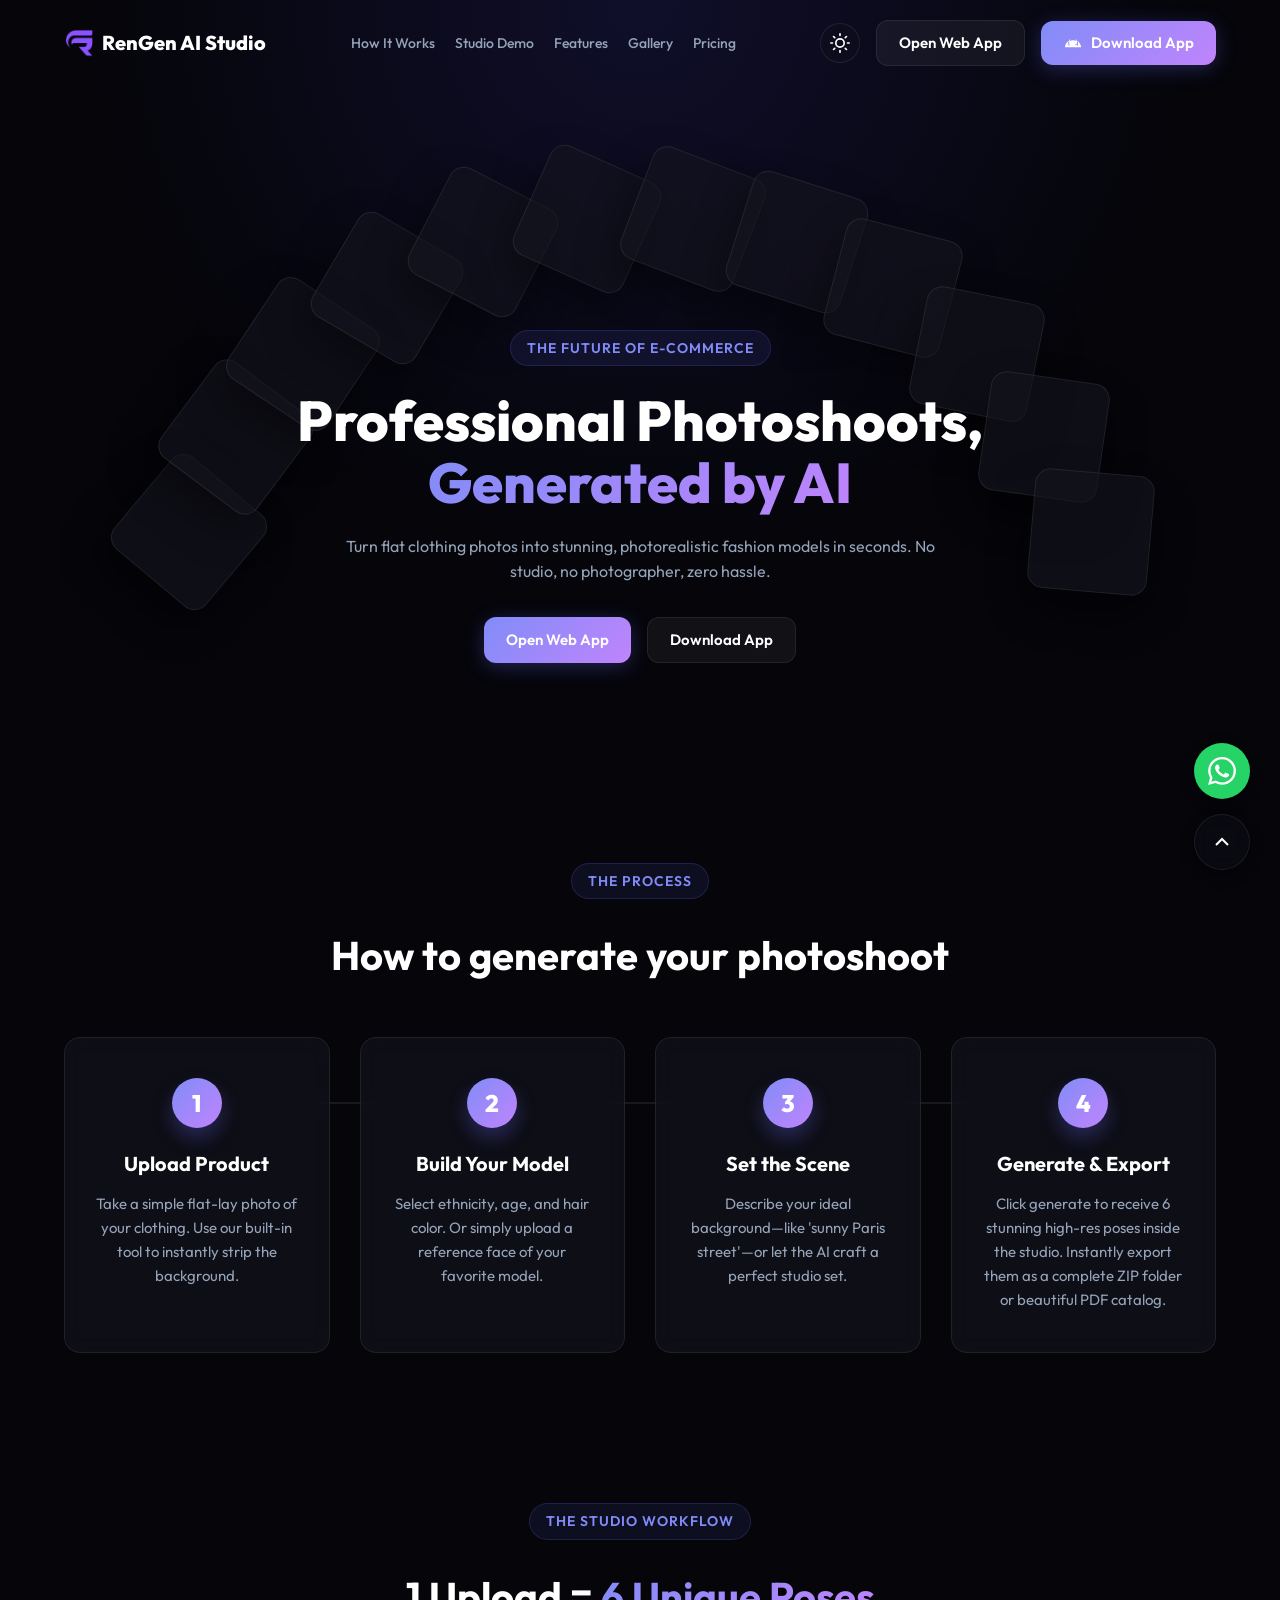
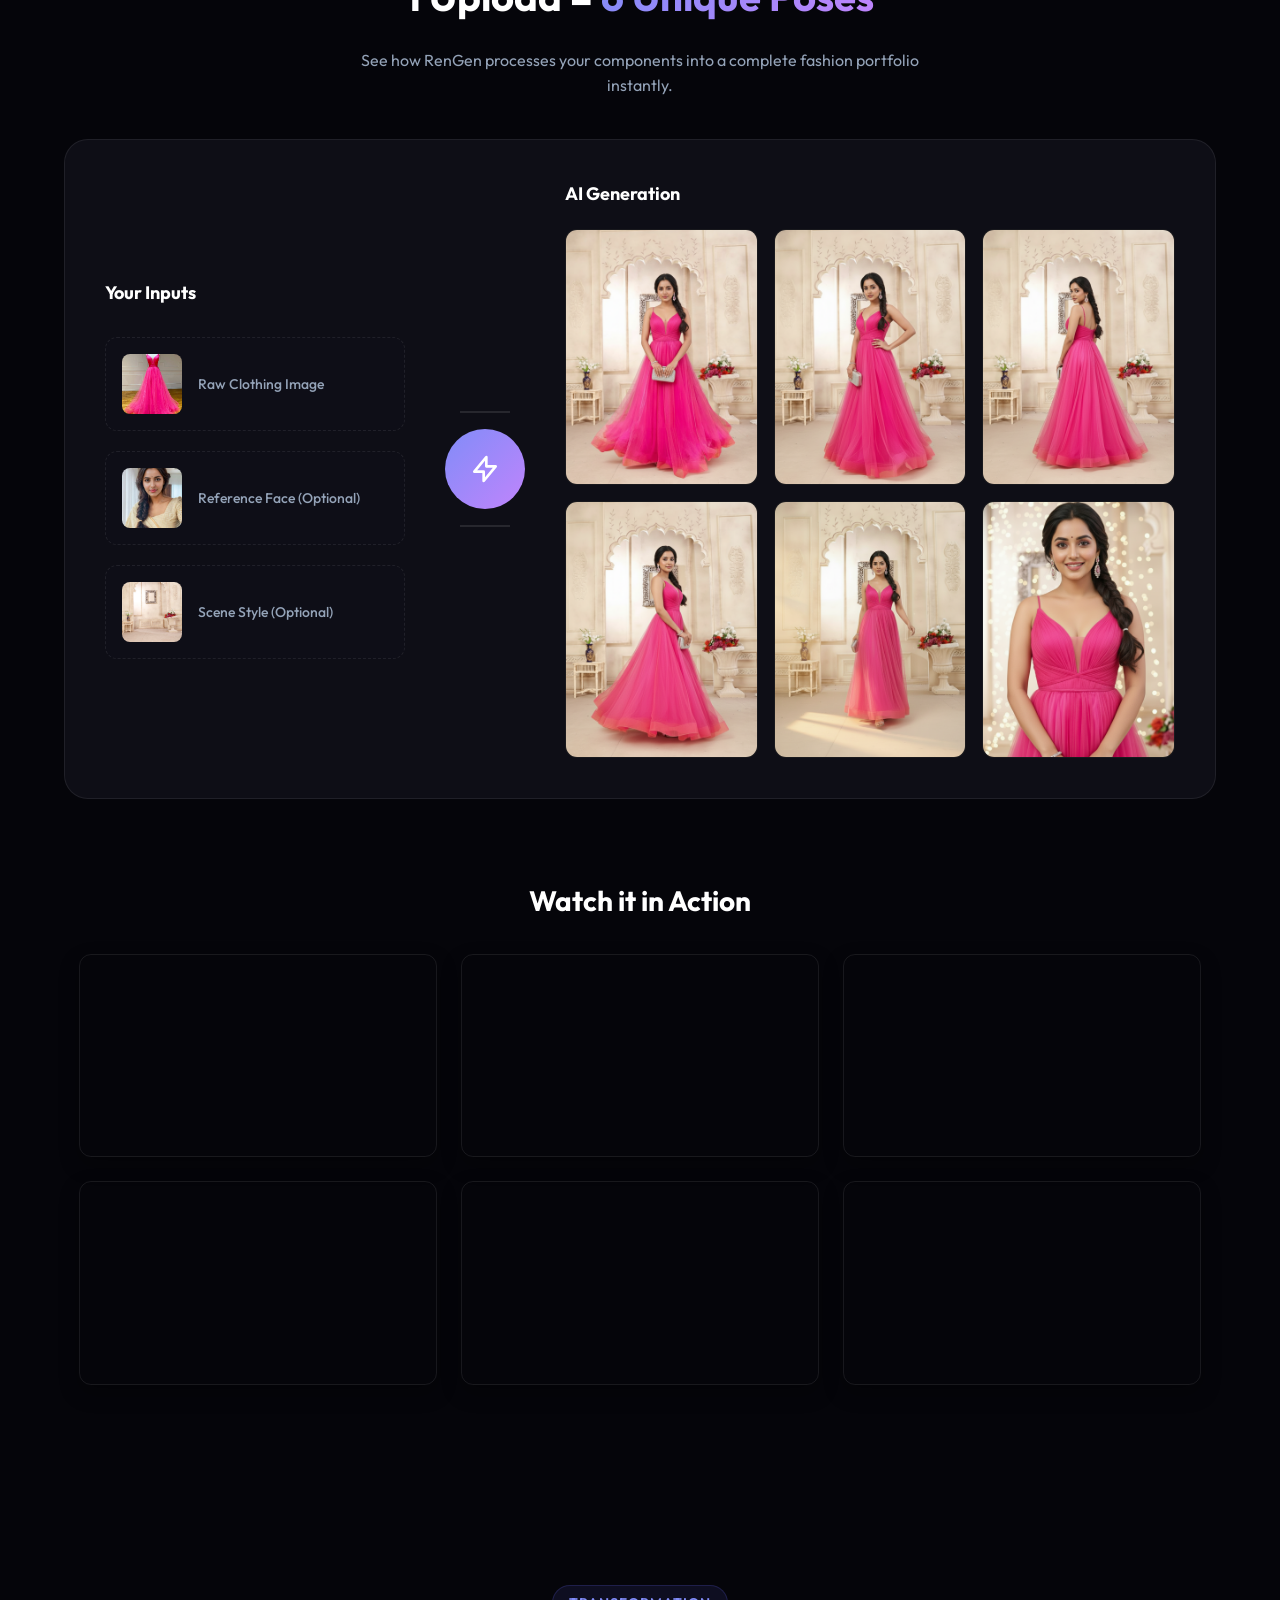
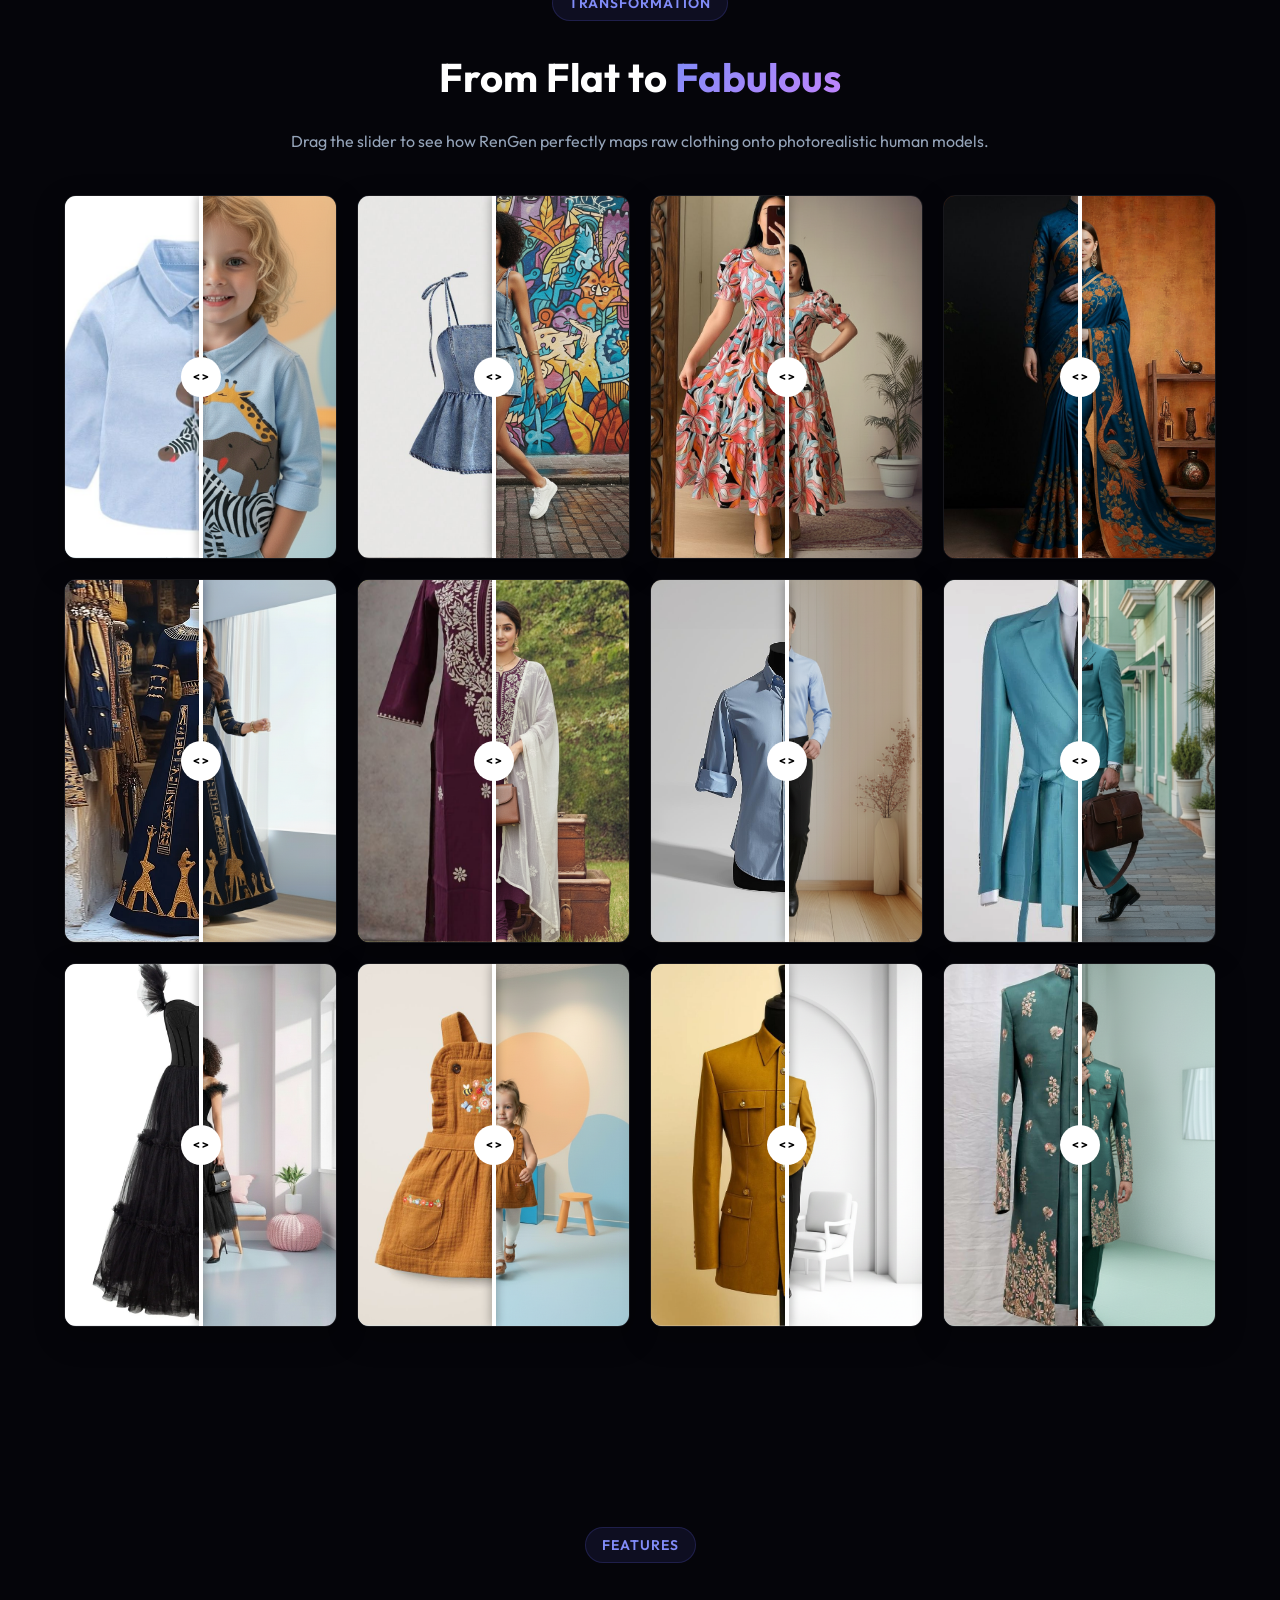
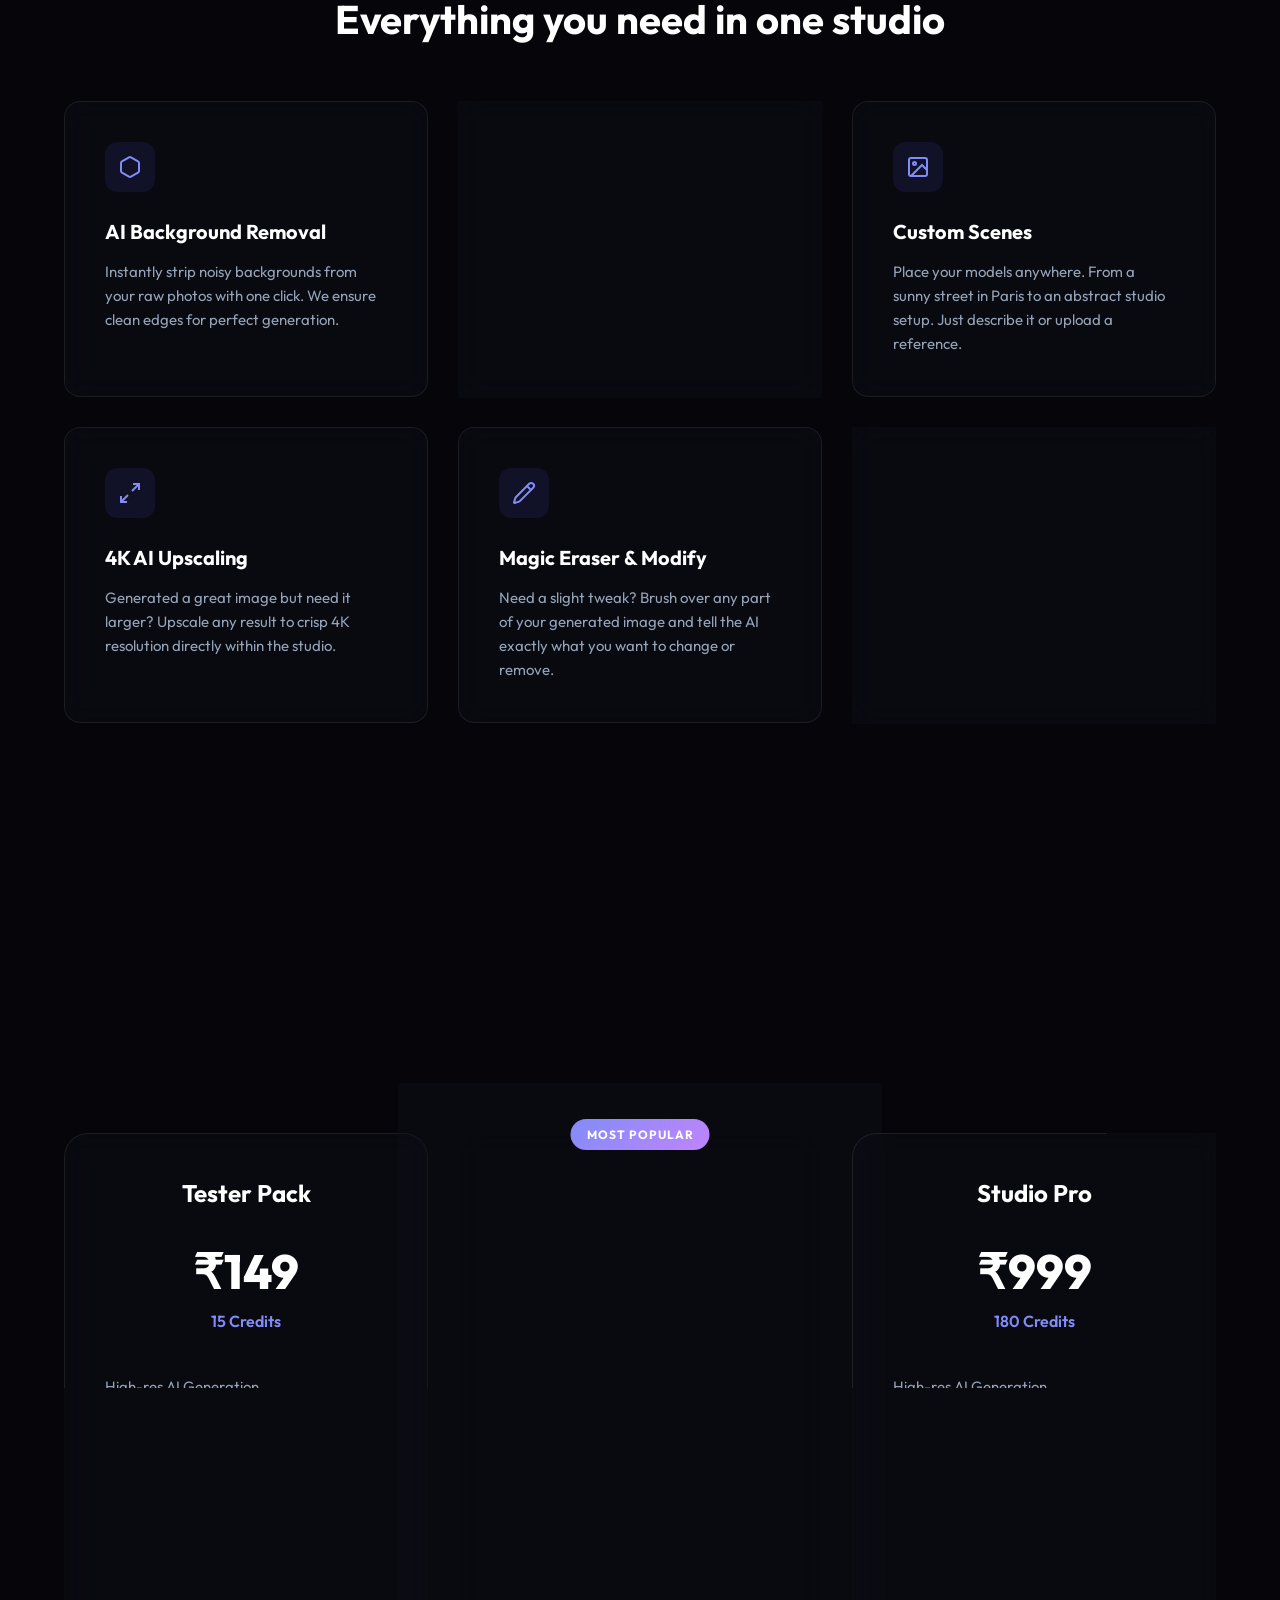
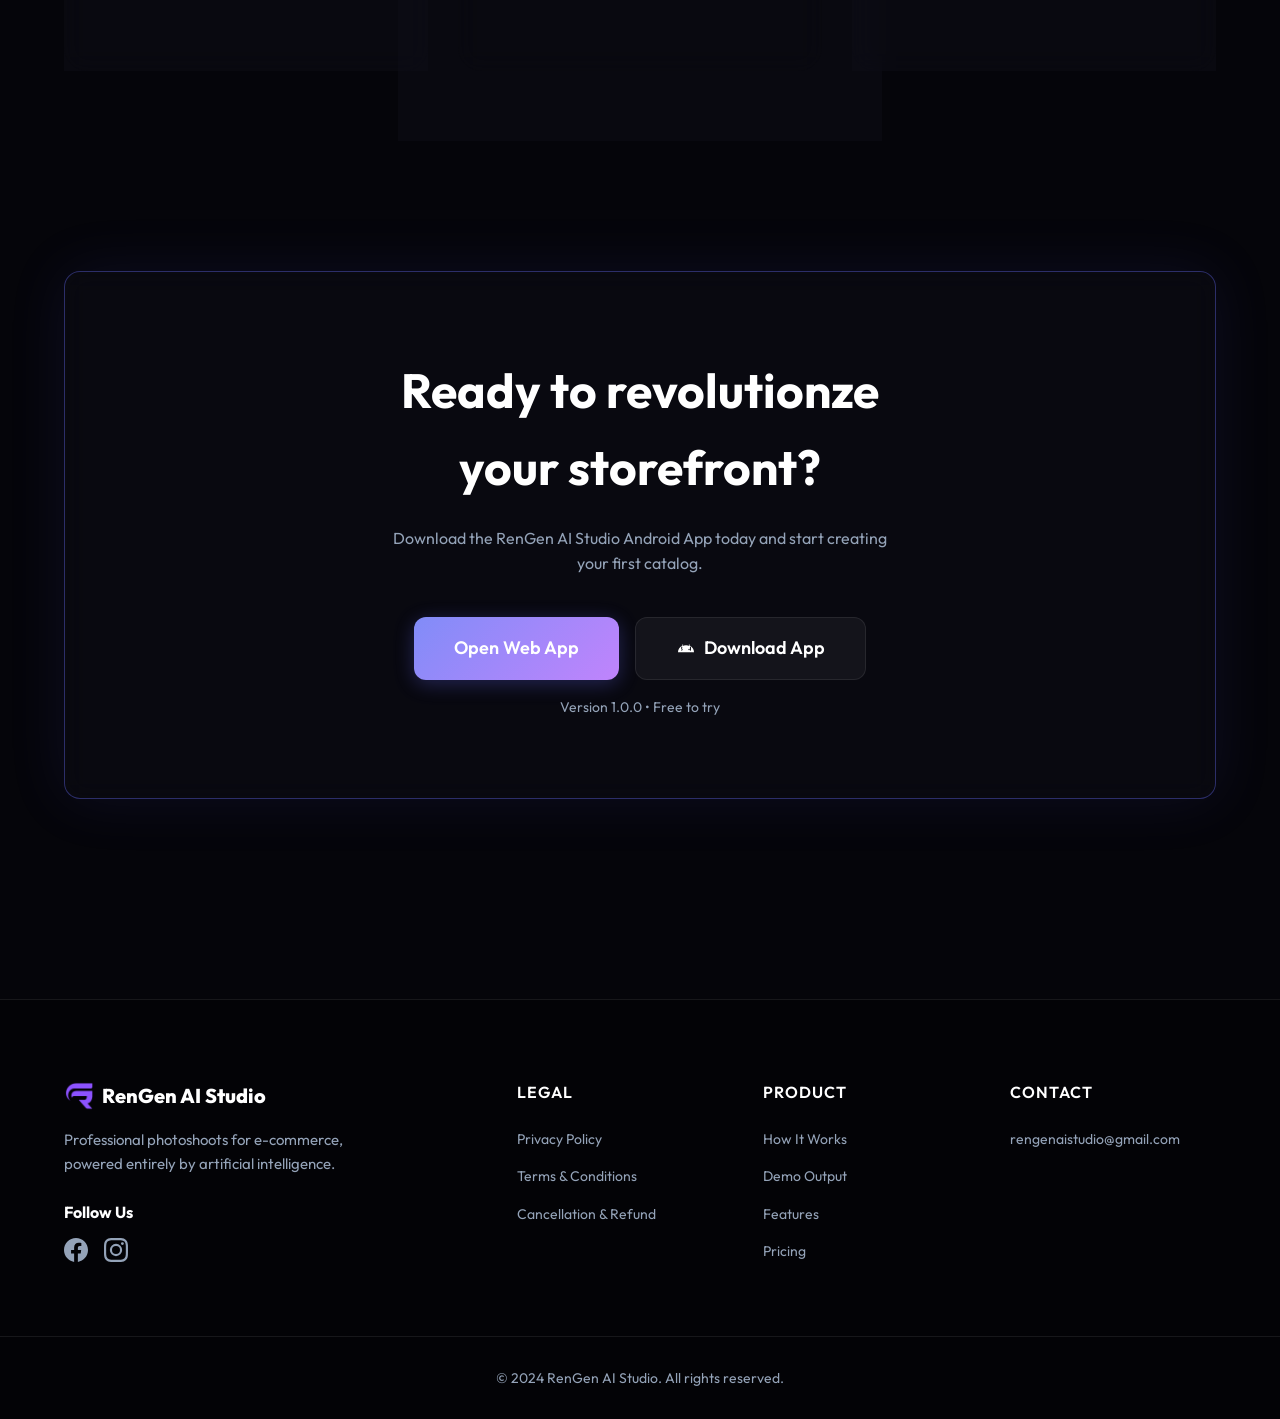
==== index.html @ d653c2cf "commit" ====
<!DOCTYPE html>
<html lang="en">
<head>
    <meta charset="UTF-8">
    <meta name="viewport" content="width=device-width, initial-scale=1.0">
    <title>RenGen AI Studio — AI-Powered Product Photoshoots</title>
    <meta name="description" content="Generate stunning, professional AI photoshoots for your products in seconds. No studio, no model, no photographer needed.">
    <link rel="icon" href="icon.png" type="image/png">
    <!-- Link to our new external stylesheet -->
    <link rel="stylesheet" href="style.css">
</head>
<body>
    
    <!-- ===== MOBILE MENU OVERLAY ===== -->
    <div id="mobile-menu" class="mobile-menu-overlay">
        <button id="mobile-close-btn" style="position: absolute; top: 24px; right: 24px; background: none; border: none; color: var(--text-main); font-size: 32px; cursor: pointer;">✕</button>
        <div class="mobile-menu-nav">
            <a href="#how-it-works" class="mobile-menu-item">How It Works</a>
            <a href="#demo" class="mobile-menu-item">Studio Demo</a>
            <a href="#features" class="mobile-menu-item">Features</a>
            <a href="#slider" class="mobile-menu-item">Gallery</a>
            <a href="#pricing" class="mobile-menu-item">Pricing</a>
        </div>
        <a href="https://app.rengenaistudio.xyz" class="btn-secondary mobile-menu-item">Open Web App</a>
        <a href="#download" class="btn-primary mobile-menu-item">
            <svg viewBox="0 0 24 24" fill="currentColor" width="20" height="20" style="margin-right:8px;"><path d="M17.523 15.3414c-.0682.0227-.1364.0227-.1818.0227-.341 0-.6137-.2727-.6137-.6136v-3.7955c0-.3409.2727-.6136.6137-.6136.3409 0 .6136.2727.6136.6136v3.7955c0 .2954-.25.5681-.4318.5909Zm-10.4546 0c-.0682.0227-.1364.0227-.1818.0227-.3409 0-.6136-.2727-.6136-.6136v-3.7955c0-.3409.2727-.6136.6136-.6136.3409 0 .6136.2727.6136.6136v3.7955c0 .2954-.25.5681-.4318.5909Zm9.7728-6.1363-.7955-1.5455c-.0909-.159-.2954-.2273-.4545-.1364-.1591.0909-.2273.2955-.1364.4546l.7728 1.5454C15.1136 9.0682 13.6364 8.8182 12 8.8182s-3.1136.25-4.2272.7045l.7727-1.5454c.0909-.1591.0227-.3637-.1364-.4546-.1591-.0909-.3636-.0227-.4545.1364L7.159 9.205C4.3182 10.7732 2.3864 13.7277 2.3864 17.1368h19.2272c.0454-3.4091-1.8864-6.3636-4.7272-7.9318v-.0004Zm-9.3636 5.4318c-.4545 0-.8182-.3636-.8182-.8181 0-.4546.3637-.8182.8182-.8182.4545 0 .8181.3636.8181.8182s-.3636.8181-.8181.8181Zm8.1818 0c-.4546 0-.8182-.3636-.8182-.8181 0-.4546.3636-.8182.8182-.8182.4545 0 .8182.3636.8182.8182s-.3637.8181-.8182.8181Z"/></svg>
            Download App
        </a>
    </div>

    <!-- ===== NAVBAR ===== -->
    <nav class="navbar" id="navbar">
        <div class="container nav-container">
            <a href="#" class="logo">
                <img src="assets/logo/logo.png" alt="RenGen AI Studio Logo">
                RenGen AI Studio
            </a>
            <div class="nav-links">
                <a href="#how-it-works">How It Works</a>
                <a href="#demo">Studio Demo</a>
                <a href="#features">Features</a>
                <a href="#slider">Gallery</a>
                <a href="#pricing">Pricing</a>
            </div>
            <div class="nav-actions" style="display: flex; align-items: center; gap: 16px;">
                 <button id="theme-toggle" class="theme-toggle-btn" aria-label="Toggle Theme"></button>
                 <button class="mobile-menu-btn hide-on-mobile-inverse" id="mobile-menu-btn">&#9776;</button>
                 <a href="https://app.rengenaistudio.xyz" class="btn-secondary hide-on-mobile" id="web-btn" style="border-color: var(--border-glass);">Open Web App</a>
                 <a href="#download" class="btn-primary hide-on-mobile" id="desk-btn-main"><svg viewBox="0 0 24 24" fill="currentColor" width="20" height="20"><path d="M17.523 15.3414c-.0682.0227-.1364.0227-.1818.0227-.341 0-.6137-.2727-.6137-.6136v-3.7955c0-.3409.2727-.6136.6137-.6136.3409 0 .6136.2727.6136.6136v3.7955c0 .2954-.25.5681-.4318.5909Zm-10.4546 0c-.0682.0227-.1364.0227-.1818.0227-.3409 0-.6136-.2727-.6136-.6136v-3.7955c0-.3409.2727-.6136.6136-.6136.3409 0 .6136.2727.6136.6136v3.7955c0 .2954-.25.5681-.4318.5909Zm9.7728-6.1363-.7955-1.5455c-.0909-.159-.2954-.2273-.4545-.1364-.1591.0909-.2273.2955-.1364.4546l.7728 1.5454C15.1136 9.0682 13.6364 8.8182 12 8.8182s-3.1136.25-4.2272.7045l.7727-1.5454c.0909-.1591.0227-.3637-.1364-.4546-.1591-.0909-.3636-.0227-.4545.1364L7.159 9.205C4.3182 10.7732 2.3864 13.7277 2.3864 17.1368h19.2272c.0454-3.4091-1.8864-6.3636-4.7272-7.9318v-.0004Zm-9.3636 5.4318c-.4545 0-.8182-.3636-.8182-.8181 0-.4546.3637-.8182.8182-.8182.4545 0 .8181.3636.8181.8182s-.3636.8181-.8181.8181Zm8.1818 0c-.4546 0-.8182-.3636-.8182-.8181 0-.4546.3636-.8182.8182-.8182.4545 0 .8182.3636.8182.8182s-.3637.8181-.8182.8181Z"/></svg> Download App</a>
            </div>
        </div>
    </nav>

    <!-- ===== HERO SECTION (ARC GALLERY) ===== -->
    <section class="hero" id="hero-section" style="position: relative; overflow: hidden; padding-top: 80px; padding-bottom: 20px;">
        
        <!-- Arc Gallery Background -->
        <div class="arc-gallery-wrapper" id="arc-wrapper">
            <div class="arc-pivot" id="arc-pivot">
                <!-- JS will inject arc images here -->
            </div>
        </div>

        <div class="container relative z-10 hero-content-arc">
            <span class="section-tag animate-fade-in" style="animation-delay: 800ms;">The Future of E-Commerce</span>
            <h1 class="animate-fade-in" style="animation-delay: 900ms;">Professional Photoshoots,<br><span class="text-gradient">Generated by AI</span></h1>
            <p class="animate-fade-in" style="animation-delay: 1000ms;">Turn flat clothing photos into stunning, photorealistic fashion models in seconds. No studio, no photographer, zero hassle.</p>
            
            <div class="hero-cta animate-fade-in" style="animation-delay: 1100ms;">
                <a href="https://app.rengenaistudio.xyz" class="btn-primary">
                    Open Web App
                </a>
                <a href="#download" class="btn-secondary">Download App</a>
            </div>
        </div>
    </section>

    <!-- ===== HOW IT WORKS (4 STEPS) ===== -->
    <section class="steps-section" id="how-it-works">
        <div class="container">
            <div style="text-align: center;">
                <span class="section-tag fade-in">The Process</span>
                <h2 class="fade-in" style="font-size: 40px;">How to generate your photoshoot</h2>
            </div>
            
            <div class="steps-grid fade-in">
                <div class="step-card glass-panel">
                    <div class="step-number">1</div>
                    <h3>Upload Product</h3>
                    <p>Take a simple flat-lay photo of your clothing. Use our built-in tool to instantly strip the background.</p>
                </div>
                <div class="step-card glass-panel">
                    <div class="step-number">2</div>
                    <h3>Build Your Model</h3>
                    <p>Select ethnicity, age, and hair color. Or simply upload a reference face of your favorite model.</p>
                </div>
                <div class="step-card glass-panel">
                    <div class="step-number">3</div>
                    <h3>Set the Scene</h3>
                    <p>Describe your ideal background—like 'sunny Paris street'—or let the AI craft a perfect studio set.</p>
                </div>
                <div class="step-card glass-panel">
                    <div class="step-number">4</div>
                    <h3>Generate & Export</h3>
                    <p>Click generate to receive 6 stunning high-res poses inside the studio. Instantly export them as a complete ZIP folder or beautiful PDF catalog.</p>
                </div>
            </div>
        </div>
    </section>

    <!-- ===== 1 CLICK = 6 POSES (INTERACTIVE DEMO) ===== -->
    <section class="demo-section" id="demo">
        <div class="container">
            <div style="text-align: center;">
                <span class="section-tag fade-in">The Studio Workflow</span>
                <h2 class="fade-in" style="font-size: 40px; margin-bottom: 20px;">1 Upload = <span class="text-gradient">6 Unique Poses</span></h2>
                <p class="fade-in" style="color: var(--text-muted); max-width: 600px; margin: 0 auto;">See how RenGen processes your components into a complete fashion portfolio instantly.</p>
            </div>

            <!-- The Grid activates animation on scroll via JS -->
            <div class="demo-container">
                <!-- Left: Inputs -->
                <div class="demo-inputs">
                    <h3 style="margin-bottom: 10px; font-size: 18px;">Your Inputs</h3>
                    <div class="input-card">
                        <img src="assets/demo-6/raw-cloth.webp" alt="Raw Product">
                        <span>Raw Clothing Image</span>
                    </div>
                    <div class="input-card">
                        <img src="assets/demo-6/face.jpeg" alt="Model Face">
                        <span>Reference Face (Optional)</span>
                    </div>
                    <div class="input-card">
                        <img src="assets/demo-6/scene.jpeg" alt="Background">
                        <span>Scene Style (Optional)</span>
                    </div>
                </div>

                <!-- Center: Action -->
                <div class="demo-action">
                    <div style="height: 2px; width: 50px; background: rgba(255,255,255,0.1);"></div>
                    <button class="pulse-button" title="Generates Automatically on Scroll">
                        <svg viewBox="0 0 24 24" fill="none" stroke="currentColor" stroke-width="2">
                            <path stroke-linecap="round" stroke-linejoin="round" d="M13 10V3L4 14h7v7l9-11h-7z" />
                        </svg>
                    </button>
                    <div style="height: 2px; width: 50px; background: rgba(255,255,255,0.1);"></div>
                </div>

                <!-- Right: Outputs -->
                <div>
                    <h3 style="margin-bottom: 20px; font-size: 18px;">AI Generation</h3>
                    <div class="demo-outputs">
                        <div class="output-card"><img src="assets/demo-6/pose-1.jpeg" alt="Output 1"></div>
                        <div class="output-card"><img src="assets/demo-6/pose-2.jpeg" alt="Output 2"></div>
                        <div class="output-card"><img src="assets/demo-6/pose-3.jpeg" alt="Output 3"></div>
                        <div class="output-card"><img src="assets/demo-6/pose-4.jpeg" alt="Output 4"></div>
                        <div class="output-card"><img src="assets/demo-6/pose-5.jpeg" alt="Output 5"></div>
                        <div class="output-card"><img src="assets/demo-6/pose-6.jpeg" alt="Output 6"></div>
                    </div>
                </div>
            </div>

            <!-- ===== WATCH IT IN ACTION (VIDEO GALLERY) ===== -->
            <div class="video-gallery-container fade-in" style="margin-top: 80px; max-width: 1200px; margin-left: auto; margin-right: auto;">
                <h3 style="text-align: center; margin-bottom: 30px; font-size: 28px;">Watch it in Action</h3>
                
                <div class="video-grid" style="display: grid; grid-template-columns: repeat(auto-fit, minmax(300px, 1fr)); gap: 24px; padding: 0 15px;">
                    <!-- Video 1 -->
                    <div class="video-wrapper" style="position: relative; padding-bottom: 56.25%; height: 0; overflow: hidden; border-radius: 12px; border: 1px solid var(--border-glass); box-shadow: 0 8px 20px rgba(0,0,0,0.3);">
                        <iframe src="https://www.youtube.com/embed/Zno3l4arcpY?rel=0" frameborder="0" allow="accelerometer; autoplay; clipboard-write; encrypted-media; gyroscope; picture-in-picture" referrerpolicy="strict-origin-when-cross-origin" allowfullscreen style="position: absolute; top: 0; left: 0; width: 100%; height: 100%;"></iframe>
                    </div>
                    <!-- Video 2 -->
                    <div class="video-wrapper" style="position: relative; padding-bottom: 56.25%; height: 0; overflow: hidden; border-radius: 12px; border: 1px solid var(--border-glass); box-shadow: 0 8px 20px rgba(0,0,0,0.3);">
                        <iframe src="https://www.youtube.com/embed/oQwHZWAYf4s?rel=0" frameborder="0" allow="accelerometer; autoplay; clipboard-write; encrypted-media; gyroscope; picture-in-picture" referrerpolicy="strict-origin-when-cross-origin" allowfullscreen style="position: absolute; top: 0; left: 0; width: 100%; height: 100%;"></iframe>
                    </div>
                    <!-- Video 3 -->
                    <div class="video-wrapper" style="position: relative; padding-bottom: 56.25%; height: 0; overflow: hidden; border-radius: 12px; border: 1px solid var(--border-glass); box-shadow: 0 8px 20px rgba(0,0,0,0.3);">
                        <iframe src="https://www.youtube.com/embed/RF9pEm-G1Vs?rel=0" frameborder="0" allow="accelerometer; autoplay; clipboard-write; encrypted-media; gyroscope; picture-in-picture" referrerpolicy="strict-origin-when-cross-origin" allowfullscreen style="position: absolute; top: 0; left: 0; width: 100%; height: 100%;"></iframe>
                    </div>
                    <!-- Video 4 -->
                    <div class="video-wrapper" style="position: relative; padding-bottom: 56.25%; height: 0; overflow: hidden; border-radius: 12px; border: 1px solid var(--border-glass); box-shadow: 0 8px 20px rgba(0,0,0,0.3);">
                        <iframe src="https://www.youtube.com/embed/eeZzrTI03FM?rel=0" frameborder="0" allow="accelerometer; autoplay; clipboard-write; encrypted-media; gyroscope; picture-in-picture" referrerpolicy="strict-origin-when-cross-origin" allowfullscreen style="position: absolute; top: 0; left: 0; width: 100%; height: 100%;"></iframe>
                    </div>
                    <!-- Video 5 -->
                    <div class="video-wrapper" style="position: relative; padding-bottom: 56.25%; height: 0; overflow: hidden; border-radius: 12px; border: 1px solid var(--border-glass); box-shadow: 0 8px 20px rgba(0,0,0,0.3);">
                        <iframe src="https://www.youtube.com/embed/k8vIuB_cfsk?rel=0" frameborder="0" allow="accelerometer; autoplay; clipboard-write; encrypted-media; gyroscope; picture-in-picture" referrerpolicy="strict-origin-when-cross-origin" allowfullscreen style="position: absolute; top: 0; left: 0; width: 100%; height: 100%;"></iframe>
                    </div>
                    <!-- Video 6 -->
                    <div class="video-wrapper" style="position: relative; padding-bottom: 56.25%; height: 0; overflow: hidden; border-radius: 12px; border: 1px solid var(--border-glass); box-shadow: 0 8px 20px rgba(0,0,0,0.3);">
                        <iframe src="https://www.youtube.com/embed/1i0V-IEdSxY?rel=0" frameborder="0" allow="accelerometer; autoplay; clipboard-write; encrypted-media; gyroscope; picture-in-picture" referrerpolicy="strict-origin-when-cross-origin" allowfullscreen style="position: absolute; top: 0; left: 0; width: 100%; height: 100%;"></iframe>
                    </div>
                </div>
            </div>
        </div>
    </section>

    <!-- ===== BEFORE / AFTER SLIDER ===== -->
    <section class="slider-section" id="slider">
        <div class="container" style="text-align: center;">
            <span class="section-tag fade-in">Transformation</span>
            <h2 class="fade-in" style="font-size: 40px; margin-bottom: 20px;">From Flat to <span class="text-gradient">Fabulous</span></h2>
            <p class="fade-in" style="color: var(--text-muted);">Drag the slider to see how RenGen perfectly maps raw clothing onto photorealistic human models.</p>

            <div class="slider-grid fade-in">
                <!-- Slider 1 -->
                <div class="slider-container">
                    <img src="assets/after-1.jpeg" alt="After AI Generation" class="slider-img">
                    <img src="assets/before-1.jpeg" alt="Before Flat Lay" class="slider-img slider-before">
                    <div class="slider-handle"></div>
                </div>
                
                <!-- Slider 2 -->
                <div class="slider-container">
                    <img src="assets/after-2.jpeg" alt="After 2" class="slider-img">
                    <img src="assets/before-2.jpeg" alt="Before 2" class="slider-img slider-before">
                    <div class="slider-handle"></div>
                </div>

                <!-- Slider 3 -->
                <div class="slider-container">
                    <img src="assets/after-3.jpeg" alt="After 3" class="slider-img">
                    <img src="assets/before-3.jpg" alt="Before 3" class="slider-img slider-before">
                    <div class="slider-handle"></div>
                </div>

                <!-- Slider 4 -->
                <div class="slider-container">
                    <img src="assets/after-4.jpeg" alt="After 4" class="slider-img">
                    <img src="assets/before-4.jpeg" alt="Before 4" class="slider-img slider-before">
                    <div class="slider-handle"></div>
                </div>

                <!-- Slider 5 -->
                <div class="slider-container">
                    <img src="assets/after-5.jpeg" alt="After 5" class="slider-img">
                    <img src="assets/before-5.webp" alt="Before 5" class="slider-img slider-before">
                    <div class="slider-handle"></div>
                </div>

                <!-- Slider 6 -->
                <div class="slider-container">
                    <img src="assets/after-6.jpeg" alt="After 6" class="slider-img">
                    <img src="assets/before-6.jpeg" alt="Before 6" class="slider-img slider-before">
                    <div class="slider-handle"></div>
                </div>

                <!-- Slider 7 -->
                <div class="slider-container">
                    <img src="assets/after-7.jpeg" alt="After 7" class="slider-img">
                    <img src="assets/before-7.jpg" alt="Before 7" class="slider-img slider-before">
                    <div class="slider-handle"></div>
                </div>

                <!-- Slider 8 -->
                <div class="slider-container">
                    <img src="assets/after-8.jpeg" alt="After 8" class="slider-img">
                    <img src="assets/before-8.webp" alt="Before 8" class="slider-img slider-before">
                    <div class="slider-handle"></div>
                </div>

                <!-- Slider 9 -->
                <div class="slider-container">
                    <img src="assets/after-9.jpeg" alt="After 9" class="slider-img">
                    <img src="assets/before-9.webp" alt="Before 9" class="slider-img slider-before">
                    <div class="slider-handle"></div>
                </div>

                <!-- Slider 10 -->
                <div class="slider-container">
                    <img src="assets/after-10.jpeg" alt="After 10" class="slider-img">
                    <img src="assets/before-10.jpeg" alt="Before 10" class="slider-img slider-before">
                    <div class="slider-handle"></div>
                </div>

                <!-- Slider 11 -->
                <div class="slider-container">
                    <img src="assets/after-11.jpeg" alt="After 11" class="slider-img">
                    <img src="assets/before-11.jpeg" alt="Before 11" class="slider-img slider-before">
                    <div class="slider-handle"></div>
                </div>

                <!-- Slider 12 -->
                <div class="slider-container">
                    <img src="assets/after-12.jpeg" alt="After 12" class="slider-img">
                    <img src="assets/before-12.jpeg" alt="Before 12" class="slider-img slider-before">
                    <div class="slider-handle"></div>
                </div>
            </div>
        </div>
    </section>

    <!-- ===== FEATURES ===== -->
    <section class="features" id="features">
        <div class="container">
            <div style="text-align: center;">
                <span class="section-tag fade-in">Features</span>
                <h2 class="fade-in" style="font-size: 40px;">Everything you need in one studio</h2>
            </div>
            
            <div class="features-grid">
                <div class="feature-card glass-panel fade-in">
                    <div class="feature-icon">
                        <svg viewBox="0 0 24 24" fill="none" stroke="currentColor" stroke-width="2"><path d="M21 16V8a2 2 0 0 0-1-1.73l-7-4a2 2 0 0 0-2 0l-7 4A2 2 0 0 0 3 8v8a2 2 0 0 0 1 1.73l7 4a2 2 0 0 0 2 0l7-4A2 2 0 0 0 21 16z"></path></svg>
                    </div>
                    <h3>AI Background Removal</h3>
                    <p>Instantly strip noisy backgrounds from your raw photos with one click. We ensure clean edges for perfect generation.</p>
                </div>
                
                <div class="feature-card glass-panel fade-in">
                    <div class="feature-icon">
                        <svg viewBox="0 0 24 24" fill="none" stroke="currentColor" stroke-width="2"><path d="M17 21v-2a4 4 0 0 0-4-4H5a4 4 0 0 0-4 4v2"></path><circle cx="9" cy="7" r="4"></circle><path d="M23 21v-2a4 4 0 0 0-3-3.87"></path><path d="M16 3.13a4 4 0 0 1 0 7.75"></path></svg>
                    </div>
                    <h3>Face & Model Matching</h3>
                    <p>Want a specific look? Upload a reference face, select age, ethnicity, and hair color to craft the perfect ambassador for your brand.</p>
                </div>
                
                <div class="feature-card glass-panel fade-in">
                    <div class="feature-icon">
                        <svg viewBox="0 0 24 24" fill="none" stroke="currentColor" stroke-width="2"><rect x="3" y="3" width="18" height="18" rx="2" ry="2"></rect><circle cx="8.5" cy="8.5" r="1.5"></circle><polyline points="21 15 16 10 5 21"></polyline></svg>
                    </div>
                    <h3>Custom Scenes</h3>
                    <p>Place your models anywhere. From a sunny street in Paris to an abstract studio setup. Just describe it or upload a reference.</p>
                </div>
                
                <div class="feature-card glass-panel fade-in">
                    <div class="feature-icon">
                        <!-- Upscaler Icon -->
                        <svg viewBox="0 0 24 24" fill="none" stroke="currentColor" stroke-width="2"><path d="M15 3h6v6M9 21H3v-6M21 3l-7 7M3 21l7-7"></path></svg>
                    </div>
                    <h3>4K AI Upscaling</h3>
                    <p>Generated a great image but need it larger? Upscale any result to crisp 4K resolution directly within the studio.</p>
                </div>

                <div class="feature-card glass-panel fade-in">
                    <div class="feature-icon">
                        <!-- Eraser/Modify Icon -->
                        <svg viewBox="0 0 24 24" fill="none" stroke="currentColor" stroke-width="2"><path d="M21.174 6.812a1 1 0 0 0-3.986-3.987L3.842 16.174a2 2 0 0 0-.5.83l-1.321 4.352a.5.5 0 0 0 .623.622l4.353-1.32a2 2 0 0 0 .83-.497z"></path><path d="m15 5 4 4"></path></svg>
                    </div>
                    <h3>Magic Eraser & Modify</h3>
                    <p>Need a slight tweak? Brush over any part of your generated image and tell the AI exactly what you want to change or remove.</p>
                </div>

                <div class="feature-card glass-panel fade-in">
                    <div class="feature-icon">
                        <!-- Aspect Ratio Icon -->
                        <svg viewBox="0 0 24 24" fill="none" stroke="currentColor" stroke-width="2"><rect x="3" y="3" width="18" height="18" rx="2" ry="2"></rect><line x1="3" y1="9" x2="21" y2="9"></line><line x1="9" y1="21" x2="9" y2="9"></line></svg>
                    </div>
                    <h3>Custom Aspect Ratios</h3>
                    <p>Whether you need a Square post for Instagram, a Story, or a classic Portrait format, generate images perfectly sized for your feed.</p>
                </div>
            </div>
        </div>
    </section>

    <!-- ===== PRICING ===== -->
    <section class="pricing" id="pricing">
        <div class="container">
            <div style="text-align: center;">
                <span class="section-tag fade-in">Pricing</span>
                <h2 class="fade-in" style="font-size: 40px;">Simple, transparent credits</h2>
                <p class="fade-in" style="color: var(--text-muted); margin-top: 10px;">Pay only for what you generate. 1 Image = 1 Credit.</p>
            </div>
            
            <div class="pricing-grid fade-in">
                <!-- Tester Pack -->
                <div class="price-card glass-panel">
                    <h3>Tester Pack</h3>
                    <div class="price-amount">₹149</div>
                    <div class="price-credits">15 Credits</div>
                    <ul class="price-features">
                        <li>High-res AI Generation</li>
                        <li>All poses & models</li>
                        <li>Web & Android sync</li>
                    </ul>
                    <a href="https://app.rengenaistudio.xyz" class="btn-secondary" style="width:100%; display:block; text-align:center;">Get Started</a>
                </div>

                <!-- Creator Pack (Popular) -->
                <div class="price-card glass-panel popular">
                    <div class="popular-badge">Most Popular</div>
                    <h3>Creator Pack</h3>
                    <div class="price-amount">₹499</div>
                    <div class="price-credits">75 Credits</div>
                    <ul class="price-features">
                        <li>High-res AI Generation</li>
                        <li>All poses & models</li>
                        <li>Web & Android sync</li>
                        <li>Magic Modify access</li>
                    </ul>
                    <a href="https://app.rengenaistudio.xyz" class="btn-primary" style="width:100%; justify-content:center;">Get Started</a>
                </div>

                <!-- Studio Pro -->
                <div class="price-card glass-panel">
                    <h3>Studio Pro</h3>
                    <div class="price-amount">₹999</div>
                    <div class="price-credits">180 Credits</div>
                    <ul class="price-features">
                        <li>High-res AI Generation</li>
                        <li>All poses & models</li>
                        <li>Web & Android sync</li>
                        <li>Priority processing</li>
                    </ul>
                    <a href="https://app.rengenaistudio.xyz" class="btn-secondary" style="width:100%; justify-content:center; display:flex;">Get Started</a>
                </div>
            </div>
        </div>
    </section>

    <!-- ===== DOWNLOAD / CTA ===== -->
    <section class="demo-section" id="download" style="text-align: center;">
        <div class="container fade-in">
            <div class="glass-panel" style="padding: 80px 40px; border-color: rgba(99, 102, 241, 0.4); box-shadow: 0 0 60px rgba(99,102,241,0.1);">
                <h2 style="font-size: 48px; margin-bottom: 20px;">Ready to revolutionze<br>your storefront?</h2>
                <p style="color: var(--text-muted); max-width: 500px; margin: 0 auto 40px;">Download the RenGen AI Studio Android App today and start creating your first catalog.</p>
                
                <div style="display: flex; gap: 16px; justify-content: center; flex-wrap: wrap;">
                    <a href="https://app.rengenaistudio.xyz" class="btn-primary" style="padding: 16px 40px; font-size: 18px;">
                        Open Web App
                    </a>
                    <a href="#" class="btn-secondary" style="padding: 16px 40px; font-size: 18px;">
                        <svg viewBox="0 0 24 24" fill="currentColor" width="20" height="20" style="margin-right: 8px;"><path d="M17.523 15.3414c-.0682.0227-.1364.0227-.1818.0227-.341 0-.6137-.2727-.6137-.6136v-3.7955c0-.3409.2727-.6136.6137-.6136.3409 0 .6136.2727.6136.6136v3.7955c0 .2954-.25.5681-.4318.5909Zm-10.4546 0c-.0682.0227-.1364.0227-.1818.0227-.3409 0-.6136-.2727-.6136-.6136v-3.7955c0-.3409.2727-.6136.6136-.6136.3409 0 .6136.2727.6136.6136v3.7955c0 .2954-.25.5681-.4318.5909Zm9.7728-6.1363-.7955-1.5455c-.0909-.159-.2954-.2273-.4545-.1364-.1591.0909-.2273.2955-.1364.4546l.7728 1.5454C15.1136 9.0682 13.6364 8.8182 12 8.8182s-3.1136.25-4.2272.7045l.7727-1.5454c.0909-.1591.0227-.3637-.1364-.4546-.1591-.0909-.3636-.0227-.4545.1364L7.159 9.205C4.3182 10.7732 2.3864 13.7277 2.3864 17.1368h19.2272c.0454-3.4091-1.8864-6.3636-4.7272-7.9318v-.0004Zm-9.3636 5.4318c-.4545 0-.8182-.3636-.8182-.8181 0-.4546.3637-.8182.8182-.8182.4545 0 .8181.3636.8181.8182s-.3636.8181-.8181.8181Zm8.1818 0c-.4546 0-.8182-.3636-.8182-.8181 0-.4546.3636-.8182.8182-.8182.4545 0 .8182.3636.8182.8182s-.3637.8181-.8182.8181Z"/></svg>
                        Download App
                    </a>
                </div>
                <p style="margin-top: 16px; font-size: 14px; color: var(--text-muted);">Version 1.0.0 • Free to try</p>
            </div>
        </div>
    </section>

    <!-- ===== FOOTER ===== -->
    <footer class="footer fade-in">
        <div class="container footer-grid">
            <div class="footer-brand">
                <a href="#" class="logo">
                    <img src="assets/logo/logo.png" alt="RenGen AI Studio Logo">
                    RenGen AI Studio
                </a>
                <p>Professional photoshoots for e-commerce, powered entirely by artificial intelligence.</p>
                
                <div class="social-links" style="margin-top: 24px;">
                    <h4 style="margin-bottom: 12px; font-size: 16px; color: var(--text-main);">Follow Us</h4>
                    <div style="display: flex; gap: 16px;">
                        <a href="https://www.facebook.com/rengenaistudio" target="_blank" aria-label="Facebook" style="color: var(--text-muted); transition: color 0.3s ease;" onmouseover="this.style.color='#1877F2'" onmouseout="this.style.color='var(--text-muted)'">
                            <svg viewBox="0 0 24 24" width="24" height="24" fill="currentColor"><path d="M24 12.073c0-6.627-5.373-12-12-12s-12 5.373-12 12c0 5.99 4.388 10.954 10.125 11.854v-8.385H7.078v-3.469h3.047V9.43c0-3.007 1.792-4.669 4.533-4.669 1.312 0 2.686.235 2.686.235v2.953H15.83c-1.491 0-1.956.925-1.956 1.874v2.25h3.328l-.532 3.469h-2.796v8.385C19.612 23.027 24 18.062 24 12.073z"/></svg>
                        </a>
                        <a href="https://www.instagram.com/rengenaistudio" target="_blank" aria-label="Instagram" style="color: var(--text-muted); transition: color 0.3s ease;" onmouseover="this.style.color='#E1306C'" onmouseout="this.style.color='var(--text-muted)'">
                            <svg viewBox="0 0 24 24" width="24" height="24" fill="currentColor"><path d="M12 2.163c3.204 0 3.584.012 4.85.07 3.252.148 4.771 1.691 4.919 4.919.058 1.265.069 1.645.069 4.849 0 3.205-.012 3.584-.069 4.849-.149 3.225-1.664 4.771-4.919 4.919-1.266.058-1.644.07-4.85.07-3.204 0-3.584-.012-4.849-.07-3.26-.149-4.771-1.699-4.919-4.92-.058-1.265-.07-1.644-.07-4.849 0-3.204.013-3.583.07-4.849.149-3.227 1.664-4.771 4.919-4.919 1.266-.057 1.645-.069 4.849-.069zM12 0C8.741 0 8.333.014 7.053.072 2.695.272.273 2.69.073 7.052.014 8.333 0 8.741 0 12c0 3.259.014 3.668.072 4.948.2 4.358 2.618 6.78 6.98 6.98C8.333 23.986 8.741 24 12 24c3.259 0 3.668-.014 4.948-.072 4.354-.2 6.782-2.618 6.979-6.98.059-1.28.073-1.689.073-4.948 0-3.259-.014-3.667-.072-4.947-.196-4.354-2.617-6.78-6.979-6.98C15.668.014 15.259 0 12 0zm0 5.838a6.162 6.162 0 100 12.324 6.162 6.162 0 000-12.324zM12 16a4 4 0 110-8 4 4 0 010 8zm6.406-11.845a1.44 1.44 0 100 2.881 1.44 1.44 0 000-2.881z"/></svg>
                        </a>
                    </div>
                </div>
            </div>
            
            <div class="footer-links">
                <h4>Legal</h4>
                <ul>
                    <li><a href="privacy.html">Privacy Policy</a></li>
                    <li><a href="terms.html">Terms & Conditions</a></li>
                    <li><a href="refund.html">Cancellation & Refund</a></li>
                </ul>
            </div>
            
            <div class="footer-links">
                <h4>Product</h4>
                <ul>
                    <li><a href="#how-it-works">How It Works</a></li>
                    <li><a href="#demo">Demo Output</a></li>
                    <li><a href="#features">Features</a></li>
                    <li><a href="#pricing">Pricing</a></li>
                </ul>
            </div>
            
            <div class="footer-links">
                <h4>Contact</h4>
                <ul>
                    <li><a href="mailto:rengenaistudio@gmail.com">rengenaistudio@gmail.com</a></li>
                </ul>
            </div>
        </div>
        <div class="footer-bottom">
            <div class="container" style="text-align: center;">
                <p>&copy; 2024 RenGen AI Studio. All rights reserved.</p>
            </div>
        </div>
    </footer>

    <!-- ===== FLOATING ACTION BUTTONS ===== -->
    <div class="fab-container">
        <!-- WhatsApp -->
        <a href="https://wa.me/917793830518" target="_blank" class="fab-btn wa-fab pulse-glow" aria-label="Chat on WhatsApp">
            <svg viewBox="0 0 24 24" width="28" height="28" fill="currentColor">
                <path d="M17.472 14.382c-.297-.149-1.758-.867-2.03-.967-.273-.099-.471-.148-.67.15-.197.297-.767.966-.94 1.164-.173.199-.347.223-.644.075-.297-.15-1.255-.463-2.39-1.475-.88-.788-1.48-1.761-1.653-2.059-.173-.297-.018-.458.13-.606.134-.133.298-.347.446-.52.149-.174.198-.298.298-.497.099-.198.05-.371-.025-.52-.075-.149-.669-1.612-.916-2.207-.242-.579-.487-.5-.669-.51-.173-.008-.371-.01-.57-.01-.198 0-.52.074-.792.372-.272.297-1.04 1.016-1.04 2.479 0 1.462 1.065 2.875 1.213 3.074.149.198 2.096 3.2 5.077 4.487.709.306 1.262.489 1.694.625.712.227 1.36.195 1.871.118.571-.085 1.758-.719 2.006-1.413.248-.694.248-1.289.173-1.413-.074-.124-.272-.198-.57-.347m-5.421 7.403h-.004a9.87 9.87 0 01-5.031-1.378l-.361-.214-3.741.982.998-3.648-.235-.374a9.86 9.86 0 01-1.51-5.26c.001-5.45 4.436-9.884 9.888-9.884 2.64 0 5.122 1.03 6.988 2.898a9.825 9.825 0 012.893 6.994c-.003 5.45-4.437 9.884-9.885 9.884m8.413-18.297A11.815 11.815 0 0012.05 0C5.495 0 .16 5.335.157 11.892c0 2.096.547 4.142 1.588 5.945L.057 24l6.305-1.654a11.882 11.882 0 005.683 1.448h.005c6.554 0 11.89-5.335 11.893-11.893a11.821 11.821 0 00-3.48-8.413Z"/>
            </svg>
        </a>
        <!-- Scroll to Top -->
        <button id="scrollToTopBtn" class="fab-btn top-fab" aria-label="Scroll to top">
            <svg viewBox="0 0 24 24" width="24" height="24" fill="none" stroke="currentColor" stroke-width="2">
                <path d="M18 15l-6-6-6 6" />
            </svg>
        </button>
    </div>

    <!-- Link to our external script -->
    <script src="script.js"></script>
    <style>
        /* Small hack to hide the desk button on mobile */
        @media (max-width: 768px) {
            #desk-btn { display: none; }
        }
    </style>
</body>
</html>
---- style.css ----
@import url('https://fonts.googleapis.com/css2?family=Outfit:wght@300;400;500;600;700;800;900&display=swap');

:root {
    --bg-main: #05050A;
    --bg-card: rgba(20, 20, 30, 0.6);
    --bg-glass: rgba(15, 15, 25, 0.4);
    
    --border-glass: rgba(255, 255, 255, 0.08);
    --border-glow: rgba(99, 102, 241, 0.3);
    
    --text-main: #FFFFFF;
    --text-muted: #94A3B8;
    
    --primary-gradient: linear-gradient(135deg, #818CF8 0%, #C084FC 100%);
    --bg-gradient: radial-gradient(circle at top center, rgba(79, 70, 229, 0.15) 0%, rgba(0,0,0,0) 50%);

    --btn-sec-bg: rgba(255, 255, 255, 0.05);
    --btn-sec-bg-hover: rgba(255, 255, 255, 0.1);
    --btn-sec-text: #FFFFFF;
    
    --footer-bg: rgba(0, 0, 0, 0.4);
    --footer-title: #FFFFFF;
}

body.light-mode {
    --bg-main: #F8FAFC;
    --bg-card: rgba(255, 255, 255, 0.8);
    --bg-glass: rgba(255, 255, 255, 0.6);
    
    --border-glass: rgba(0, 0, 0, 0.1);
    --border-glow: rgba(99, 102, 241, 0.5);
    
    --text-main: #0F172A;
    --text-muted: #475569;
    
    --primary-gradient: linear-gradient(135deg, #6366F1 0%, #8B5CF6 100%);
    --bg-gradient: radial-gradient(circle at top center, rgba(99, 102, 241, 0.1) 0%, rgba(255,255,255,0) 50%);

    --btn-sec-bg: rgba(99, 102, 241, 0.1);
    --btn-sec-bg-hover: rgba(99, 102, 241, 0.2);
    --btn-sec-text: #4F46E5;
    
    --footer-bg: #E2E8F0;
    --footer-title: #0F172A;
}

* {
    margin: 0;
    padding: 0;
    box-sizing: border-box;
    font-family: 'Outfit', sans-serif;
}

body {
    background-color: var(--bg-main);
    background-image: var(--bg-gradient);
    background-attachment: fixed;
    color: var(--text-main);
    line-height: 1.6;
    overflow-x: hidden;
}

/* ================= UTILITIES ================= */
.container {
    max-width: 1200px;
    margin: 0 auto;
    padding: 0 24px;
}

.text-gradient {
    background: var(--primary-gradient);
    -webkit-background-clip: text;
    -webkit-text-fill-color: transparent;
    background-clip: text;
}

.glass-panel {
    background: var(--bg-glass);
    backdrop-filter: blur(12px);
    -webkit-backdrop-filter: blur(12px);
    border: 1px solid var(--border-glass);
    border-radius: 16px;
}

.btn-primary {
    background: var(--primary-gradient);
    color: white;
    padding: 10px 22px;
    border-radius: 12px;
    font-weight: 600;
    font-size: 15px;
    text-decoration: none;
    transition: all 0.3s ease;
    display: inline-flex;
    align-items: center;
    justify-content: center;
    gap: 8px;
    border: none;
    cursor: pointer;
    box-shadow: 0 4px 20px rgba(99, 102, 241, 0.3);
}

.btn-primary:hover {
    transform: translateY(-2px);
    box-shadow: 0 6px 25px rgba(99, 102, 241, 0.5);
}

.btn-secondary {
    background: var(--btn-sec-bg);
    color: var(--btn-sec-text);
    padding: 10px 22px;
    border-radius: 12px;
    font-weight: 600;
    font-size: 15px;
    border: 1px solid var(--border-glass);
    text-decoration: none;
    display: inline-flex;
    align-items: center;
    justify-content: center;
    transition: all 0.3s ease;
}

.btn-secondary:hover {
    background: var(--btn-sec-bg-hover);
}

.section-tag {
    display: inline-block;
    padding: 6px 16px;
    background: rgba(99, 102, 241, 0.1);
    border: 1px solid rgba(99, 102, 241, 0.2);
    color: #818CF8;
    border-radius: 20px;
    font-size: 14px;
    font-weight: 600;
    text-transform: uppercase;
    letter-spacing: 1px;
    margin-bottom: 24px;
}

.fade-in {
    opacity: 0;
    transform: translateY(30px);
    transition: opacity 0.8s ease-out, transform 0.8s ease-out;
}

.fade-in.visible {
    opacity: 1;
    transform: translateY(0);
}

/* ================= NAVBAR ================= */
.navbar {
    position: fixed;
    top: 0;
    width: 100%;
    z-index: 1000;
    padding: 20px 0;
    transition: all 0.3s ease;
}

.navbar.scrolled {
    padding: 15px 0;
    background: var(--bg-main); /* Using main background for solid visibility or a new var */
    backdrop-filter: blur(10px);
    border-bottom: 1px solid var(--border-glass);
}

.nav-container {
    display: flex;
    justify-content: space-between;
    align-items: center;
}

.logo {
    display: flex;
    align-items: center;
    gap: 8px;
    font-size: 20px;
    font-weight: 800;
    color: var(--text-main);
    text-decoration: none;
}

.logo img {
    height: 30px;
    width: auto;
    border-radius: 4px;
    object-fit: contain;
}

.nav-links {
    /* Hidden by default on mobile — shown only on wide screens via min-width below */
    display: none;
    gap: 20px;
    align-items: center;
}

/* === Show nav-links only on desktop (> 1150px) === */
@media (min-width: 1151px) {
    .nav-links {
        display: flex;
    }
    /* Hide hamburger on desktop */
    .hide-on-mobile-inverse {
        display: none !important;
    }
}

.nav-links a {
    color: var(--text-muted);
    text-decoration: none;
    font-size: 14px;
    font-weight: 500;
    transition: color 0.3s ease;
}

.nav-links a:hover {
    color: var(--text-main);
}

.mobile-menu-btn {
    /* Visible by default on mobile */
    display: block;
    background: none;
    border: none;
    color: var(--text-main);
    font-size: 24px;
    cursor: pointer;
}

.theme-toggle-btn {
    background: var(--bg-glass);
    border: 1px solid var(--border-glass);
    border-radius: 50%;
    width: 40px;
    height: 40px;
    display: flex;
    align-items: center;
    justify-content: center;
    font-size: 20px;
    cursor: pointer;
    color: var(--text-main);
    transition: all 0.3s ease;
}

.theme-toggle-btn:hover {
    background: var(--bg-card);
    transform: rotate(15deg);
}

/* ================= HERO ================= */
.hero {
    padding: 180px 0 100px;
    text-align: center;
    position: relative;
}

.hero h1 {
    font-size: clamp(40px, 6vw, 72px);
    line-height: 1.1;
    font-weight: 800;
    margin-bottom: 24px;
    max-width: 900px;
    margin-left: auto;
    margin-right: auto;
}

.hero p {
    font-size: 18px;
    color: var(--text-muted);
    max-width: 600px;
    margin: 0 auto 40px;
}

.hero-cta {
    display: flex;
    gap: 16px;
    justify-content: center;
    margin-bottom: 80px;
}

/* ================= ARC GALLERY HERO ================= */
.arc-gallery-wrapper {
    position: absolute;
    top: 120px; /* Pushed significantly down to clear navbar */
    width: 100%;
    /* height is set dynamically by JS via radius * 1.2 */
    margin: 0 auto;
    pointer-events: none; /* Let clicks pass through background */
}

.arc-pivot {
    position: absolute;
    left: 50%;
    bottom: 0; /* Pivot exactly at bottom of wrapper */
    transform: translateX(-50%);
    width: 0;
    height: 0;
}

.arc-item {
    position: absolute;
    pointer-events: auto; /* Re-enable clicks/hovers for cards */
    opacity: 0;
    transform-origin: center bottom;
}

.arc-card {
    border-radius: 16px;
    box-shadow: 0 20px 40px rgba(0,0,0,0.4);
    overflow: hidden;
    background: var(--bg-card);
    border: 1px solid var(--border-glass);
    transition: transform 0.3s ease, box-shadow 0.3s ease;
}

.light-mode .arc-card {
    box-shadow: 0 20px 40px rgba(0,0,0,0.1);
}

.arc-card:hover {
    transform: scale(1.05);
    box-shadow: 0 25px 50px rgba(0,0,0,0.5), 0 0 40px var(--border-glow);
    z-index: 50 !important;
}

.arc-card img {
    width: 100%;
    height: 100%;
    object-fit: cover;
}

/* Animations */
@keyframes arc-fade-in-up {
    0% { opacity: 0; transform: translate(-50%, 60%); }
    100% { opacity: 1; transform: translate(-50%, 50%); }
}

.animate-arc-up {
    animation: arc-fade-in-up 0.8s ease-out forwards;
}

@keyframes content-fade-in {
    0% { opacity: 0; transform: translateY(20px); }
    100% { opacity: 1; transform: translateY(0); }
}

.animate-fade-in {
    opacity: 0;
    animation: content-fade-in 0.8s ease-out forwards;
}

.hero-content-arc {
    margin-top: 250px; /* Push text down strictly in sync with the absolute arch wrapper */
    text-align: center;
    position: relative;
    z-index: 10;
}

.hero-content-arc h1 {
    font-size: clamp(32px, 5vw, 56px); /* Scaled down hero font size */
    margin-bottom: 20px;
}

.hero-content-arc p {
    font-size: 16px;
    margin-bottom: 32px;
}

@media (max-width: 1024px) {
    .hero-content-arc {
        margin-top: 200px;
    }
}

@media (max-width: 640px) {
    .hero {
        padding-bottom: 20px;
    }
    .hero-cta {
        margin-bottom: 20px;
    }
    .steps-section {
        padding-top: 30px;
    }
    .arc-gallery-wrapper {
        top: 80px; 
    }
    .hero-content-arc {
        margin-top: 190px;
    }
    .hero-content-arc h1 {
        font-size: clamp(28px, 6vw, 36px);
    }
    .hero-content-arc p {
        font-size: 14px;
        max-width: 90%;
        margin-bottom: 20px;
    }
}

/* ================= STEPS ================= */
.steps-section {
    padding: 100px 0 50px;
    position: relative;
    z-index: 1;
}

.steps-grid {
    display: grid;
    grid-template-columns: repeat(auto-fit, minmax(240px, 1fr));
    gap: 30px;
    margin-top: 50px;
    position: relative;
}

.step-card {
    padding: 40px 30px;
    text-align: center;
    position: relative;
    transition: transform 0.3s ease;
    background: var(--bg-card); /* overriding generic glass slightly */
    border: 1px solid var(--border-glass);
    border-radius: 16px;
}

.step-card:hover {
    transform: translateY(-5px);
}

.step-number {
    width: 50px;
    height: 50px;
    background: var(--primary-gradient);
    color: white;
    font-size: 24px;
    font-weight: 800;
    display: flex;
    align-items: center;
    justify-content: center;
    border-radius: 50%;
    margin: 0 auto 20px;
    box-shadow: 0 10px 20px rgba(99, 102, 241, 0.3);
}

.step-card h3 {
    font-size: 20px;
    margin-bottom: 12px;
    color: var(--text-main);
}

.step-card p {
    color: var(--text-muted);
    font-size: 15px;
}

@media (min-width: 993px) {
    .steps-grid::before {
        content: '';
        position: absolute;
        top: 65px;
        left: 10%;
        right: 10%;
        height: 2px;
        background: var(--border-glass);
        z-index: -1;
    }
}

/* ================= 6 POSES DEMO ================= */
.demo-section {
    padding: 100px 0;
    position: relative;
}

.demo-container {
    display: grid;
    grid-template-columns: 300px auto 1fr;
    gap: 40px;
    align-items: center;
    background: var(--bg-card);
    border: 1px solid var(--border-glass);
    border-radius: 24px;
    padding: 40px;
    margin-top: 40px;
}

.demo-inputs {
    display: flex;
    flex-direction: column;
    gap: 20px;
}

.input-card {
    background: var(--bg-glass);
    border: 1px dashed var(--border-glass);
    border-radius: 12px;
    padding: 16px;
    display: flex;
    align-items: center;
    gap: 16px;
}

.input-card img {
    width: 60px;
    height: 60px;
    border-radius: 8px;
    object-fit: cover;
    background: var(--bg-main);
}

.input-card span {
    font-size: 14px;
    font-weight: 500;
    color: var(--text-muted);
}

.demo-action {
    display: flex;
    flex-direction: column;
    align-items: center;
    gap: 16px;
}

.pulse-button {
    width: 80px;
    height: 80px;
    border-radius: 50%;
    background: var(--primary-gradient);
    display: flex;
    align-items: center;
    justify-content: center;
    cursor: pointer;
    box-shadow: 0 0 0 0 rgba(99, 102, 241, 0.7);
    animation: pulse 2s infinite;
    border: none;
}

.pulse-button svg {
    width: 32px;
    height: 32px;
    color: white;
}

@keyframes pulse {
    0% { transform: scale(0.95); box-shadow: 0 0 0 0 rgba(99, 102, 241, 0.7); }
    70% { transform: scale(1); box-shadow: 0 0 0 20px rgba(99, 102, 241, 0); }
    100% { transform: scale(0.95); box-shadow: 0 0 0 0 rgba(99, 102, 241, 0); }
}

.demo-outputs {
    display: grid;
    grid-template-columns: repeat(3, 1fr);
    gap: 16px;
}

.output-card {
    aspect-ratio: 3/4;
    border-radius: 12px;
    background: var(--bg-main);
    overflow: hidden;
    position: relative;
    border: 1px solid var(--border-glass);
}

.output-card img {
    width: 100%;
    height: 100%;
    object-fit: cover;
    opacity: 0;
    transition: opacity 0.5s ease;
}

.demo-container.active .output-card img {
    opacity: 1;
}

.demo-container.active .output-card:nth-child(1) img { transition-delay: 0.1s; }
.demo-container.active .output-card:nth-child(2) img { transition-delay: 0.3s; }
.demo-container.active .output-card:nth-child(3) img { transition-delay: 0.5s; }
.demo-container.active .output-card:nth-child(4) img { transition-delay: 0.7s; }
.demo-container.active .output-card:nth-child(5) img { transition-delay: 0.9s; }
.demo-container.active .output-card:nth-child(6) img { transition-delay: 1.1s; }


.placeholder-text {
    position: absolute;
    top: 50%;
    left: 50%;
    transform: translate(-50%, -50%);
    color: #444;
    font-size: 12px;
    font-weight: 600;
}

/* ================= BEFORE / AFTER SLIDER ================= */
.slider-section {
    padding: 100px 0;
}

.slider-grid {
    display: grid;
    grid-template-columns: repeat(4, 1fr);
    gap: 20px;
    margin-top: 40px;
}

.slider-container {
    width: 100%;
    position: relative;
    border-radius: 12px;
    overflow: hidden;
    aspect-ratio: 3/4; /* Vertical orientation */
    border: 1px solid var(--border-glass);
    box-shadow: 0 10px 30px rgba(0,0,0,0.3);
}

@media (max-width: 992px) {
    .slider-grid {
        grid-template-columns: repeat(2, 1fr);
    }
}

@media (max-width: 576px) {
    .slider-grid {
        grid-template-columns: 1fr;
    }
}

.slider-img {
    position: absolute;
    top: 0;
    left: 0;
    width: 100%;
    height: 100%;
    object-fit: cover;
}

.slider-before {
    clip-path: inset(0 50% 0 0);
}

.slider-handle {
    position: absolute;
    top: 0;
    bottom: 0;
    left: 50%;
    width: 4px;
    background: white;
    cursor: ew-resize;
    transform: translateX(-50%);
    box-shadow: 0 0 10px rgba(0,0,0,0.5);
}

.slider-handle::after {
    content: '< >';
    position: absolute;
    top: 50%;
    left: 50%;
    transform: translate(-50%, -50%);
    width: 40px;
    height: 40px;
    background: white;
    color: black;
    border-radius: 50%;
    display: flex;
    align-items: center;
    justify-content: center;
    font-weight: bold;
    font-size: 12px;
}

/* ================= FEATURES ================= */
.features {
    padding: 100px 0;
}

.features-grid {
    display: grid;
    grid-template-columns: repeat(auto-fit, minmax(300px, 1fr));
    gap: 30px;
    margin-top: 50px;
}

.feature-card {
    padding: 40px;
    transition: transform 0.3s ease, border-color 0.3s ease;
}

.feature-card:hover {
    transform: translateY(-5px);
    border-color: var(--border-glow);
}

.feature-icon {
    width: 50px;
    height: 50px;
    border-radius: 12px;
    background: rgba(99, 102, 241, 0.1);
    display: flex;
    align-items: center;
    justify-content: center;
    margin-bottom: 24px;
}

.feature-icon svg {
    width: 24px;
    height: 24px;
    color: #818CF8;
}

.feature-card h3 {
    font-size: 20px;
    margin-bottom: 12px;
}

.feature-card p {
    color: var(--text-muted);
    font-size: 15px;
}

/* ================= PRICING ================= */
.pricing {
    padding: 100px 0;
}

.pricing-grid {
    display: grid;
    grid-template-columns: repeat(auto-fit, minmax(300px, 1fr));
    gap: 30px;
    margin-top: 50px;
}

.price-card {
    padding: 40px;
    border-radius: 24px;
    text-align: center;
    transition: transform 0.3s ease;
    position: relative;
}

.price-card:hover {
    transform: translateY(-5px);
}

.price-card.popular {
    border-color: rgba(99, 102, 241, 0.6);
    box-shadow: 0 10px 40px rgba(99, 102, 241, 0.15);
}

.popular-badge {
    position: absolute;
    top: -15px;
    left: 50%;
    transform: translateX(-50%);
    background: var(--primary-gradient);
    color: white;
    font-size: 12px;
    font-weight: 700;
    padding: 6px 16px;
    border-radius: 20px;
    text-transform: uppercase;
    letter-spacing: 1px;
}

.price-card h3 {
    font-size: 24px;
    margin-bottom: 20px;
    color: var(--text-main);
}

.price-amount {
    font-size: 48px;
    font-weight: 800;
    color: var(--text-main);
}

.price-credits {
    color: #818CF8;
    font-weight: 600;
    margin-bottom: 30px;
}

.price-features {
    list-style: none;
    text-align: left;
    margin-bottom: 40px;
}

.price-features li {
    padding: 10px 0;
    color: var(--text-muted);
    font-size: 15px;
    border-bottom: 1px solid var(--border-glass);
}

.price-features li:last-child {
    border-bottom: none;
}


/* ================= FOOTER ================= */
.footer {
    padding: 80px 0 30px;
    background: var(--footer-bg);
    border-top: 1px solid var(--border-glass);
    margin-top: 100px;
}

.footer-grid {
    display: grid;
    grid-template-columns: 2fr 1fr 1fr 1fr;
    gap: 40px;
}

.footer-brand p {
    color: var(--text-muted);
    margin-top: 16px;
    font-size: 15px;
    max-width: 300px;
}

.footer-links h4 {
    color: var(--footer-title);
    font-size: 16px;
    font-weight: 600;
    margin-bottom: 20px;
    text-transform: uppercase;
    letter-spacing: 1px;
}

.footer-links ul {
    list-style: none;
}

.footer-links ul li {
    margin-bottom: 12px;
}

.footer-links ul li a {
    color: var(--text-muted);
    text-decoration: none;
    font-size: 14px;
    transition: color 0.3s ease;
}

.footer-links ul li a:hover {
    color: #818CF8;
}

.footer-bottom {
    margin-top: 60px;
    padding-top: 30px;
    border-top: 1px solid var(--border-glass);
    color: var(--text-muted);
    font-size: 14px;
}

/* ================= RESPONSIVE ================= */
@media (max-width: 992px) {
    .demo-container {
        grid-template-columns: 1fr;
    }
    .demo-action {
        flex-direction: row;
        justify-content: center;
    }
    .footer-grid {
        grid-template-columns: 1fr 1fr;
    }
}

@media (max-width: 1150px) {
    .hero h1 {
        font-size: 36px;
    }
    .demo-outputs {
        grid-template-columns: repeat(2, 1fr);
    }
    .slider-container {
        aspect-ratio: 4/5;
    }
    .footer-grid {
        grid-template-columns: 1fr;
        gap: 40px;
    }
}

/* ================= FAB (Floating Action Buttons) ================= */
.fab-container {
    position: fixed;
    bottom: 30px;
    right: 30px;
    display: flex;
    flex-direction: column;
    gap: 15px;
    z-index: 100;
}

.fab-btn {
    width: 56px;
    height: 56px;
    border-radius: 50%;
    display: flex;
    align-items: center;
    justify-content: center;
    color: white;
    text-decoration: none;
    border: none;
    cursor: pointer;
    transition: transform 0.3s ease, opacity 0.3s ease;
    box-shadow: 0 5px 15px rgba(0,0,0,0.3);
}

.fab-btn:hover {
    transform: translateY(-5px);
}

.wa-fab {
    background-color: #25D366;
}

.top-fab {
    background-color: var(--bg-glass);
    backdrop-filter: blur(10px);
    border: 1px solid var(--border-glass);
    color: var(--text-main);
    opacity: 0;
    visibility: hidden;
    transform: translateY(20px);
}

.top-fab.visible {
    opacity: 1;
    visibility: visible;
    transform: translateY(0);
}

.pulse-glow {
    animation: wa-pulse 2s infinite;
}

@keyframes wa-pulse {
    0% { box-shadow: 0 0 0 0 rgba(37, 211, 102, 0.7); }
    70% { box-shadow: 0 0 0 15px rgba(37, 211, 102, 0); }
    100% { box-shadow: 0 0 0 0 rgba(37, 211, 102, 0); }
}

@media (max-width: 768px) {
    .fab-container {
        bottom: 20px;
        right: 20px;
        transform: scale(0.9);
        transform-origin: bottom right;
    }
}

/* ================= MOBILE MENU OVERLAY ================= */
.mobile-menu-overlay {
    position: fixed;
    top: 0;
    left: 0;
    width: 100%;
    height: 100vh;
    background: rgba(5, 5, 10, 0.97);
    backdrop-filter: blur(15px);
    -webkit-backdrop-filter: blur(15px);
    z-index: 2000;
    display: flex;
    flex-direction: column;
    align-items: center;
    justify-content: center;
    gap: 24px;
    /* Use opacity + visibility fade instead of slide */
    opacity: 0;
    visibility: hidden;
    pointer-events: none;
    transition: opacity 0.3s ease, visibility 0.3s ease;
}

body.light-mode .mobile-menu-overlay {
    background: rgba(248, 250, 252, 0.97);
}

.mobile-menu-overlay.active {
    opacity: 1;
    visibility: visible;
    pointer-events: auto;
}

.mobile-menu-nav {
    display: flex;
    flex-direction: column;
    gap: 20px;
    align-items: center;
    margin-bottom: 20px;
}

.mobile-menu-nav a {
    font-size: 20px;
    font-weight: 600;
    color: var(--text-main);
    text-decoration: none;
}

.mobile-menu-overlay .btn-primary, 
.mobile-menu-overlay .btn-secondary {
    width: 200px;
    text-align: center;
    margin-top: 10px;
}

@media (max-width: 1150px) {
    .hide-on-mobile {
        display: none !important;
    }
}

@media (max-width: 768px) {
    .logo {
        font-size: 16px !important;
        gap: 6px !important;
    }
    .logo img {
        height: 24px !important;
    }
    
    /* Center Footer on Mobile */
    .footer-grid, .footer-bottom {
        text-align: center;
    }
    .footer-brand .logo {
        justify-content: center;
    }
    .footer-brand p {
        margin-left: auto;
        margin-right: auto;
    }
    .social-links > div {
        justify-content: center;
    }
}

/* ===== VIDEO GALLERY ===== */
.video-playlist-row::-webkit-scrollbar {
    height: 6px;
}
.video-playlist-row::-webkit-scrollbar-track {
    background: rgba(255, 255, 255, 0.05);
    border-radius: 4px;
}
.video-playlist-row::-webkit-scrollbar-thumb {
    background: var(--border-glass);
    border-radius: 4px;
}
.video-playlist-row::-webkit-scrollbar-thumb:hover {
    background: var(--primary);
}
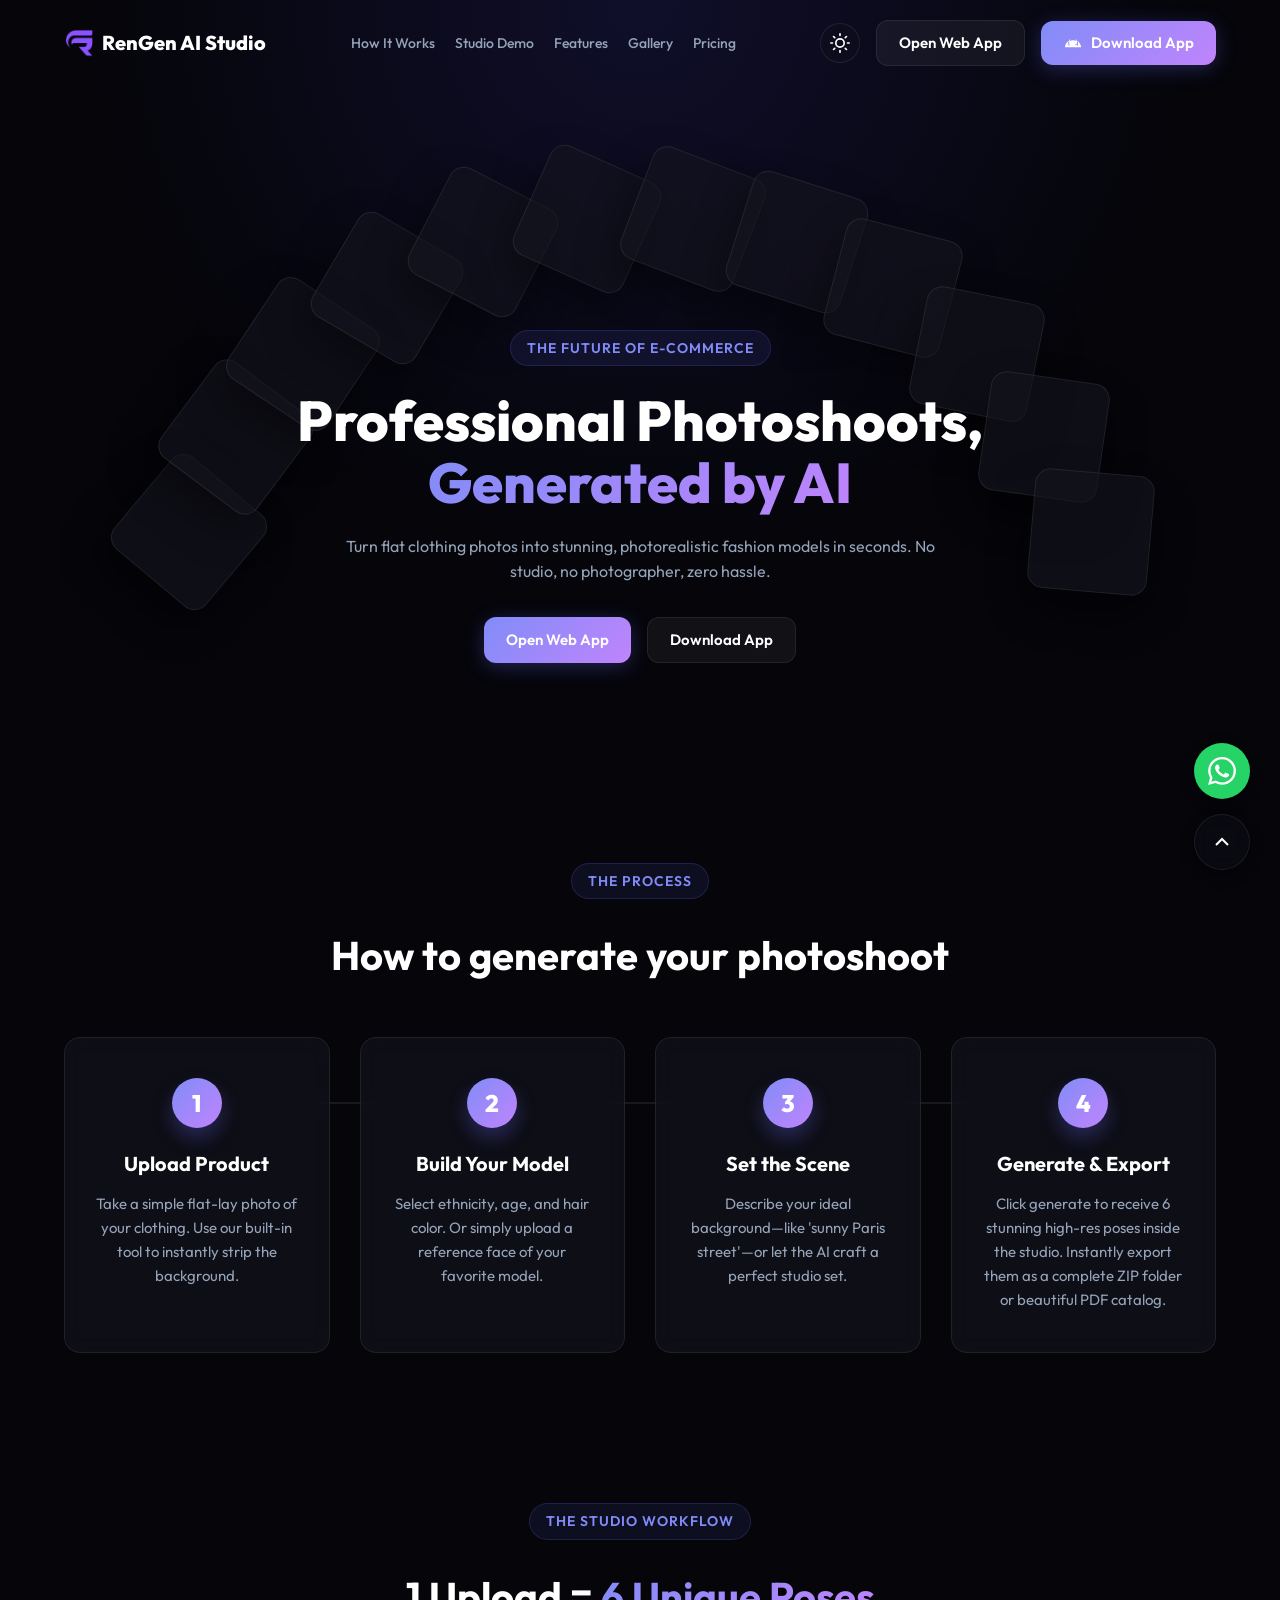
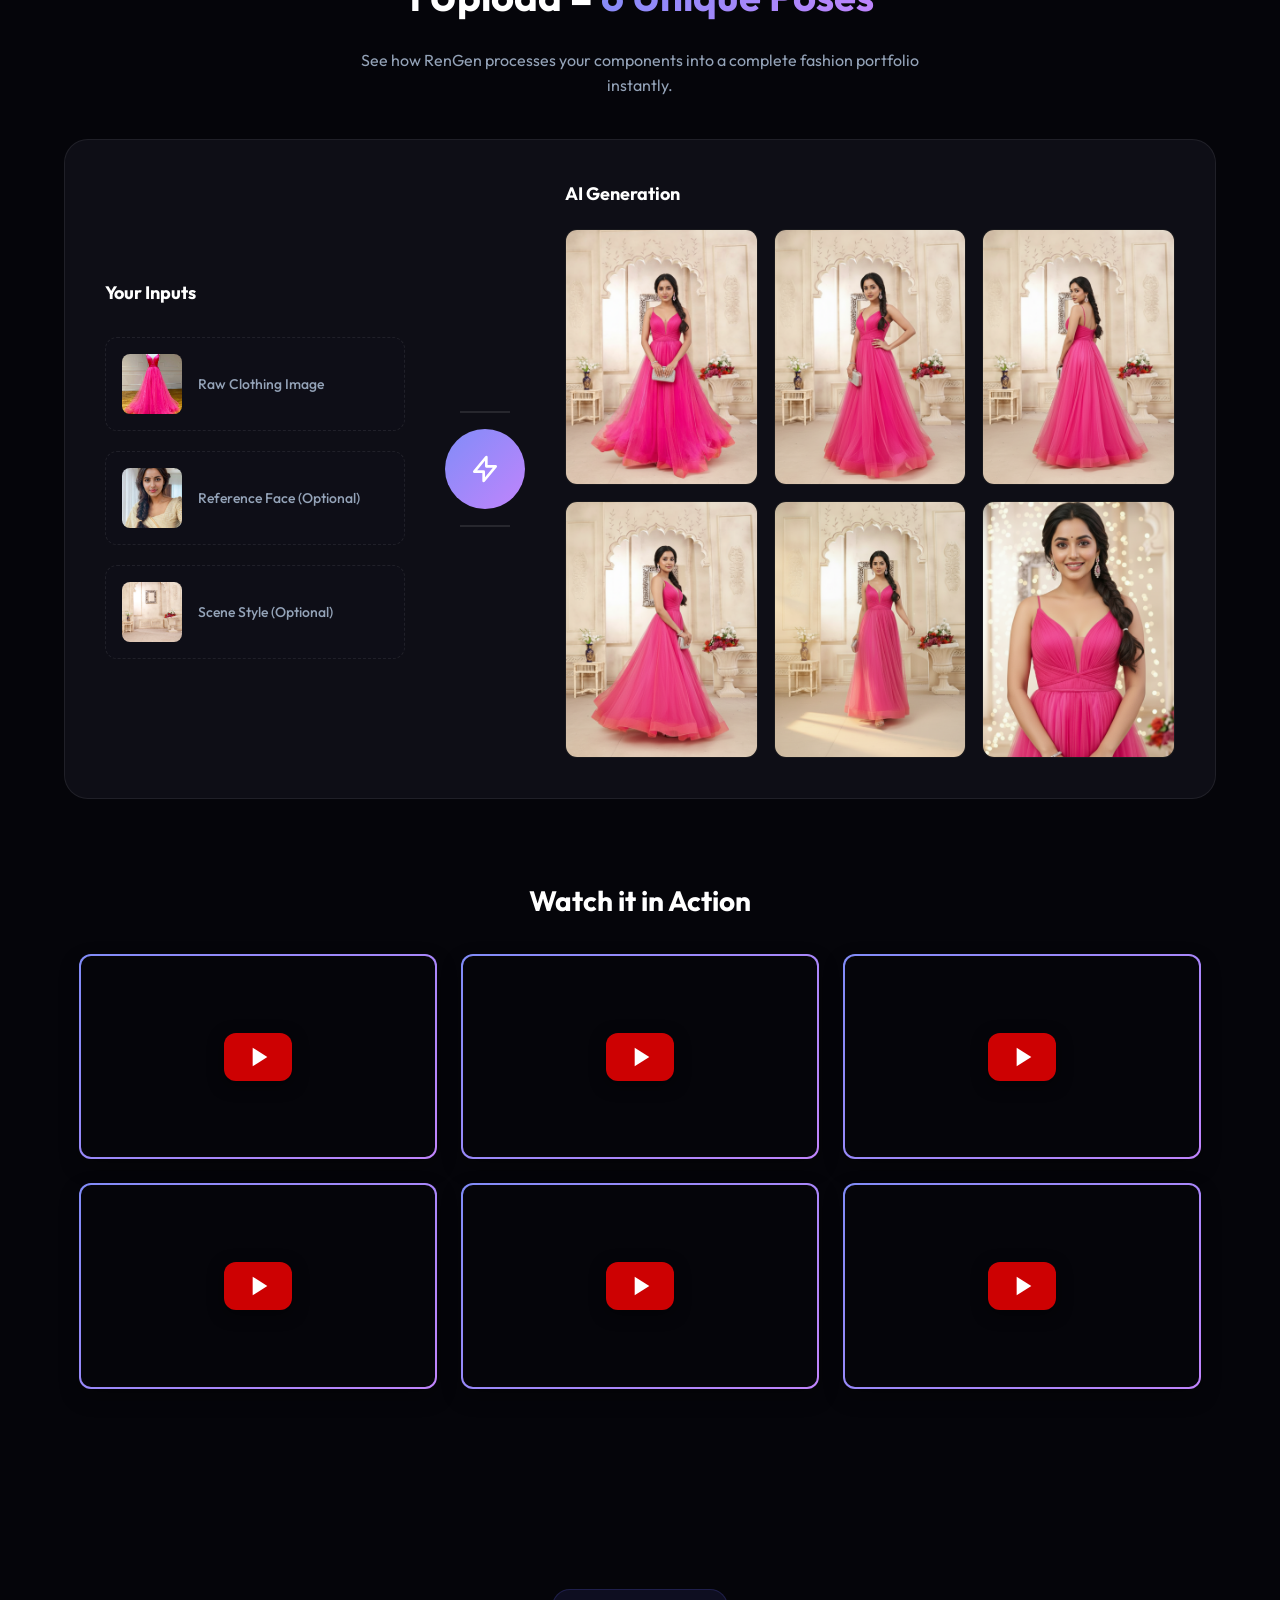
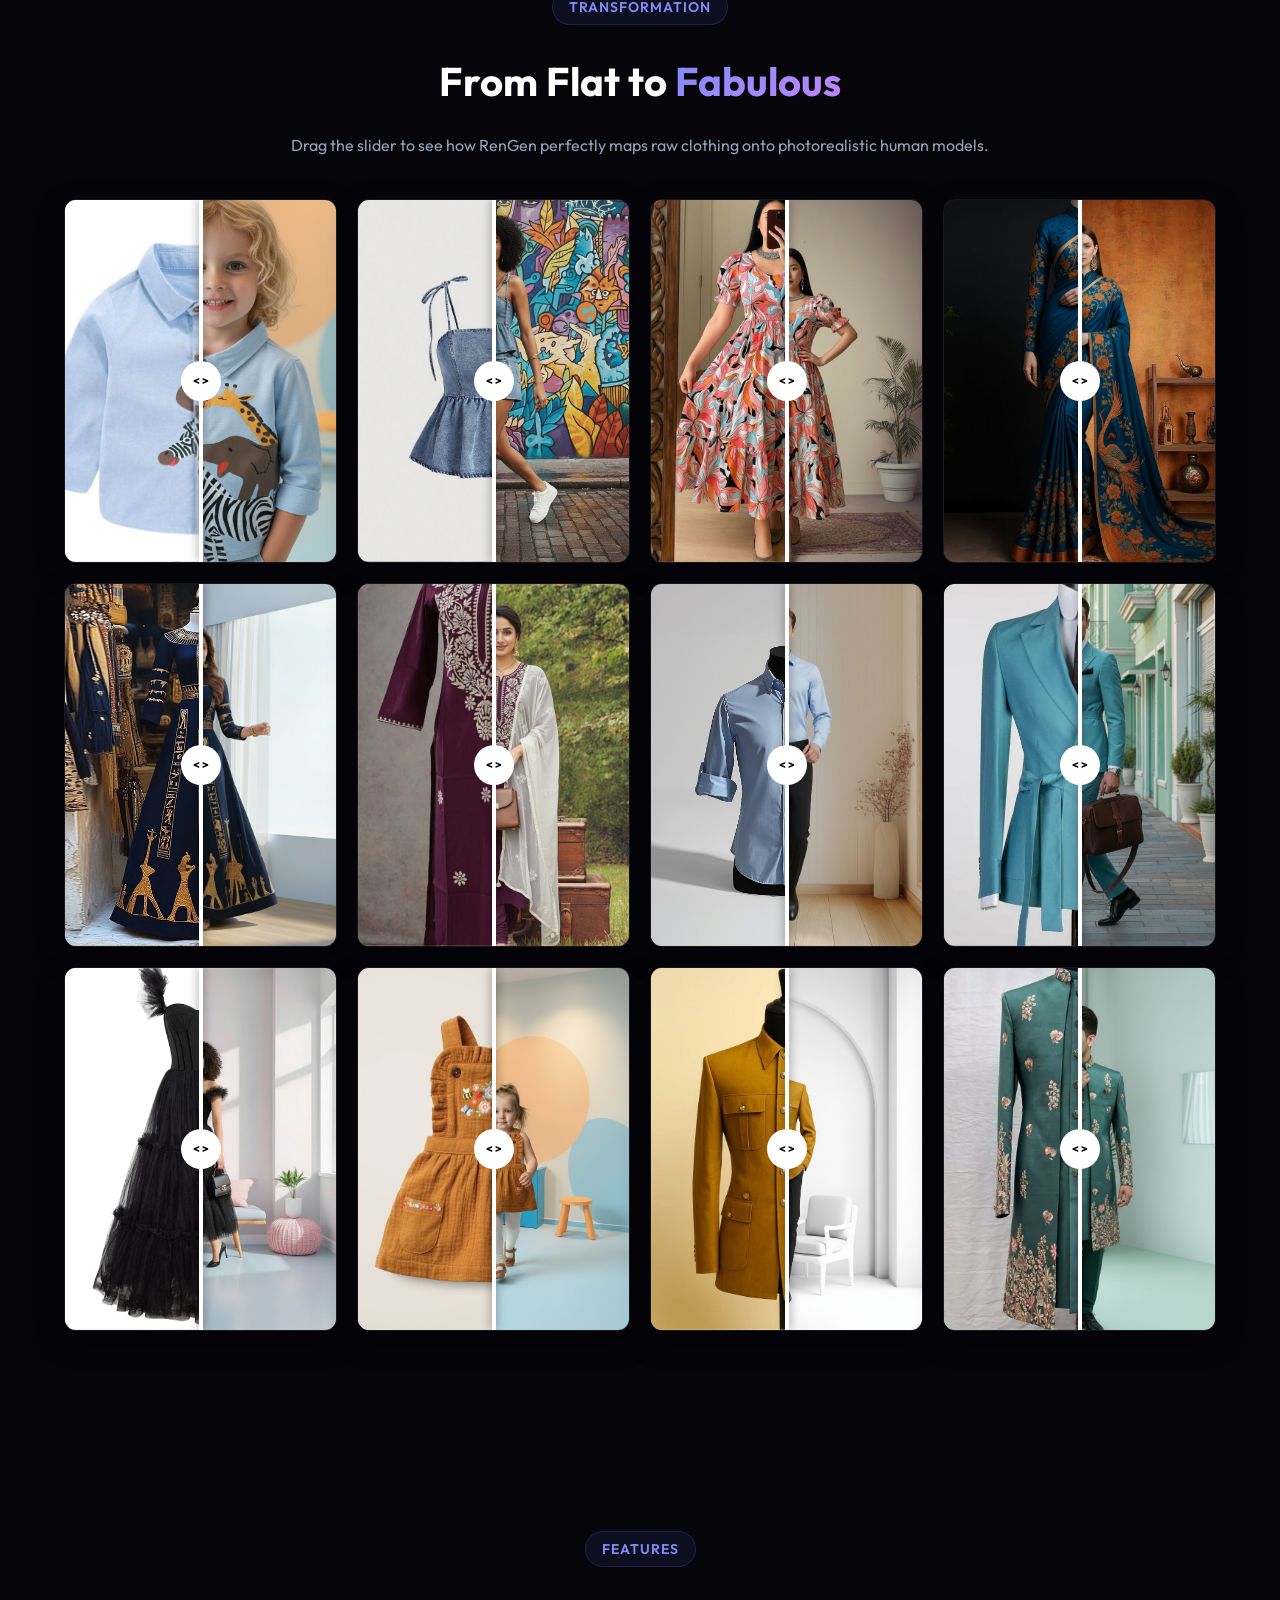
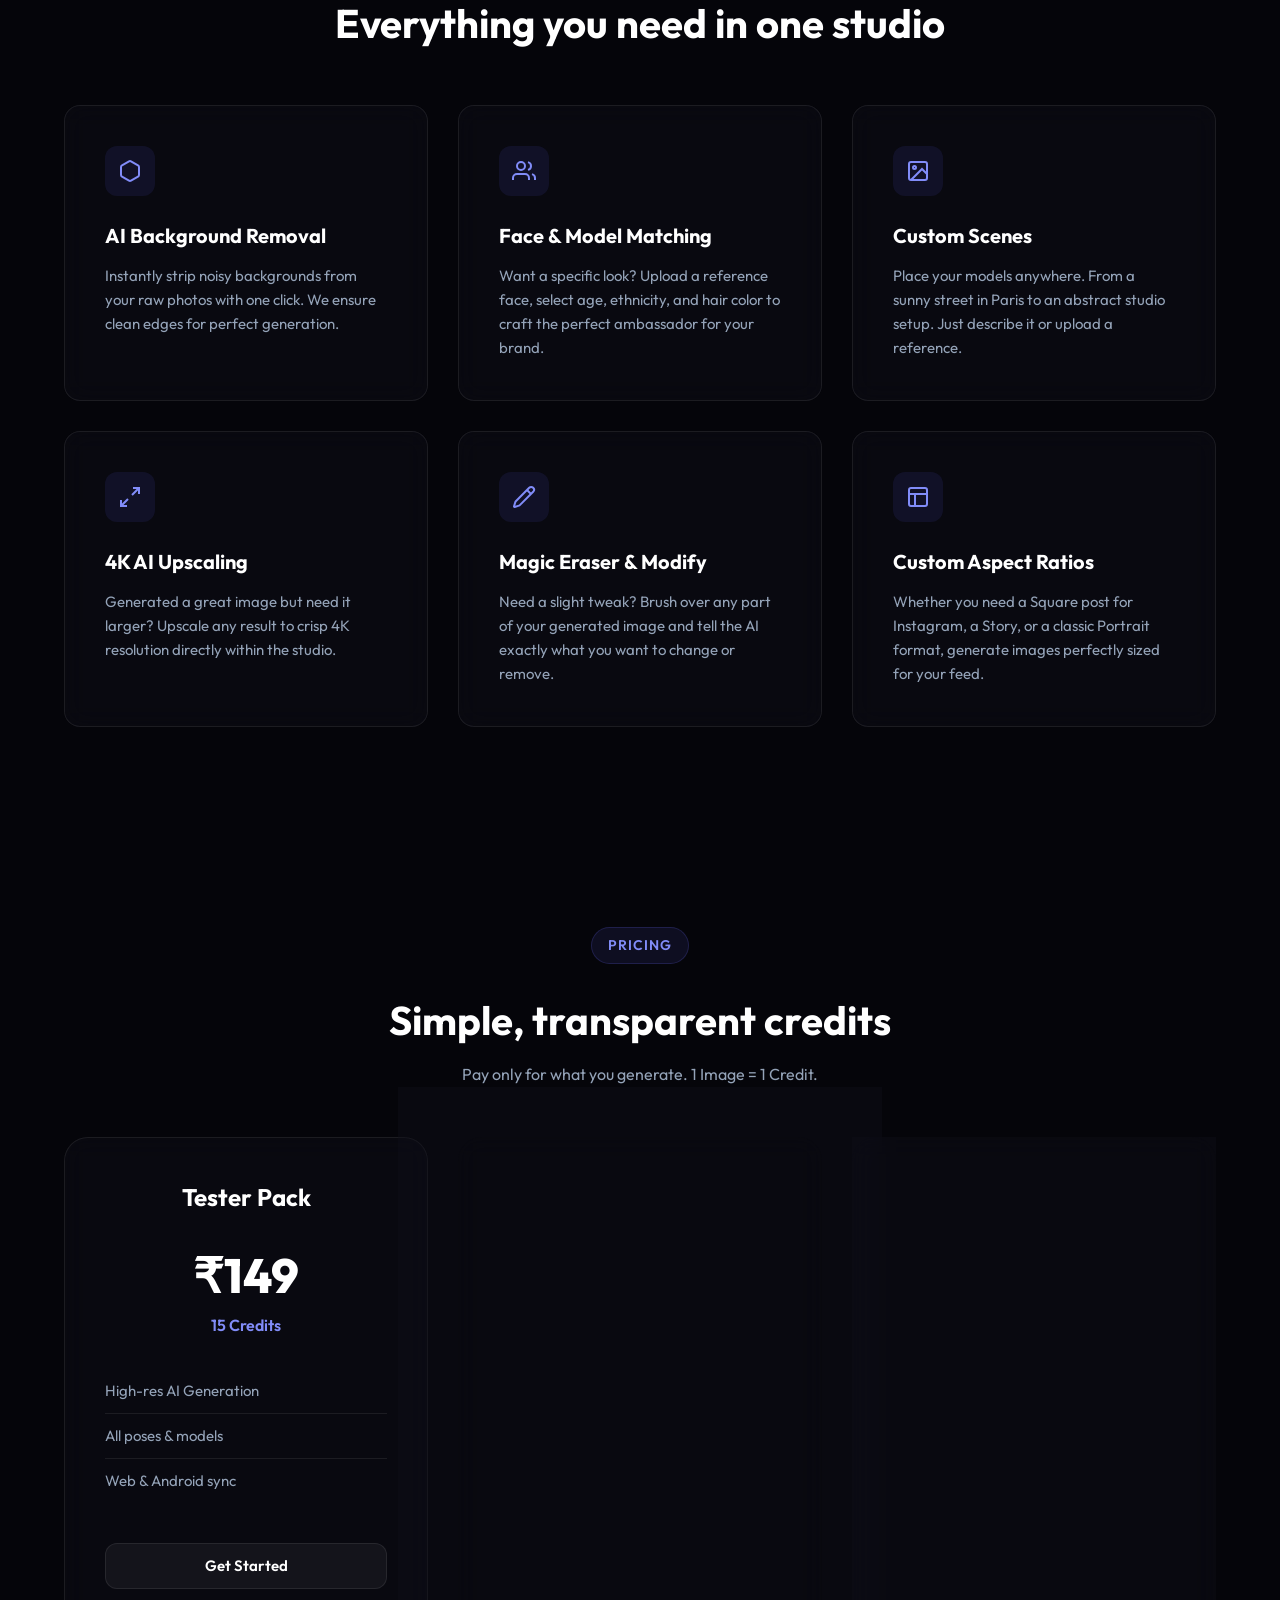
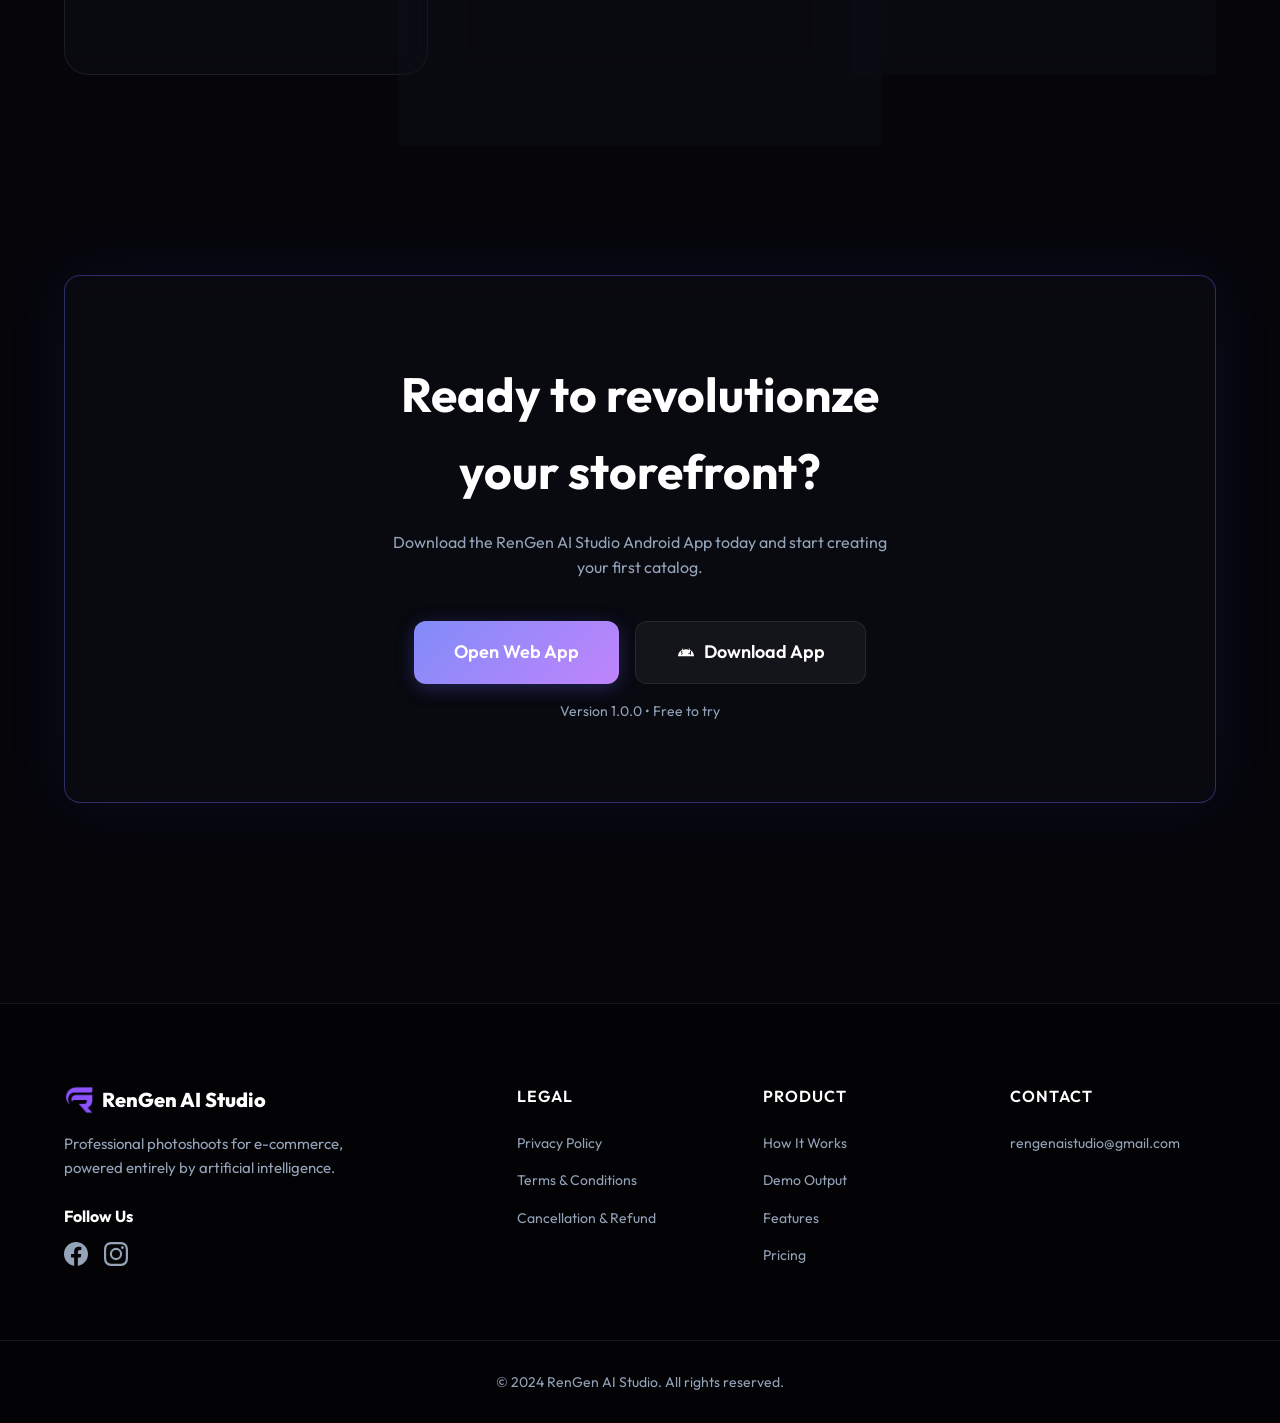
==== commit a2525920: "UI" ====
--- a/index.html
+++ b/index.html
@@ -167,27 +167,27 @@
                 
                 <div class="video-grid" style="display: grid; grid-template-columns: repeat(auto-fit, minmax(300px, 1fr)); gap: 24px; padding: 0 15px;">
                     <!-- Video 1 -->
-                    <div class="video-wrapper" style="position: relative; padding-bottom: 56.25%; height: 0; overflow: hidden; border-radius: 12px; border: 1px solid var(--border-glass); box-shadow: 0 8px 20px rgba(0,0,0,0.3);">
+                    <div class="video-wrapper" style="position: relative; padding-bottom: 56.25%; height: 0; overflow: hidden; border-radius: 12px; border: 2px solid transparent; background: linear-gradient(var(--bg-main), var(--bg-main)) padding-box, var(--primary-gradient) border-box; box-shadow: 0 8px 20px rgba(0,0,0,0.3);">
                         <iframe src="https://www.youtube.com/embed/Zno3l4arcpY?rel=0" frameborder="0" allow="accelerometer; autoplay; clipboard-write; encrypted-media; gyroscope; picture-in-picture" referrerpolicy="strict-origin-when-cross-origin" allowfullscreen style="position: absolute; top: 0; left: 0; width: 100%; height: 100%;"></iframe>
                     </div>
                     <!-- Video 2 -->
-                    <div class="video-wrapper" style="position: relative; padding-bottom: 56.25%; height: 0; overflow: hidden; border-radius: 12px; border: 1px solid var(--border-glass); box-shadow: 0 8px 20px rgba(0,0,0,0.3);">
+                    <div class="video-wrapper" style="position: relative; padding-bottom: 56.25%; height: 0; overflow: hidden; border-radius: 12px; border: 2px solid transparent; background: linear-gradient(var(--bg-main), var(--bg-main)) padding-box, var(--primary-gradient) border-box; box-shadow: 0 8px 20px rgba(0,0,0,0.3);">
                         <iframe src="https://www.youtube.com/embed/oQwHZWAYf4s?rel=0" frameborder="0" allow="accelerometer; autoplay; clipboard-write; encrypted-media; gyroscope; picture-in-picture" referrerpolicy="strict-origin-when-cross-origin" allowfullscreen style="position: absolute; top: 0; left: 0; width: 100%; height: 100%;"></iframe>
                     </div>
                     <!-- Video 3 -->
-                    <div class="video-wrapper" style="position: relative; padding-bottom: 56.25%; height: 0; overflow: hidden; border-radius: 12px; border: 1px solid var(--border-glass); box-shadow: 0 8px 20px rgba(0,0,0,0.3);">
+                    <div class="video-wrapper" style="position: relative; padding-bottom: 56.25%; height: 0; overflow: hidden; border-radius: 12px; border: 2px solid transparent; background: linear-gradient(var(--bg-main), var(--bg-main)) padding-box, var(--primary-gradient) border-box; box-shadow: 0 8px 20px rgba(0,0,0,0.3);">
                         <iframe src="https://www.youtube.com/embed/RF9pEm-G1Vs?rel=0" frameborder="0" allow="accelerometer; autoplay; clipboard-write; encrypted-media; gyroscope; picture-in-picture" referrerpolicy="strict-origin-when-cross-origin" allowfullscreen style="position: absolute; top: 0; left: 0; width: 100%; height: 100%;"></iframe>
                     </div>
                     <!-- Video 4 -->
-                    <div class="video-wrapper" style="position: relative; padding-bottom: 56.25%; height: 0; overflow: hidden; border-radius: 12px; border: 1px solid var(--border-glass); box-shadow: 0 8px 20px rgba(0,0,0,0.3);">
+                    <div class="video-wrapper" style="position: relative; padding-bottom: 56.25%; height: 0; overflow: hidden; border-radius: 12px; border: 2px solid transparent; background: linear-gradient(var(--bg-main), var(--bg-main)) padding-box, var(--primary-gradient) border-box; box-shadow: 0 8px 20px rgba(0,0,0,0.3);">
                         <iframe src="https://www.youtube.com/embed/eeZzrTI03FM?rel=0" frameborder="0" allow="accelerometer; autoplay; clipboard-write; encrypted-media; gyroscope; picture-in-picture" referrerpolicy="strict-origin-when-cross-origin" allowfullscreen style="position: absolute; top: 0; left: 0; width: 100%; height: 100%;"></iframe>
                     </div>
                     <!-- Video 5 -->
-                    <div class="video-wrapper" style="position: relative; padding-bottom: 56.25%; height: 0; overflow: hidden; border-radius: 12px; border: 1px solid var(--border-glass); box-shadow: 0 8px 20px rgba(0,0,0,0.3);">
+                    <div class="video-wrapper" style="position: relative; padding-bottom: 56.25%; height: 0; overflow: hidden; border-radius: 12px; border: 2px solid transparent; background: linear-gradient(var(--bg-main), var(--bg-main)) padding-box, var(--primary-gradient) border-box; box-shadow: 0 8px 20px rgba(0,0,0,0.3);">
                         <iframe src="https://www.youtube.com/embed/k8vIuB_cfsk?rel=0" frameborder="0" allow="accelerometer; autoplay; clipboard-write; encrypted-media; gyroscope; picture-in-picture" referrerpolicy="strict-origin-when-cross-origin" allowfullscreen style="position: absolute; top: 0; left: 0; width: 100%; height: 100%;"></iframe>
                     </div>
                     <!-- Video 6 -->
-                    <div class="video-wrapper" style="position: relative; padding-bottom: 56.25%; height: 0; overflow: hidden; border-radius: 12px; border: 1px solid var(--border-glass); box-shadow: 0 8px 20px rgba(0,0,0,0.3);">
+                    <div class="video-wrapper" style="position: relative; padding-bottom: 56.25%; height: 0; overflow: hidden; border-radius: 12px; border: 2px solid transparent; background: linear-gradient(var(--bg-main), var(--bg-main)) padding-box, var(--primary-gradient) border-box; box-shadow: 0 8px 20px rgba(0,0,0,0.3);">
                         <iframe src="https://www.youtube.com/embed/1i0V-IEdSxY?rel=0" frameborder="0" allow="accelerometer; autoplay; clipboard-write; encrypted-media; gyroscope; picture-in-picture" referrerpolicy="strict-origin-when-cross-origin" allowfullscreen style="position: absolute; top: 0; left: 0; width: 100%; height: 100%;"></iframe>
                     </div>
                 </div>
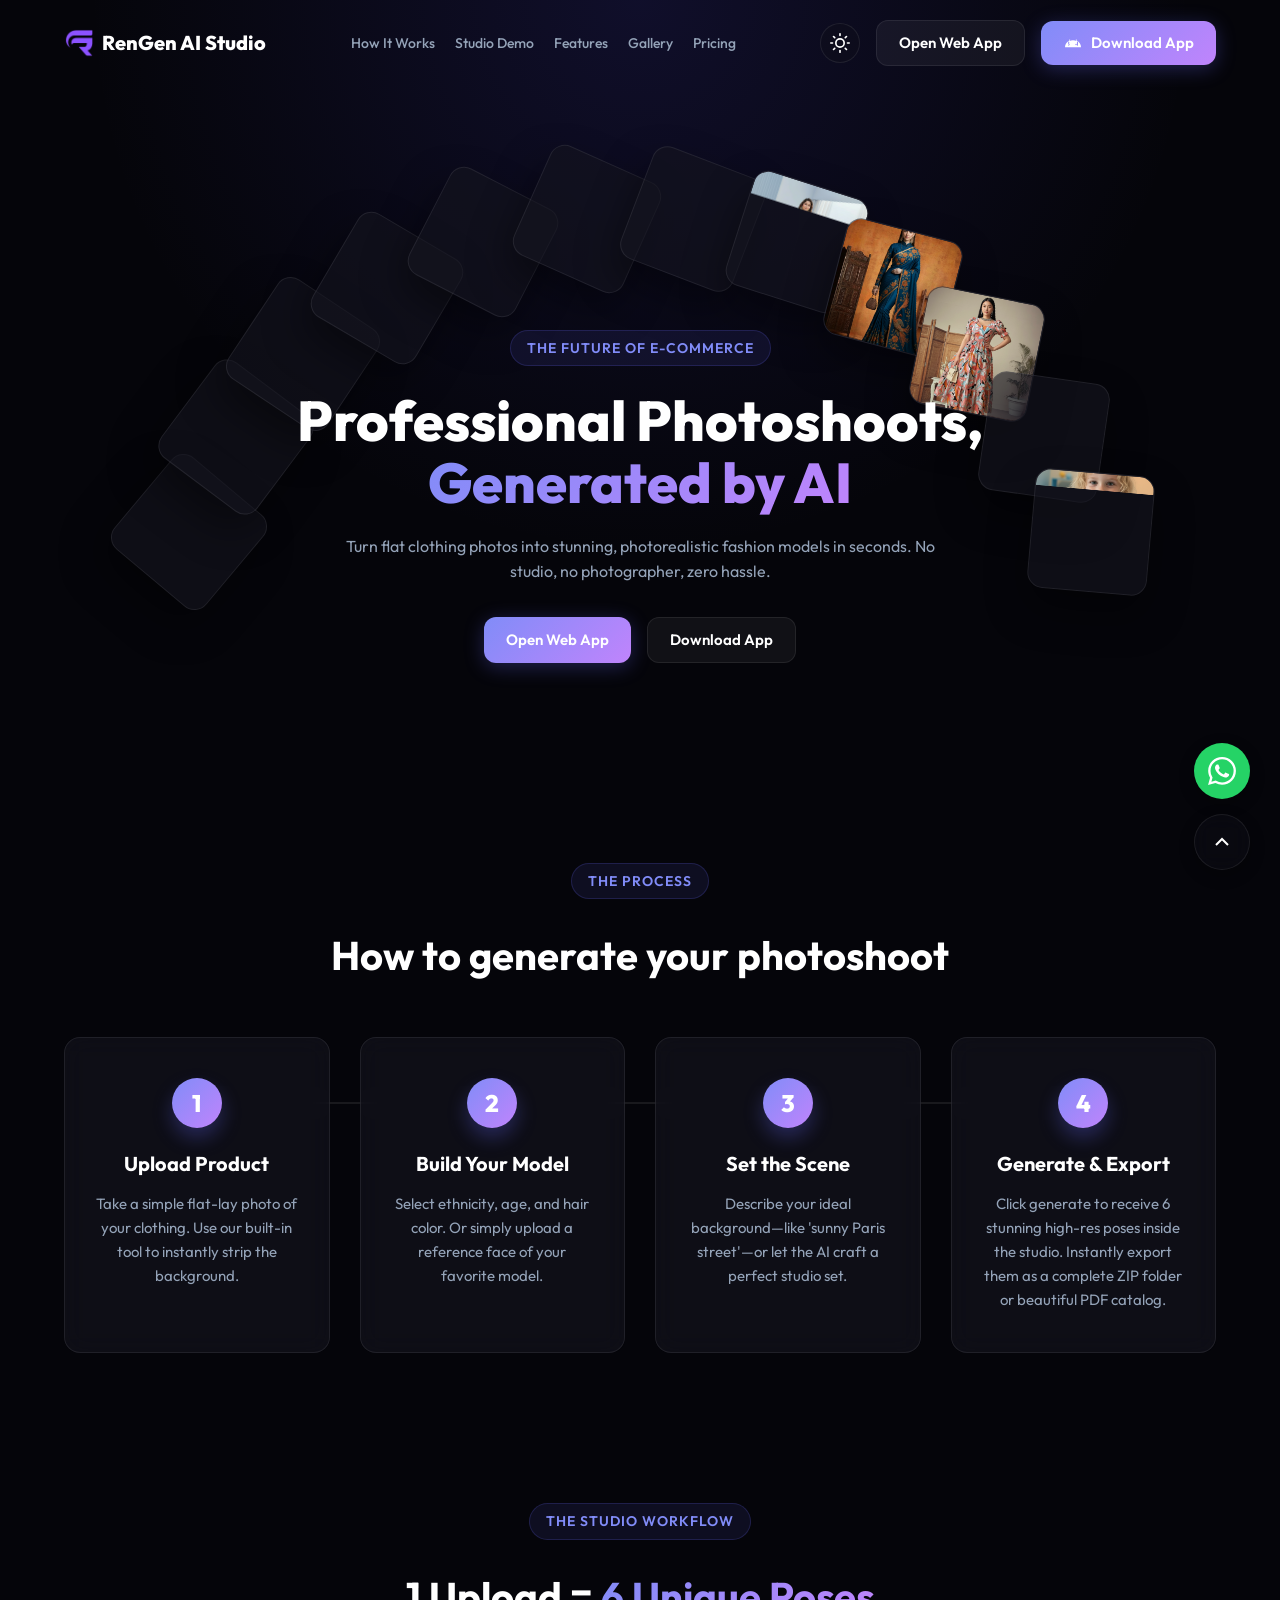
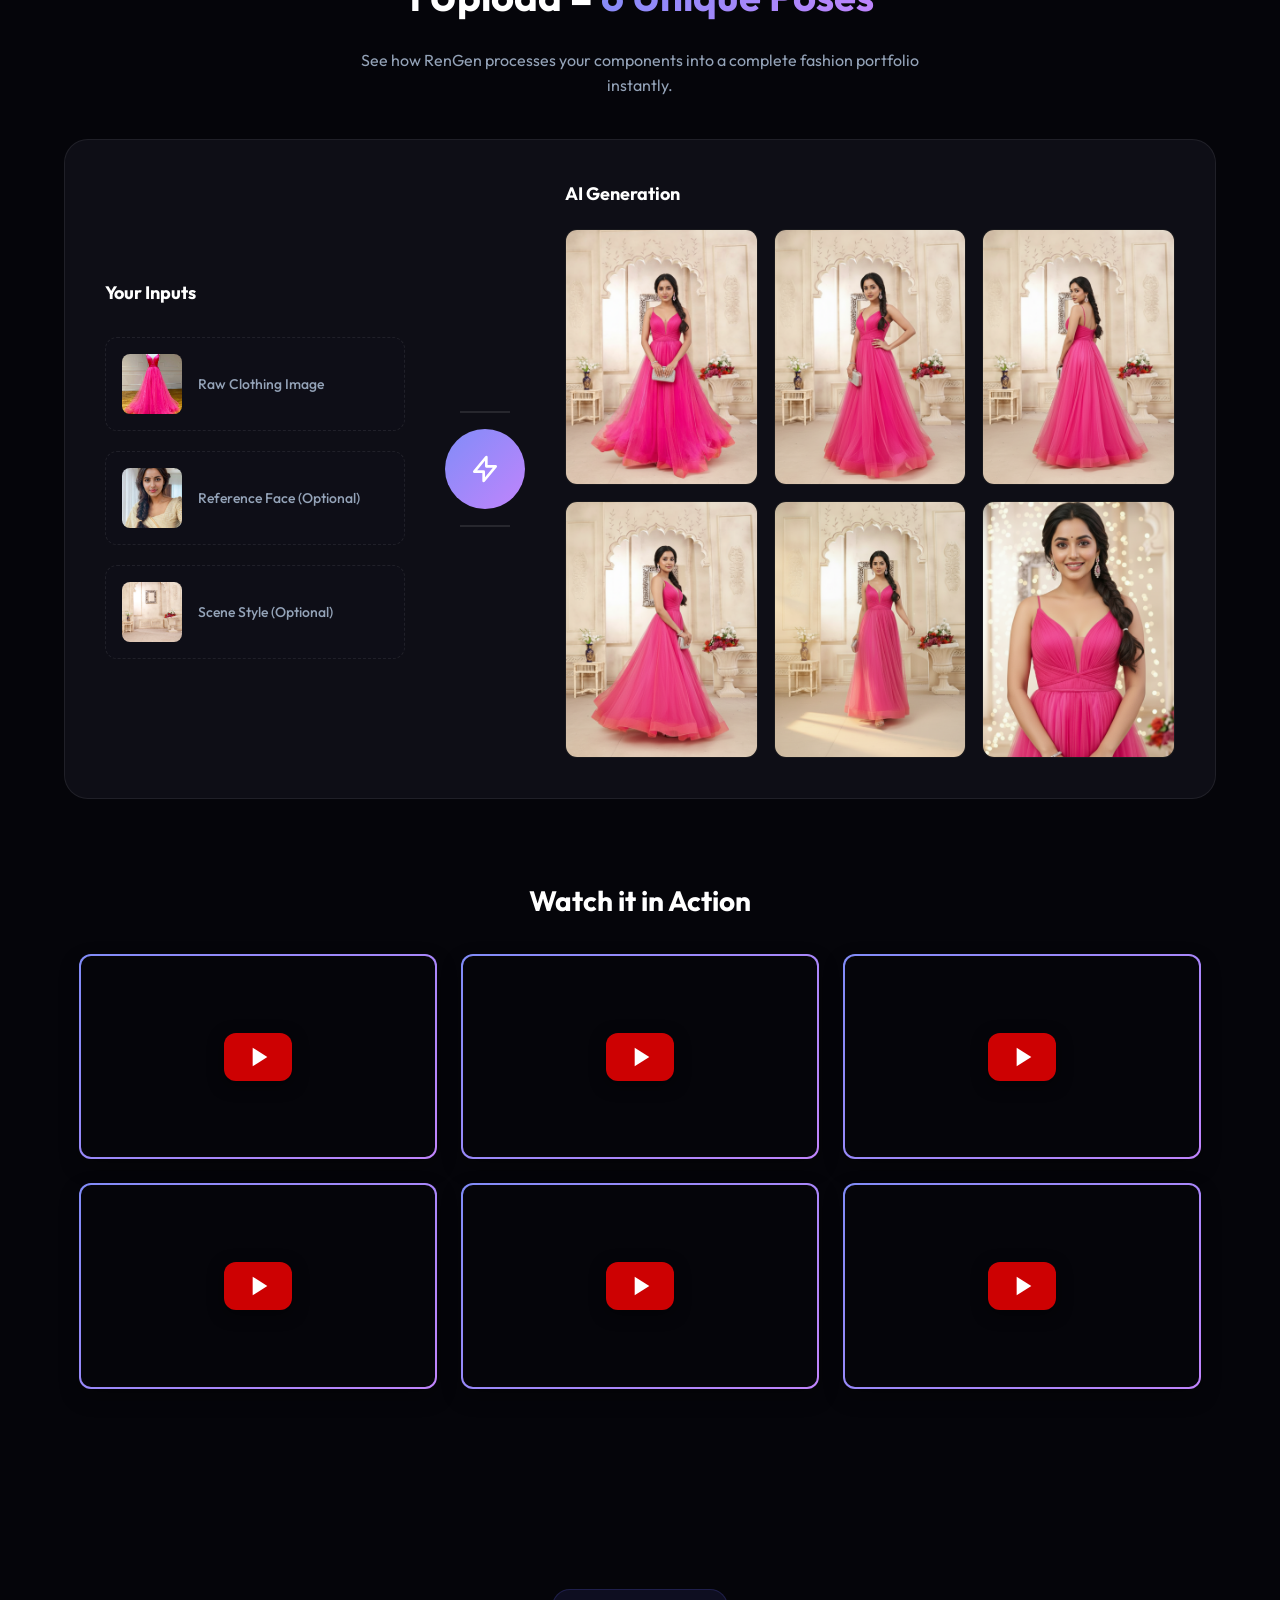
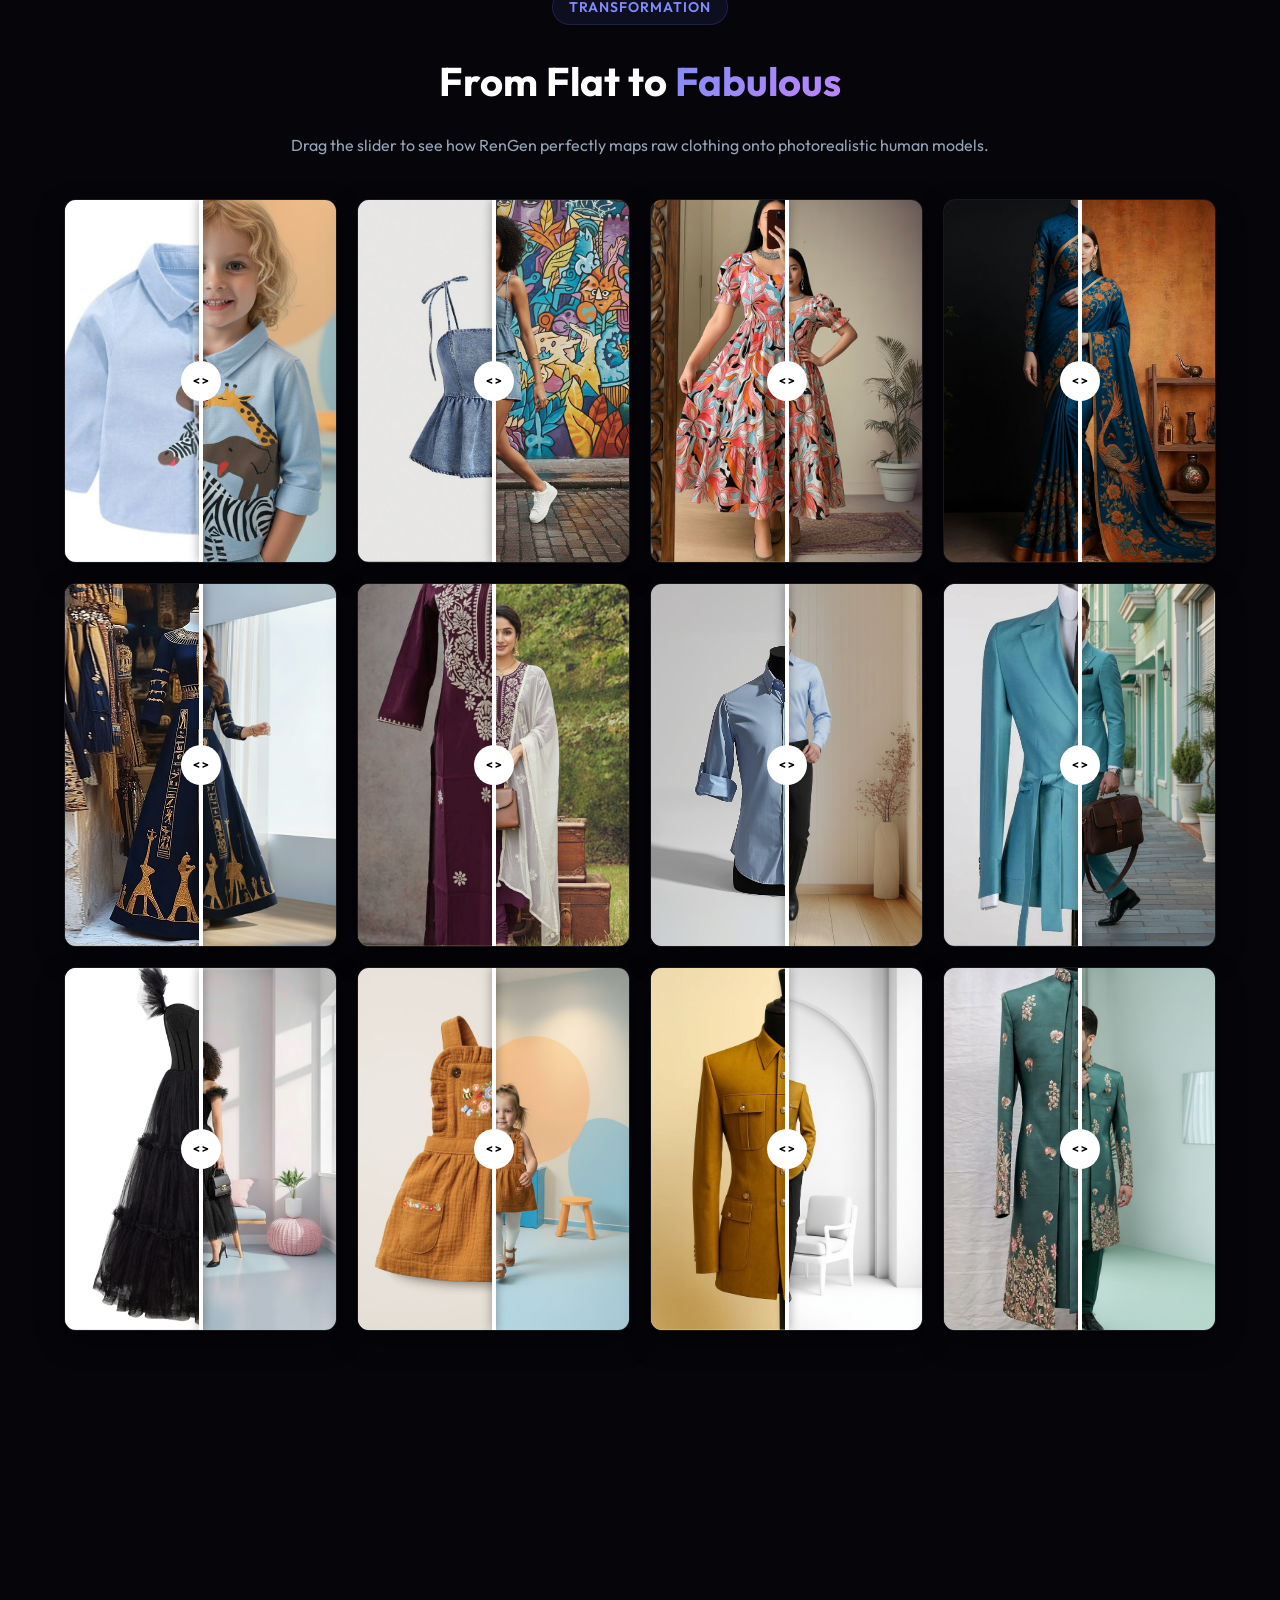
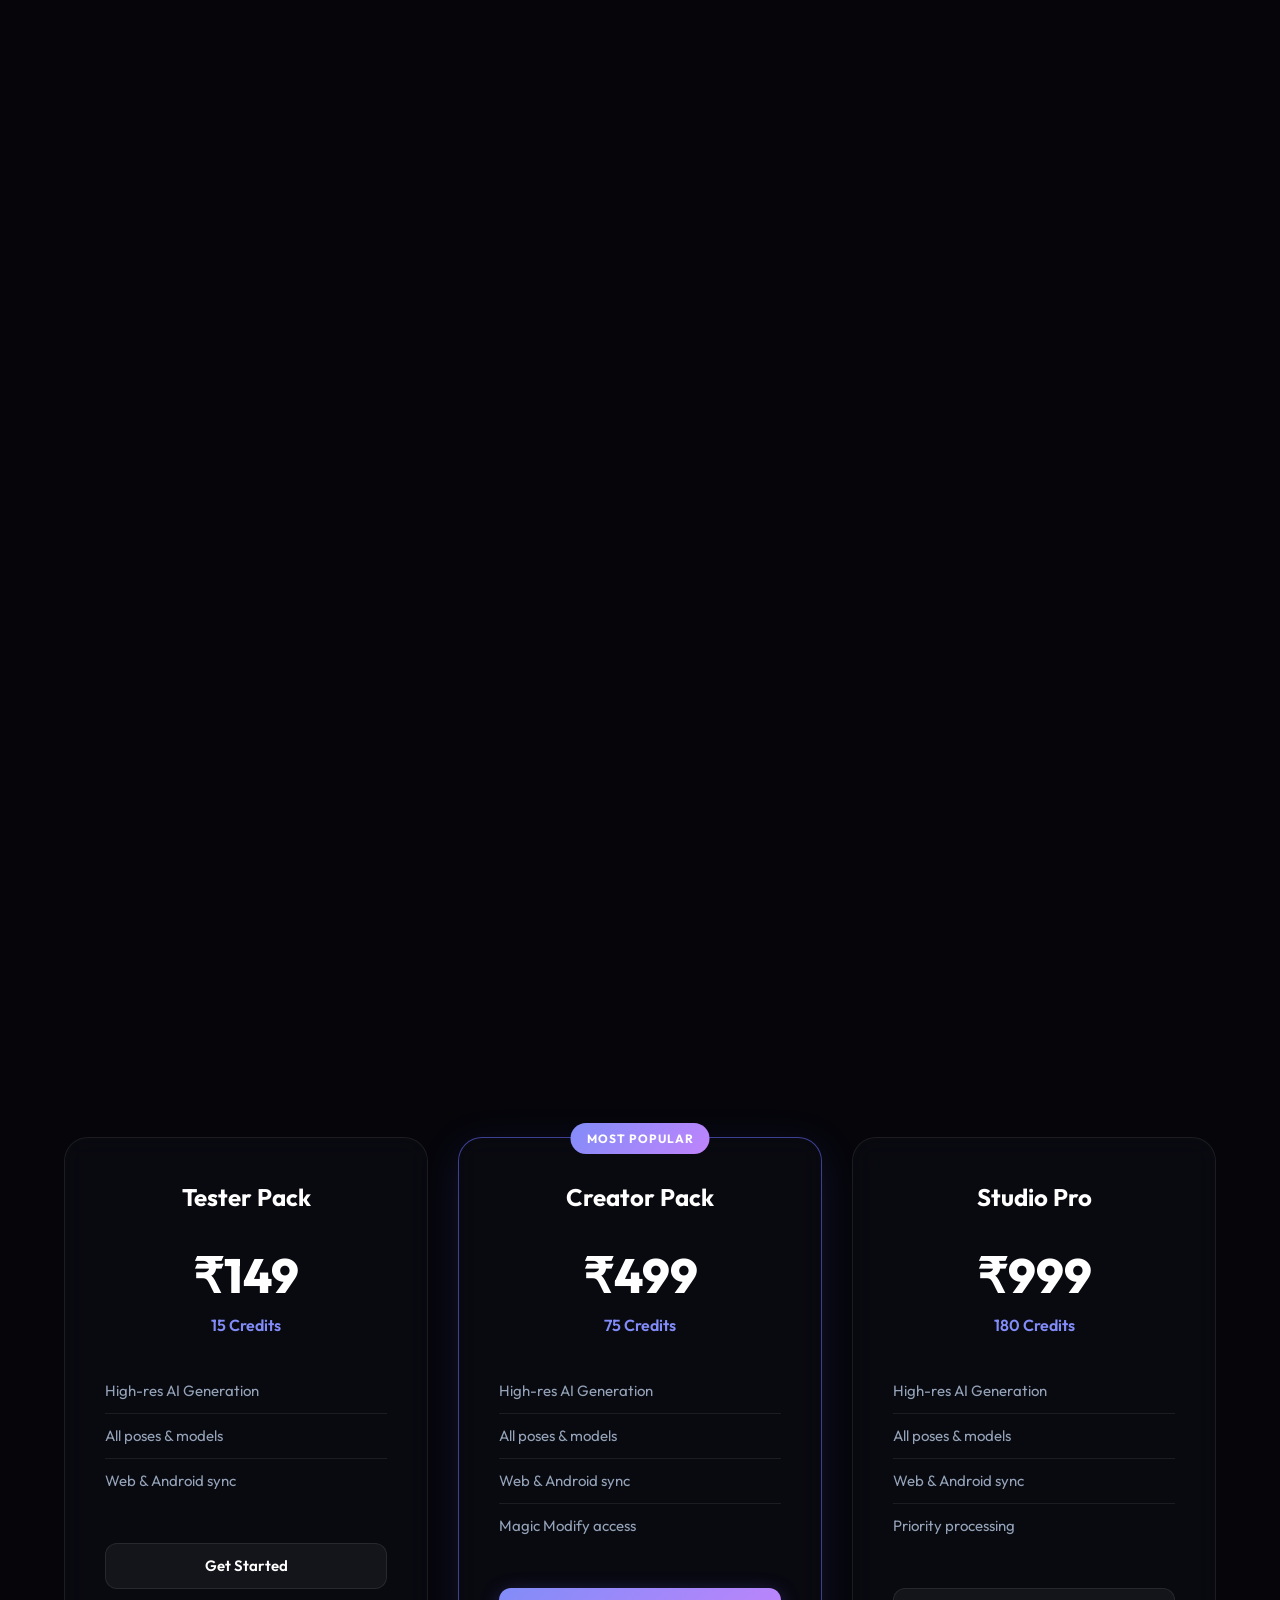
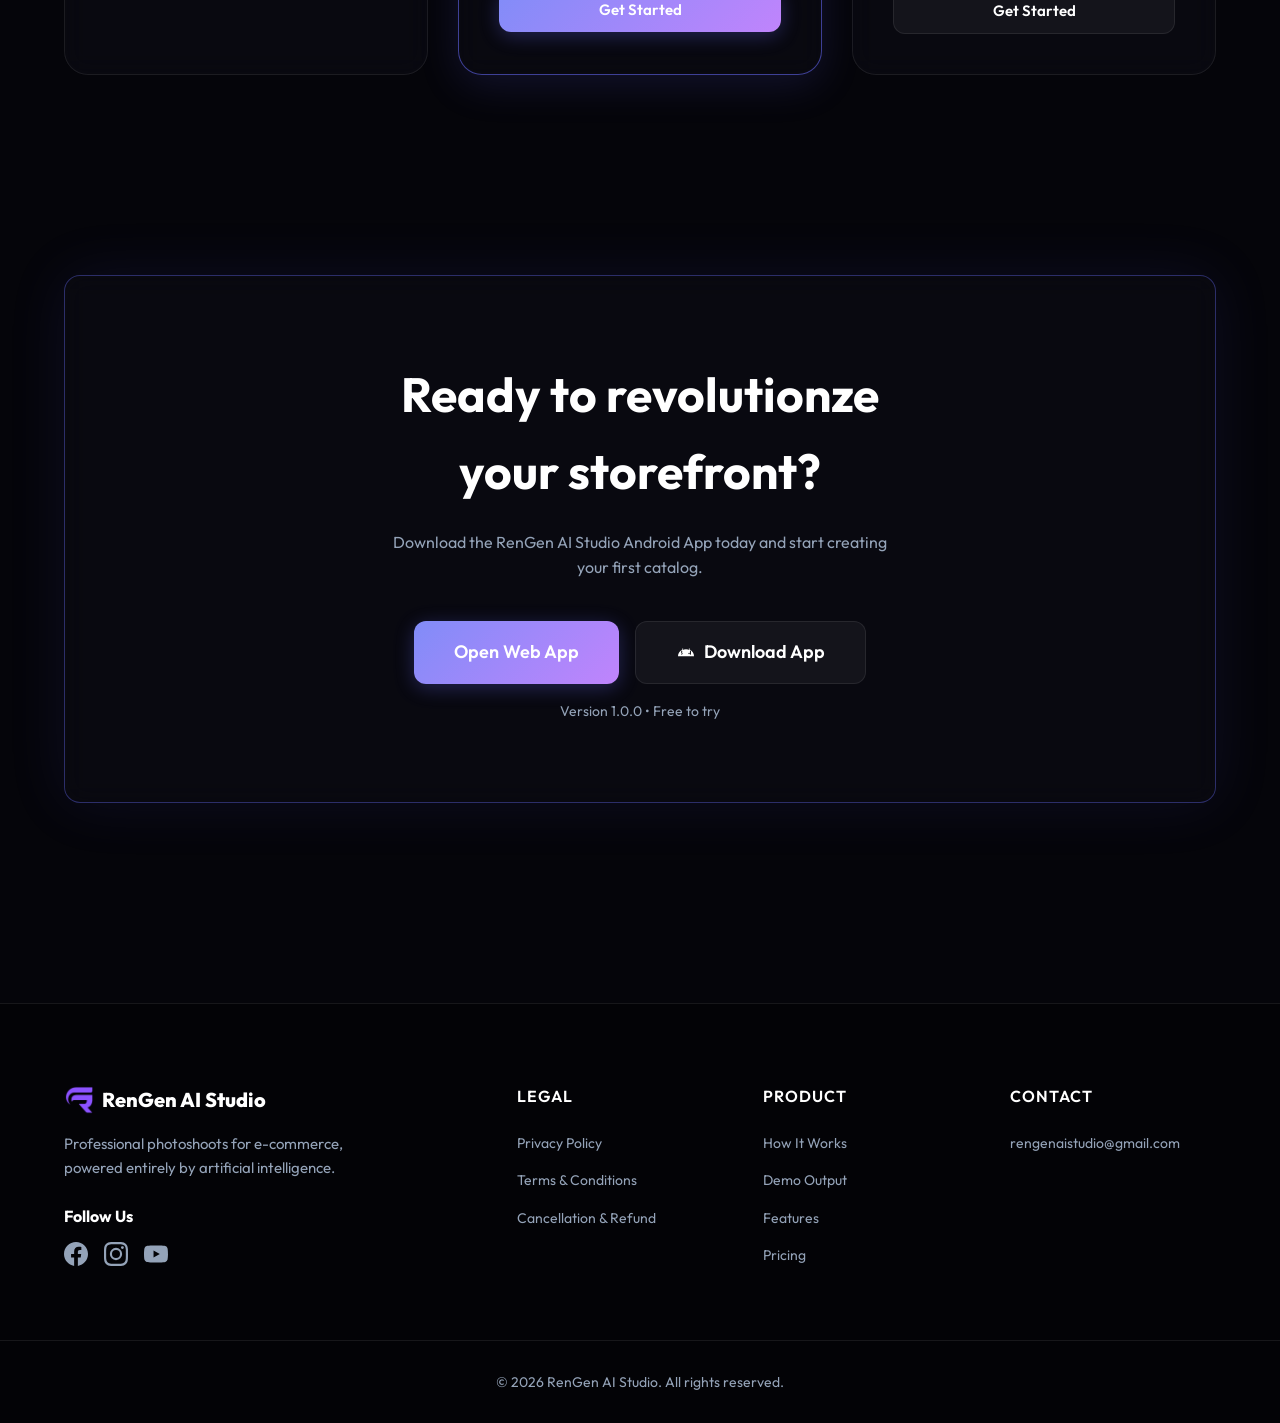
==== commit 234b9729: "Ui updated" ====
--- a/index.html
+++ b/index.html
@@ -5,7 +5,7 @@
     <meta name="viewport" content="width=device-width, initial-scale=1.0">
     <title>RenGen AI Studio — AI-Powered Product Photoshoots</title>
     <meta name="description" content="Generate stunning, professional AI photoshoots for your products in seconds. No studio, no model, no photographer needed.">
-    <link rel="icon" href="icon.png" type="image/png">
+    <link rel="icon" href="assets/logo/logo.png" type="image/png">
     <!-- Link to our new external stylesheet -->
     <link rel="stylesheet" href="style.css">
 </head>
@@ -448,6 +448,9 @@
                         <a href="https://www.instagram.com/rengenaistudio" target="_blank" aria-label="Instagram" style="color: var(--text-muted); transition: color 0.3s ease;" onmouseover="this.style.color='#E1306C'" onmouseout="this.style.color='var(--text-muted)'">
                             <svg viewBox="0 0 24 24" width="24" height="24" fill="currentColor"><path d="M12 2.163c3.204 0 3.584.012 4.85.07 3.252.148 4.771 1.691 4.919 4.919.058 1.265.069 1.645.069 4.849 0 3.205-.012 3.584-.069 4.849-.149 3.225-1.664 4.771-4.919 4.919-1.266.058-1.644.07-4.85.07-3.204 0-3.584-.012-4.849-.07-3.26-.149-4.771-1.699-4.919-4.92-.058-1.265-.07-1.644-.07-4.849 0-3.204.013-3.583.07-4.849.149-3.227 1.664-4.771 4.919-4.919 1.266-.057 1.645-.069 4.849-.069zM12 0C8.741 0 8.333.014 7.053.072 2.695.272.273 2.69.073 7.052.014 8.333 0 8.741 0 12c0 3.259.014 3.668.072 4.948.2 4.358 2.618 6.78 6.98 6.98C8.333 23.986 8.741 24 12 24c3.259 0 3.668-.014 4.948-.072 4.354-.2 6.782-2.618 6.979-6.98.059-1.28.073-1.689.073-4.948 0-3.259-.014-3.667-.072-4.947-.196-4.354-2.617-6.78-6.979-6.98C15.668.014 15.259 0 12 0zm0 5.838a6.162 6.162 0 100 12.324 6.162 6.162 0 000-12.324zM12 16a4 4 0 110-8 4 4 0 010 8zm6.406-11.845a1.44 1.44 0 100 2.881 1.44 1.44 0 000-2.881z"/></svg>
                         </a>
+                        <a href="https://www.youtube.com/@RenGenAIStudio" target="_blank" aria-label="YouTube" style="color: var(--text-muted); transition: color 0.3s ease;" onmouseover="this.style.color='#FF0000'" onmouseout="this.style.color='var(--text-muted)'">
+                            <svg viewBox="0 0 24 24" width="24" height="24" fill="currentColor"><path d="M23.498 6.186a3.016 3.016 0 0 0-2.122-2.136C19.505 3.545 12 3.545 12 3.545s-7.505 0-9.377.505A3.017 3.017 0 0 0 .502 6.186C0 8.07 0 12 0 12s0 3.93.502 5.814a3.016 3.016 0 0 0 2.122 2.136c1.871.505 9.376.505 9.376.505s7.505 0 9.377-.505a3.015 3.015 0 0 0 2.122-2.136C24 15.93 24 12 24 12s0-3.93-.502-5.814zM9.545 15.568V8.432L15.818 12l-6.273 3.568z"/></svg>
+                        </a>
                     </div>
                 </div>
             </div>
@@ -480,7 +483,7 @@
         </div>
         <div class="footer-bottom">
             <div class="container" style="text-align: center;">
-                <p>&copy; 2024 RenGen AI Studio. All rights reserved.</p>
+                <p>&copy; <span id="current-year">2024</span> RenGen AI Studio. All rights reserved.</p>
             </div>
         </div>
     </footer>
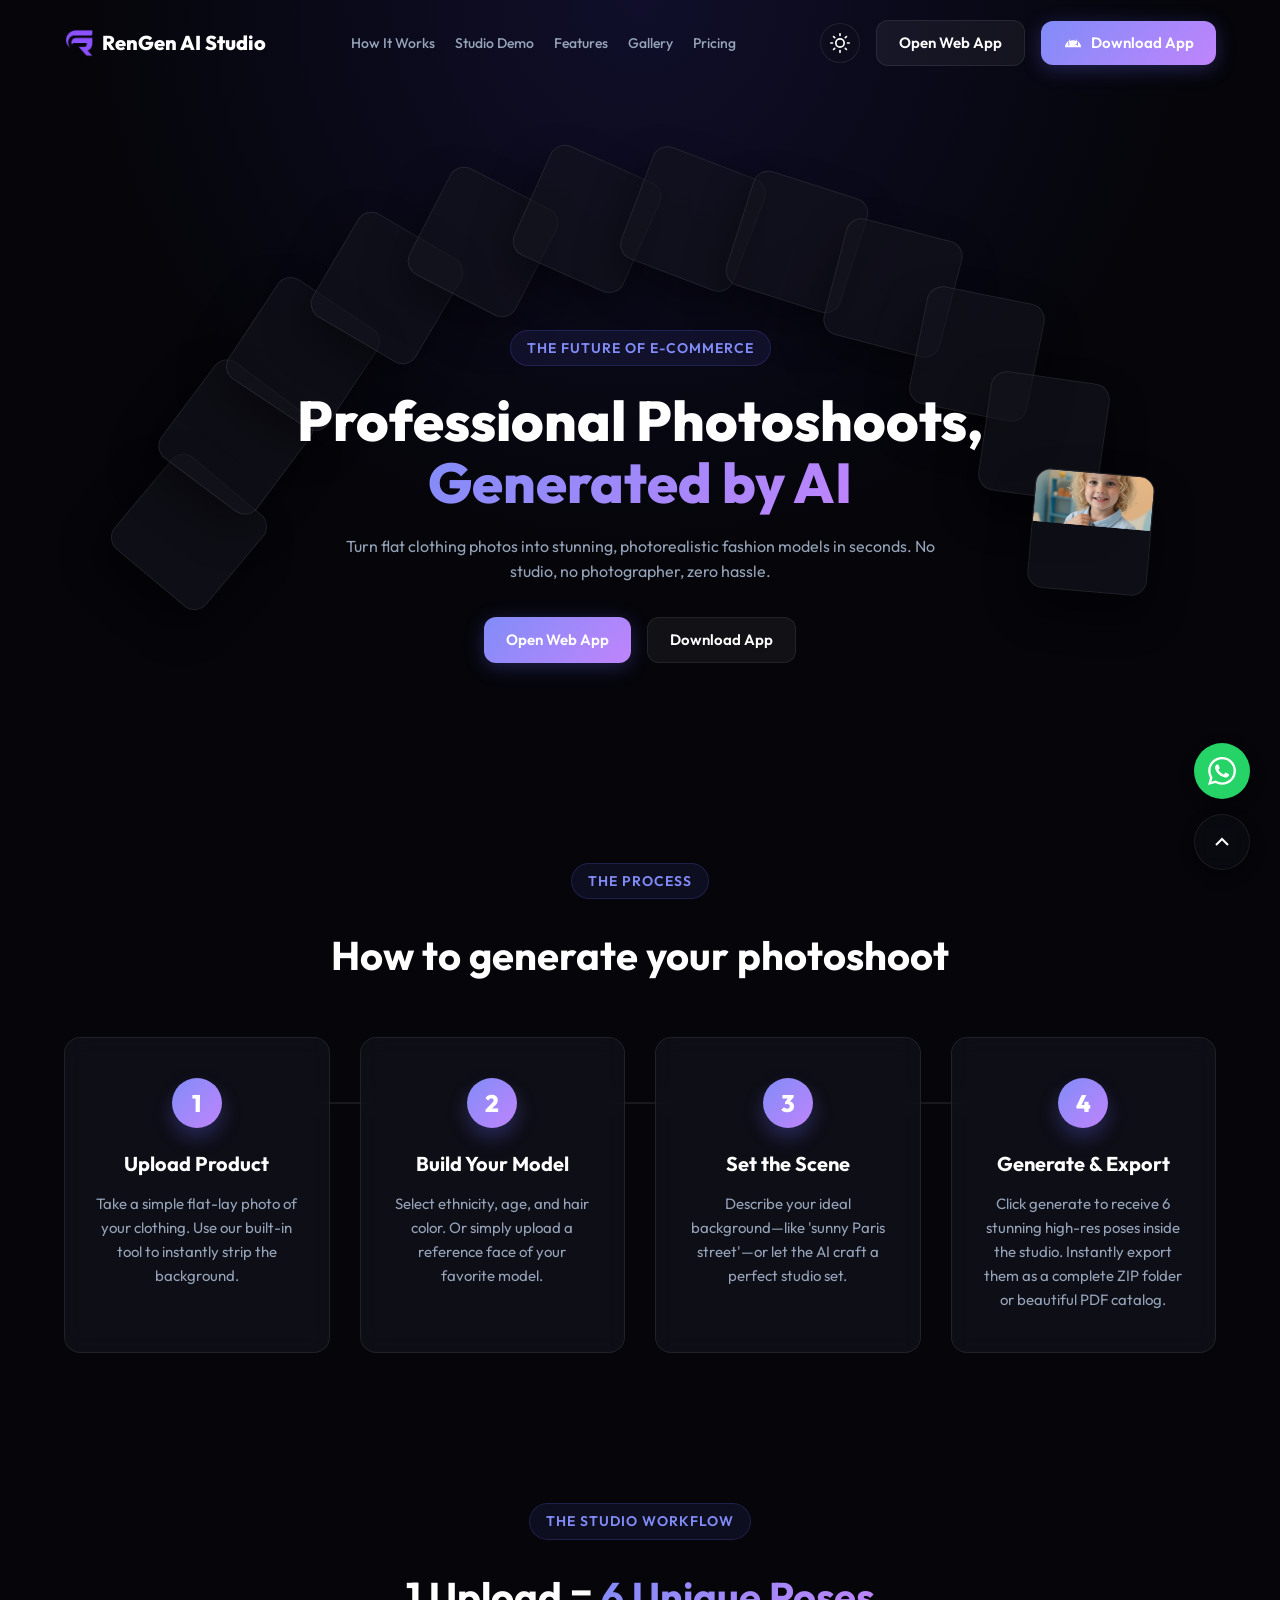
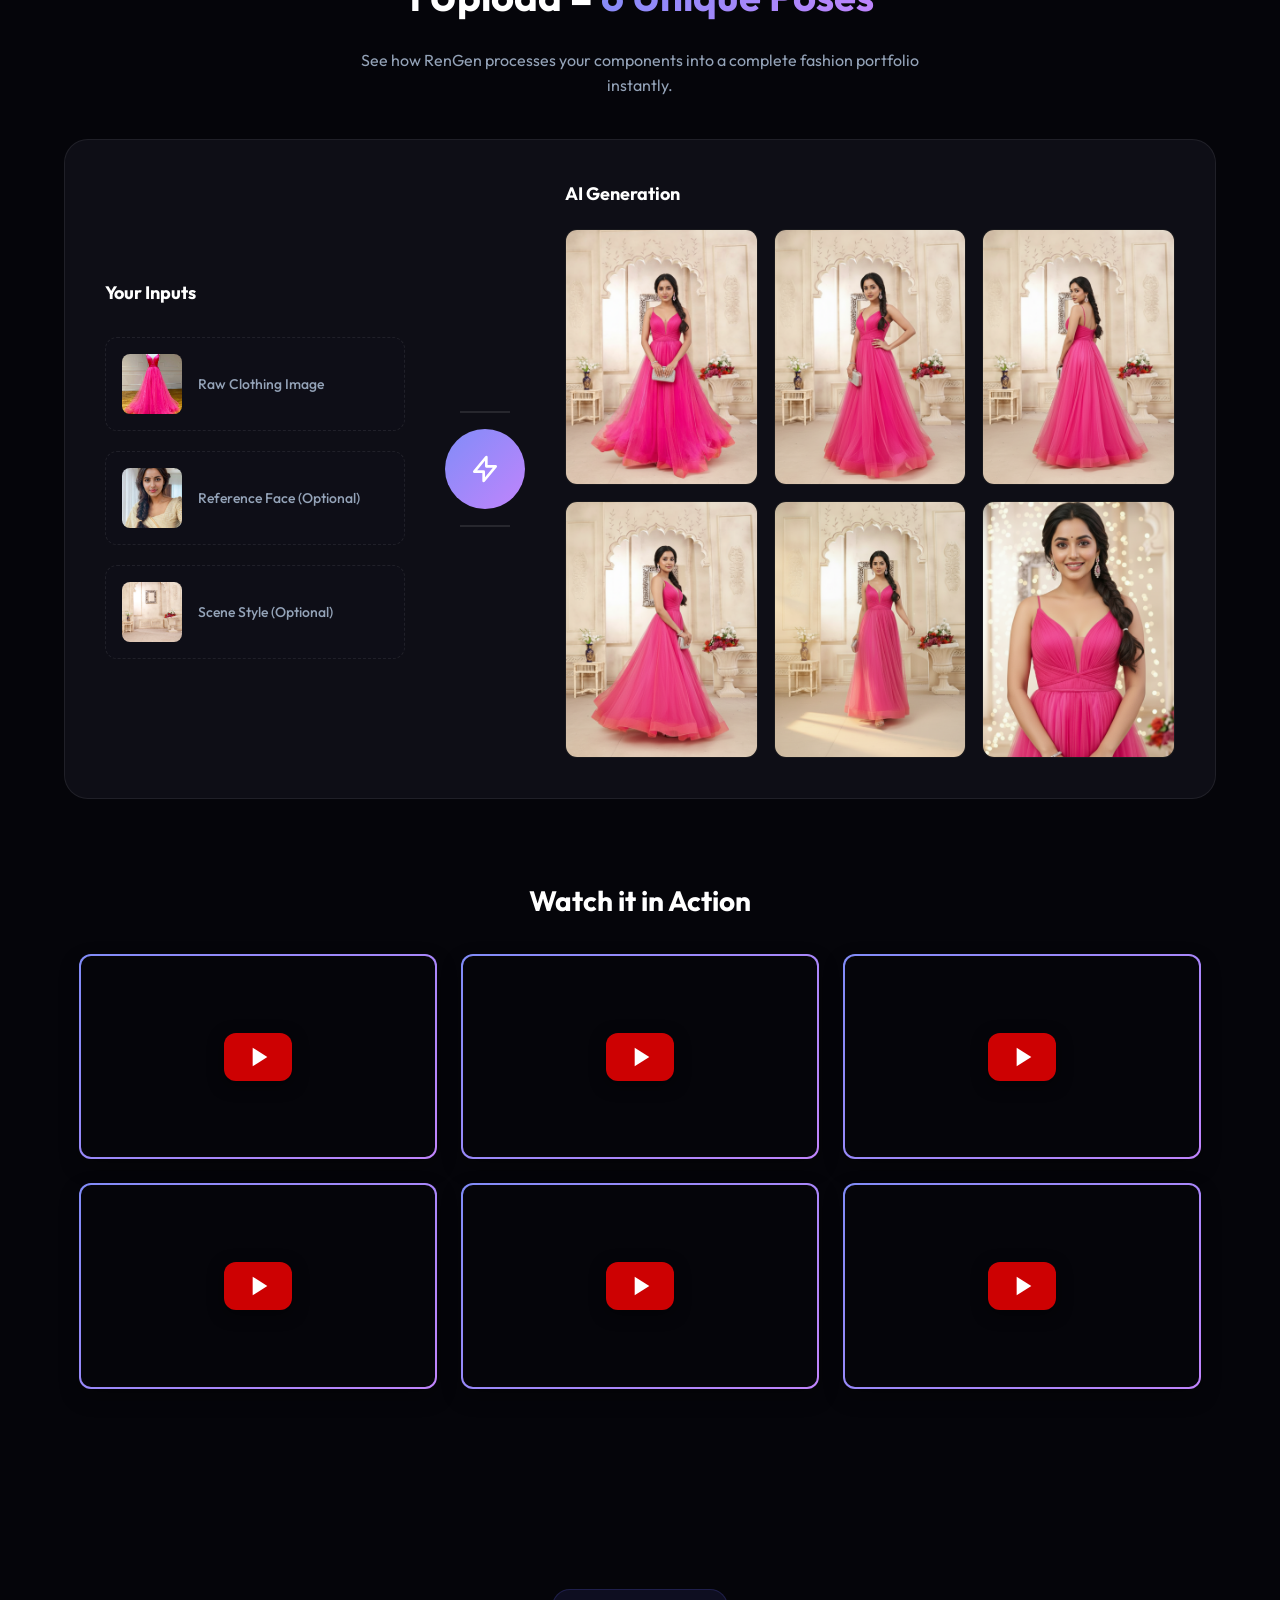
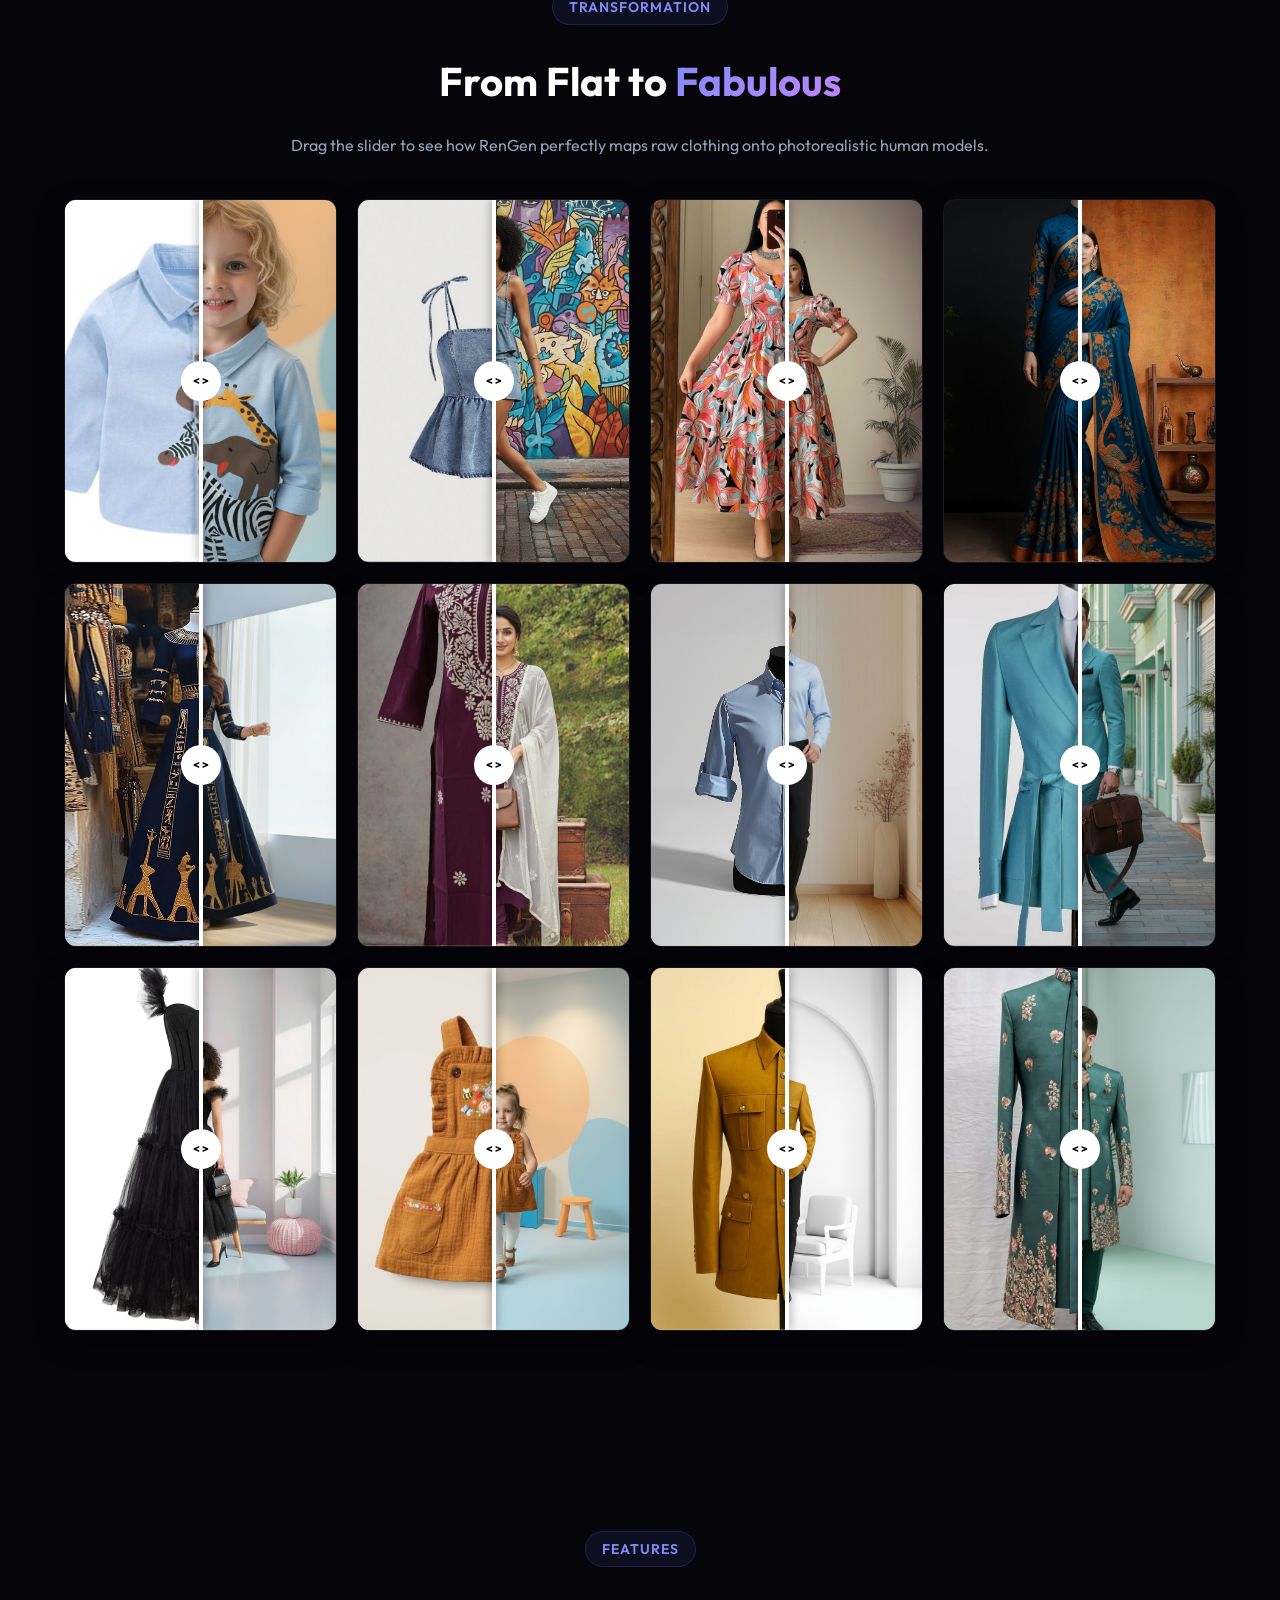
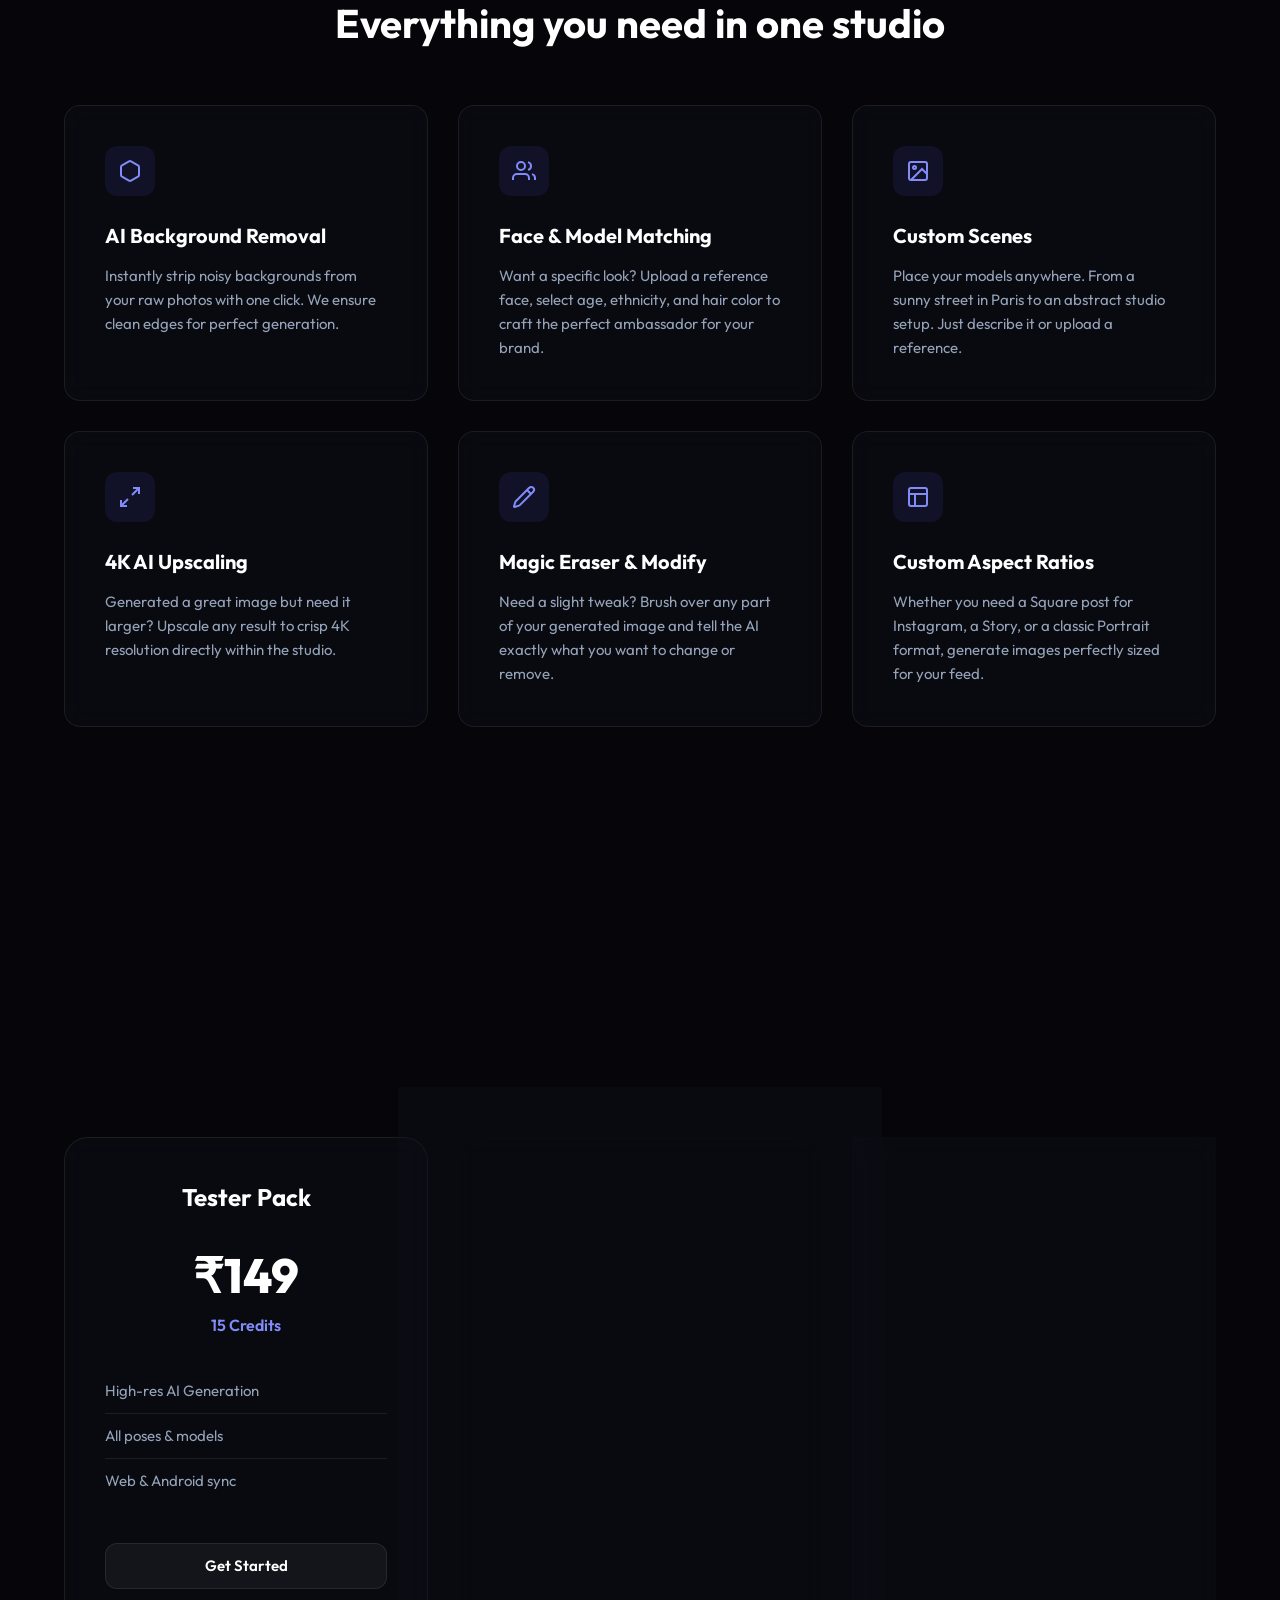
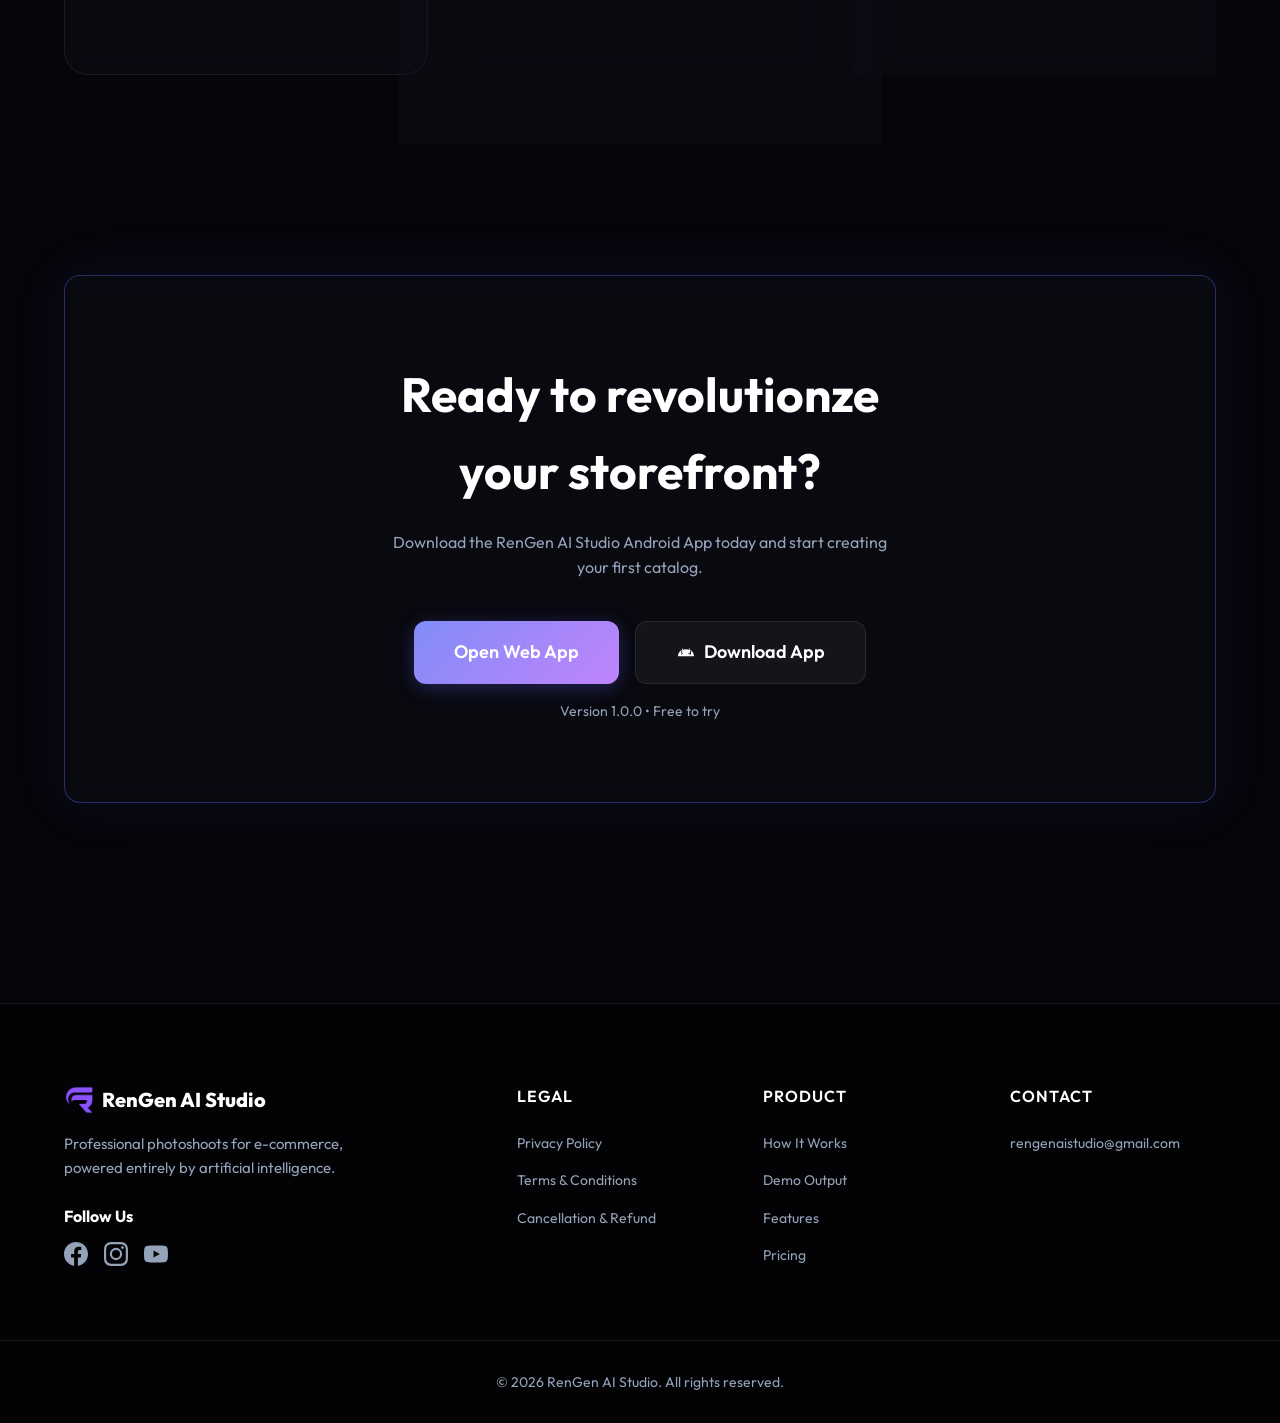
==== commit 87a30cd8: "download" ====
--- a/index.html
+++ b/index.html
@@ -22,7 +22,7 @@
             <a href="#pricing" class="mobile-menu-item">Pricing</a>
         </div>
         <a href="https://app.rengenaistudio.xyz" class="btn-secondary mobile-menu-item">Open Web App</a>
-        <a href="#download" class="btn-primary mobile-menu-item">
+        <a href="https://github.com/gitanilsen/landingpage-rengenaistudio/releases/download/v1.0.0/rengen-ai-studio-v1.0.0.apk" class="btn-primary mobile-menu-item">
             <svg viewBox="0 0 24 24" fill="currentColor" width="20" height="20" style="margin-right:8px;"><path d="M17.523 15.3414c-.0682.0227-.1364.0227-.1818.0227-.341 0-.6137-.2727-.6137-.6136v-3.7955c0-.3409.2727-.6136.6137-.6136.3409 0 .6136.2727.6136.6136v3.7955c0 .2954-.25.5681-.4318.5909Zm-10.4546 0c-.0682.0227-.1364.0227-.1818.0227-.3409 0-.6136-.2727-.6136-.6136v-3.7955c0-.3409.2727-.6136.6136-.6136.3409 0 .6136.2727.6136.6136v3.7955c0 .2954-.25.5681-.4318.5909Zm9.7728-6.1363-.7955-1.5455c-.0909-.159-.2954-.2273-.4545-.1364-.1591.0909-.2273.2955-.1364.4546l.7728 1.5454C15.1136 9.0682 13.6364 8.8182 12 8.8182s-3.1136.25-4.2272.7045l.7727-1.5454c.0909-.1591.0227-.3637-.1364-.4546-.1591-.0909-.3636-.0227-.4545.1364L7.159 9.205C4.3182 10.7732 2.3864 13.7277 2.3864 17.1368h19.2272c.0454-3.4091-1.8864-6.3636-4.7272-7.9318v-.0004Zm-9.3636 5.4318c-.4545 0-.8182-.3636-.8182-.8181 0-.4546.3637-.8182.8182-.8182.4545 0 .8181.3636.8181.8182s-.3636.8181-.8181.8181Zm8.1818 0c-.4546 0-.8182-.3636-.8182-.8181 0-.4546.3636-.8182.8182-.8182.4545 0 .8182.3636.8182.8182s-.3637.8181-.8182.8181Z"/></svg>
             Download App
         </a>
@@ -46,7 +46,7 @@
                  <button id="theme-toggle" class="theme-toggle-btn" aria-label="Toggle Theme"></button>
                  <button class="mobile-menu-btn hide-on-mobile-inverse" id="mobile-menu-btn">&#9776;</button>
                  <a href="https://app.rengenaistudio.xyz" class="btn-secondary hide-on-mobile" id="web-btn" style="border-color: var(--border-glass);">Open Web App</a>
-                 <a href="#download" class="btn-primary hide-on-mobile" id="desk-btn-main"><svg viewBox="0 0 24 24" fill="currentColor" width="20" height="20"><path d="M17.523 15.3414c-.0682.0227-.1364.0227-.1818.0227-.341 0-.6137-.2727-.6137-.6136v-3.7955c0-.3409.2727-.6136.6137-.6136.3409 0 .6136.2727.6136.6136v3.7955c0 .2954-.25.5681-.4318.5909Zm-10.4546 0c-.0682.0227-.1364.0227-.1818.0227-.3409 0-.6136-.2727-.6136-.6136v-3.7955c0-.3409.2727-.6136.6136-.6136.3409 0 .6136.2727.6136.6136v3.7955c0 .2954-.25.5681-.4318.5909Zm9.7728-6.1363-.7955-1.5455c-.0909-.159-.2954-.2273-.4545-.1364-.1591.0909-.2273.2955-.1364.4546l.7728 1.5454C15.1136 9.0682 13.6364 8.8182 12 8.8182s-3.1136.25-4.2272.7045l.7727-1.5454c.0909-.1591.0227-.3637-.1364-.4546-.1591-.0909-.3636-.0227-.4545.1364L7.159 9.205C4.3182 10.7732 2.3864 13.7277 2.3864 17.1368h19.2272c.0454-3.4091-1.8864-6.3636-4.7272-7.9318v-.0004Zm-9.3636 5.4318c-.4545 0-.8182-.3636-.8182-.8181 0-.4546.3637-.8182.8182-.8182.4545 0 .8181.3636.8181.8182s-.3636.8181-.8181.8181Zm8.1818 0c-.4546 0-.8182-.3636-.8182-.8181 0-.4546.3636-.8182.8182-.8182.4545 0 .8182.3636.8182.8182s-.3637.8181-.8182.8181Z"/></svg> Download App</a>
+                 <a href="https://github.com/gitanilsen/landingpage-rengenaistudio/releases/download/v1.0.0/rengen-ai-studio-v1.0.0.apk" class="btn-primary hide-on-mobile" id="desk-btn-main"><svg viewBox="0 0 24 24" fill="currentColor" width="20" height="20"><path d="M17.523 15.3414c-.0682.0227-.1364.0227-.1818.0227-.341 0-.6137-.2727-.6137-.6136v-3.7955c0-.3409.2727-.6136.6137-.6136.3409 0 .6136.2727.6136.6136v3.7955c0 .2954-.25.5681-.4318.5909Zm-10.4546 0c-.0682.0227-.1364.0227-.1818.0227-.3409 0-.6136-.2727-.6136-.6136v-3.7955c0-.3409.2727-.6136.6136-.6136.3409 0 .6136.2727.6136.6136v3.7955c0 .2954-.25.5681-.4318.5909Zm9.7728-6.1363-.7955-1.5455c-.0909-.159-.2954-.2273-.4545-.1364-.1591.0909-.2273.2955-.1364.4546l.7728 1.5454C15.1136 9.0682 13.6364 8.8182 12 8.8182s-3.1136.25-4.2272.7045l.7727-1.5454c.0909-.1591.0227-.3637-.1364-.4546-.1591-.0909-.3636-.0227-.4545.1364L7.159 9.205C4.3182 10.7732 2.3864 13.7277 2.3864 17.1368h19.2272c.0454-3.4091-1.8864-6.3636-4.7272-7.9318v-.0004Zm-9.3636 5.4318c-.4545 0-.8182-.3636-.8182-.8181 0-.4546.3637-.8182.8182-.8182.4545 0 .8181.3636.8181.8182s-.3636.8181-.8181.8181Zm8.1818 0c-.4546 0-.8182-.3636-.8182-.8181 0-.4546.3636-.8182.8182-.8182.4545 0 .8182.3636.8182.8182s-.3637.8181-.8182.8181Z"/></svg> Download App</a>
             </div>
         </div>
     </nav>
@@ -70,7 +70,7 @@
                 <a href="https://app.rengenaistudio.xyz" class="btn-primary">
                     Open Web App
                 </a>
-                <a href="#download" class="btn-secondary">Download App</a>
+                <a href="https://github.com/gitanilsen/landingpage-rengenaistudio/releases/download/v1.0.0/rengen-ai-studio-v1.0.0.apk" class="btn-secondary">Download App</a>
             </div>
         </div>
     </section>
@@ -419,7 +419,7 @@
                     <a href="https://app.rengenaistudio.xyz" class="btn-primary" style="padding: 16px 40px; font-size: 18px;">
                         Open Web App
                     </a>
-                    <a href="#" class="btn-secondary" style="padding: 16px 40px; font-size: 18px;">
+                    <a href="https://github.com/gitanilsen/landingpage-rengenaistudio/releases/download/v1.0.0/rengen-ai-studio-v1.0.0.apk" class="btn-secondary" style="padding: 16px 40px; font-size: 18px;">
                         <svg viewBox="0 0 24 24" fill="currentColor" width="20" height="20" style="margin-right: 8px;"><path d="M17.523 15.3414c-.0682.0227-.1364.0227-.1818.0227-.341 0-.6137-.2727-.6137-.6136v-3.7955c0-.3409.2727-.6136.6137-.6136.3409 0 .6136.2727.6136.6136v3.7955c0 .2954-.25.5681-.4318.5909Zm-10.4546 0c-.0682.0227-.1364.0227-.1818.0227-.3409 0-.6136-.2727-.6136-.6136v-3.7955c0-.3409.2727-.6136.6136-.6136.3409 0 .6136.2727.6136.6136v3.7955c0 .2954-.25.5681-.4318.5909Zm9.7728-6.1363-.7955-1.5455c-.0909-.159-.2954-.2273-.4545-.1364-.1591.0909-.2273.2955-.1364.4546l.7728 1.5454C15.1136 9.0682 13.6364 8.8182 12 8.8182s-3.1136.25-4.2272.7045l.7727-1.5454c.0909-.1591.0227-.3637-.1364-.4546-.1591-.0909-.3636-.0227-.4545.1364L7.159 9.205C4.3182 10.7732 2.3864 13.7277 2.3864 17.1368h19.2272c.0454-3.4091-1.8864-6.3636-4.7272-7.9318v-.0004Zm-9.3636 5.4318c-.4545 0-.8182-.3636-.8182-.8181 0-.4546.3637-.8182.8182-.8182.4545 0 .8181.3636.8181.8182s-.3636.8181-.8181.8181Zm8.1818 0c-.4546 0-.8182-.3636-.8182-.8181 0-.4546.3636-.8182.8182-.8182.4545 0 .8182.3636.8182.8182s-.3637.8181-.8182.8181Z"/></svg>
                         Download App
                     </a>
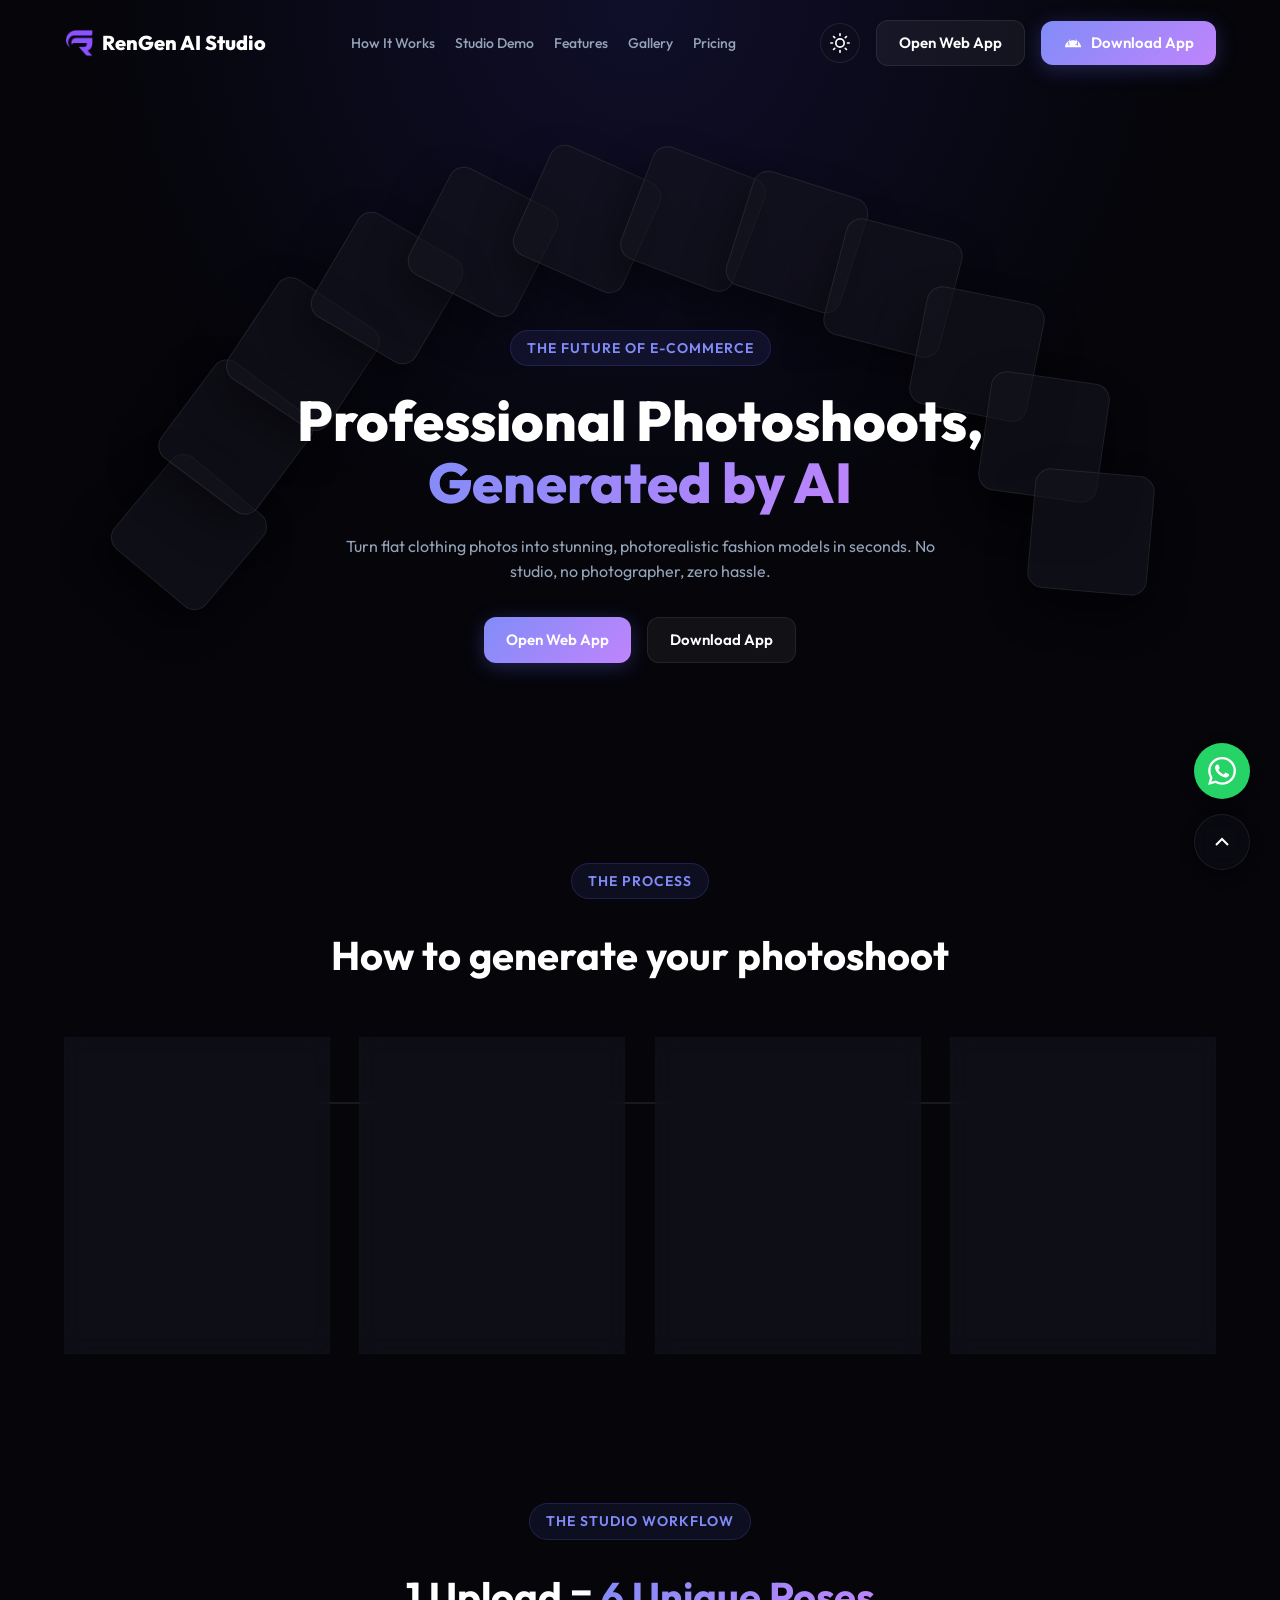
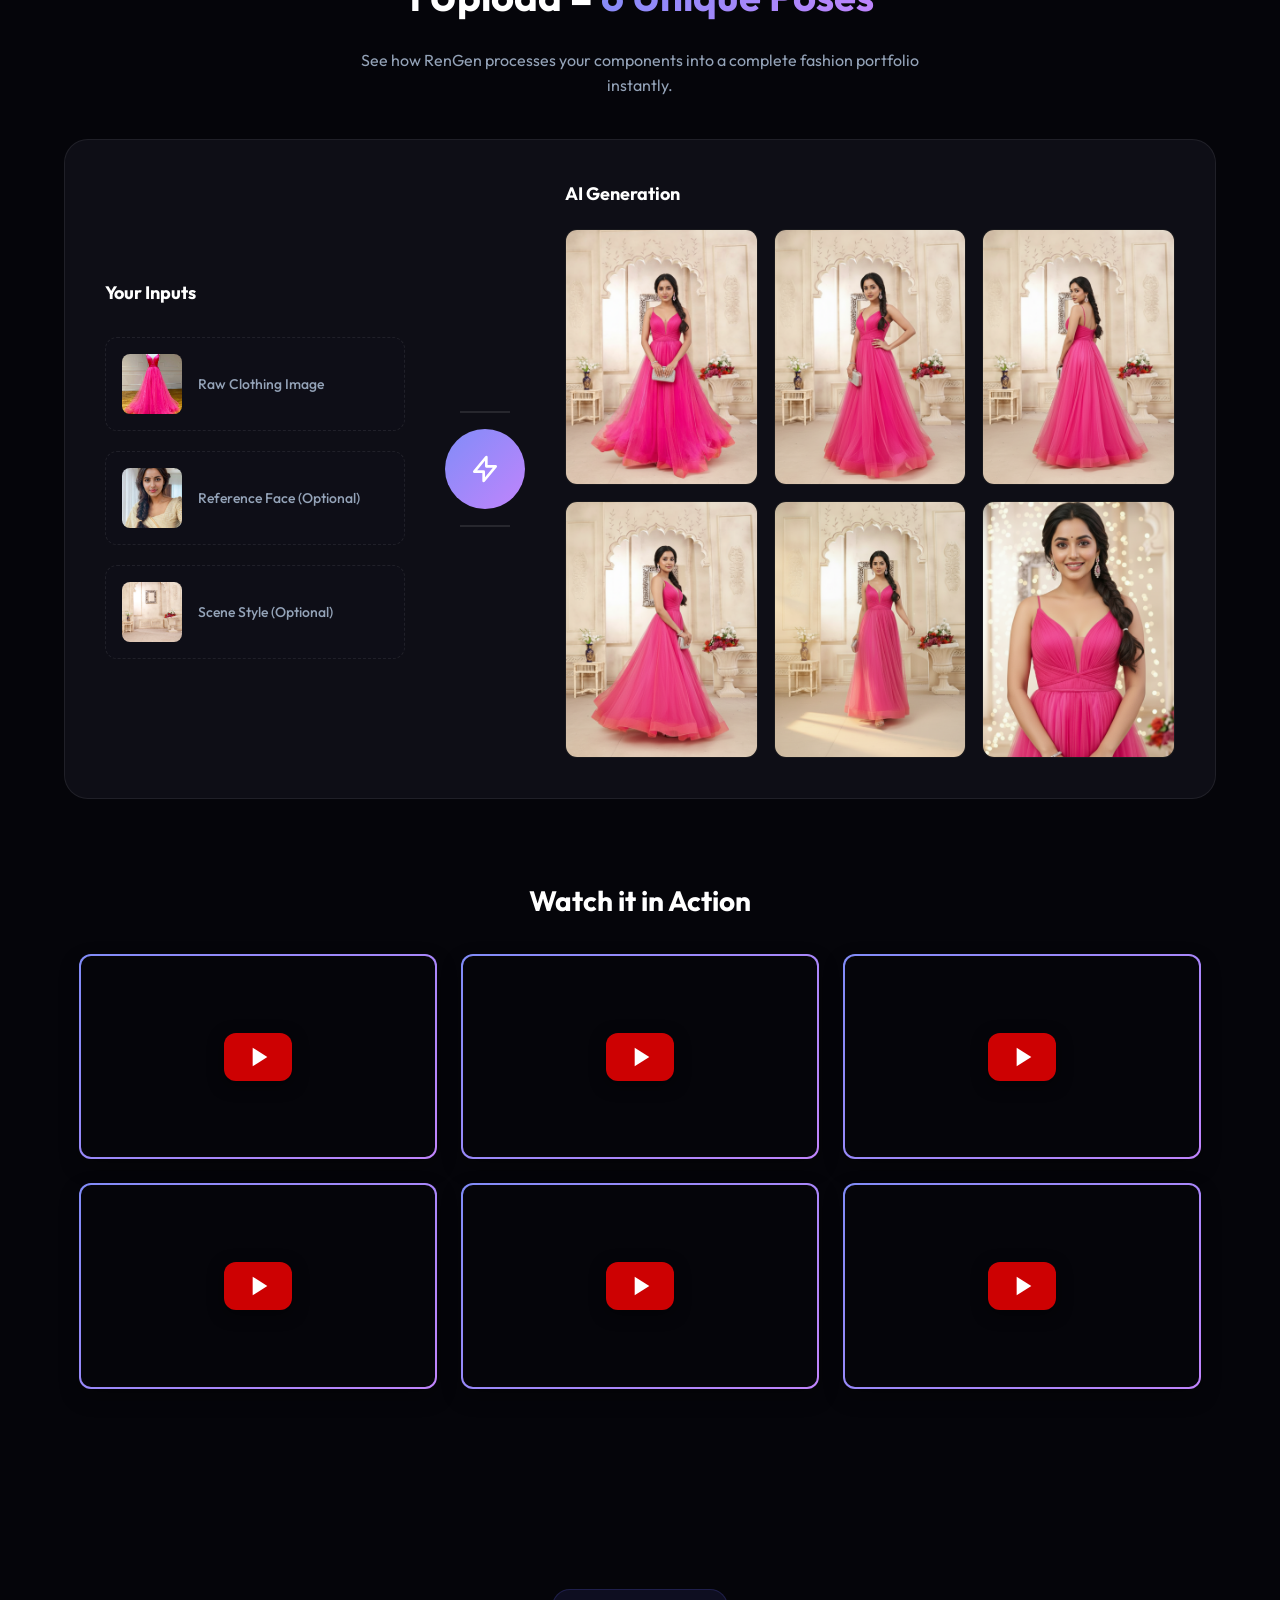
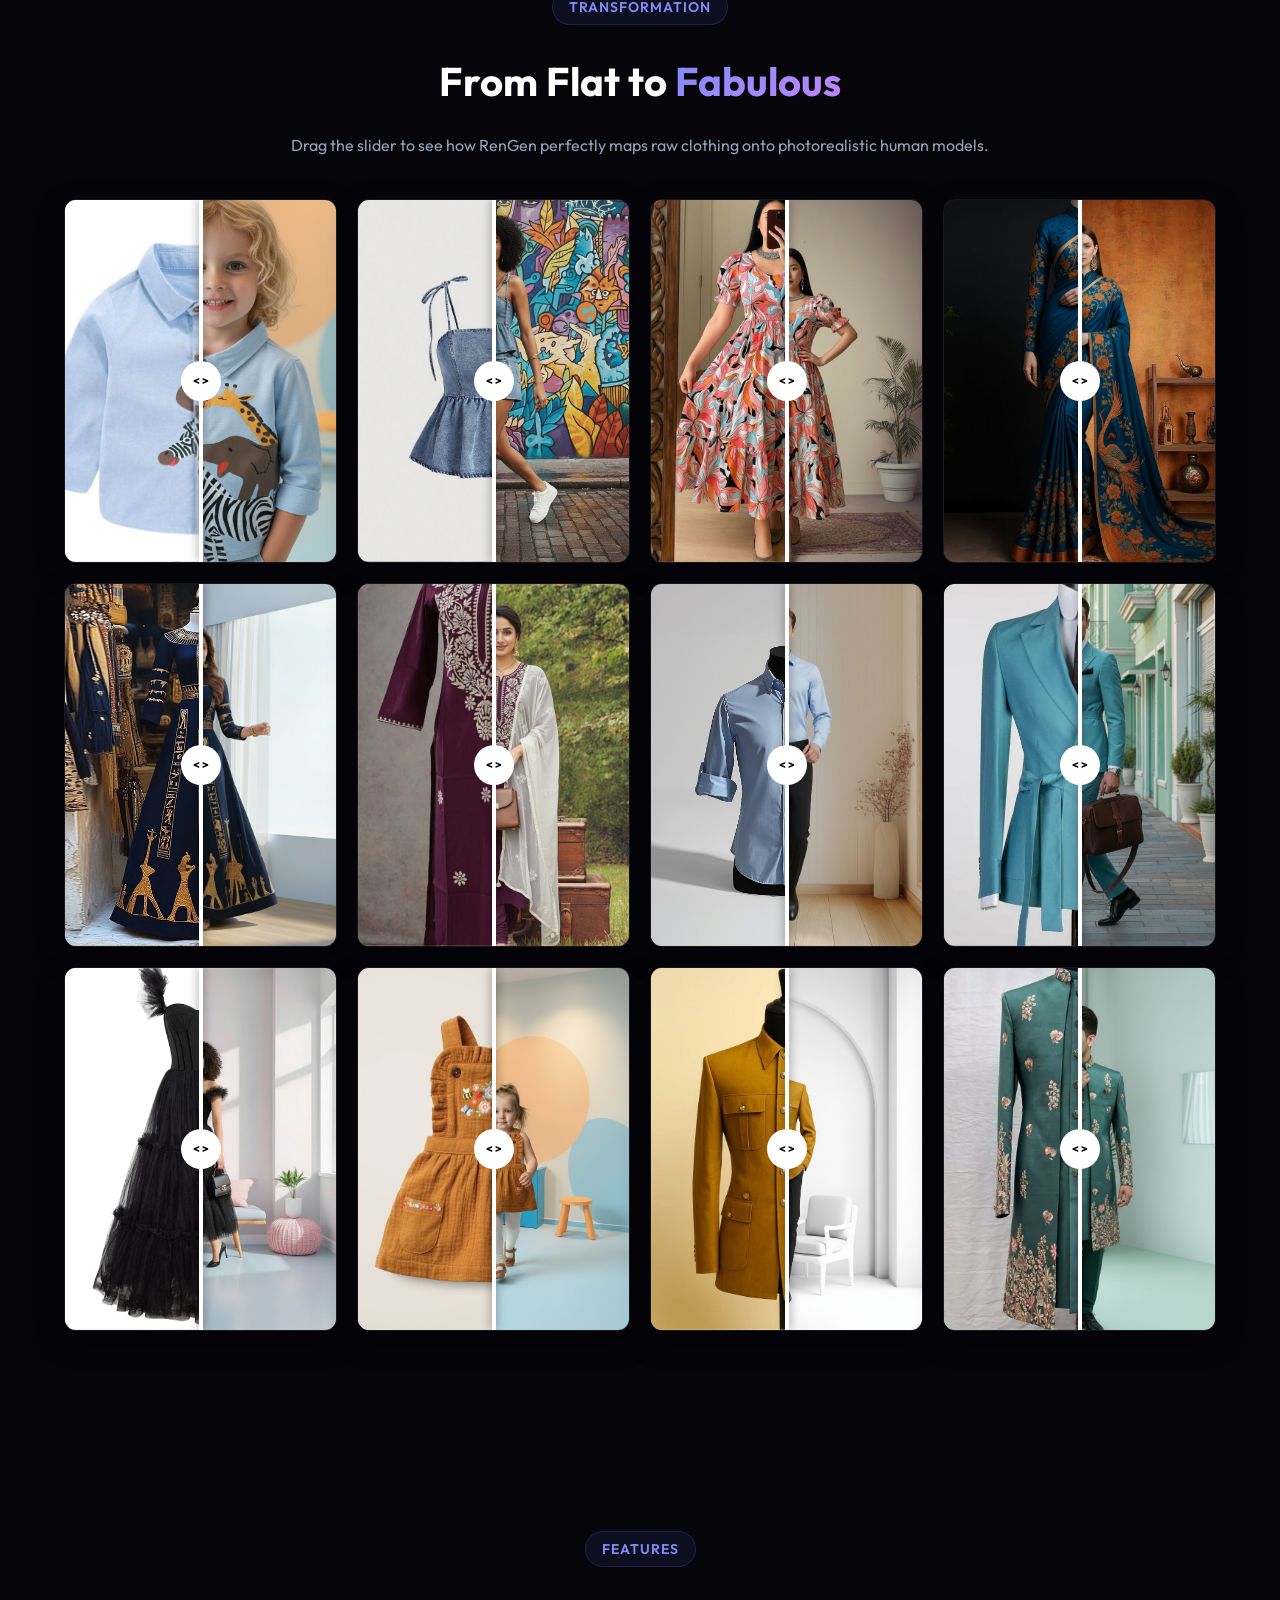
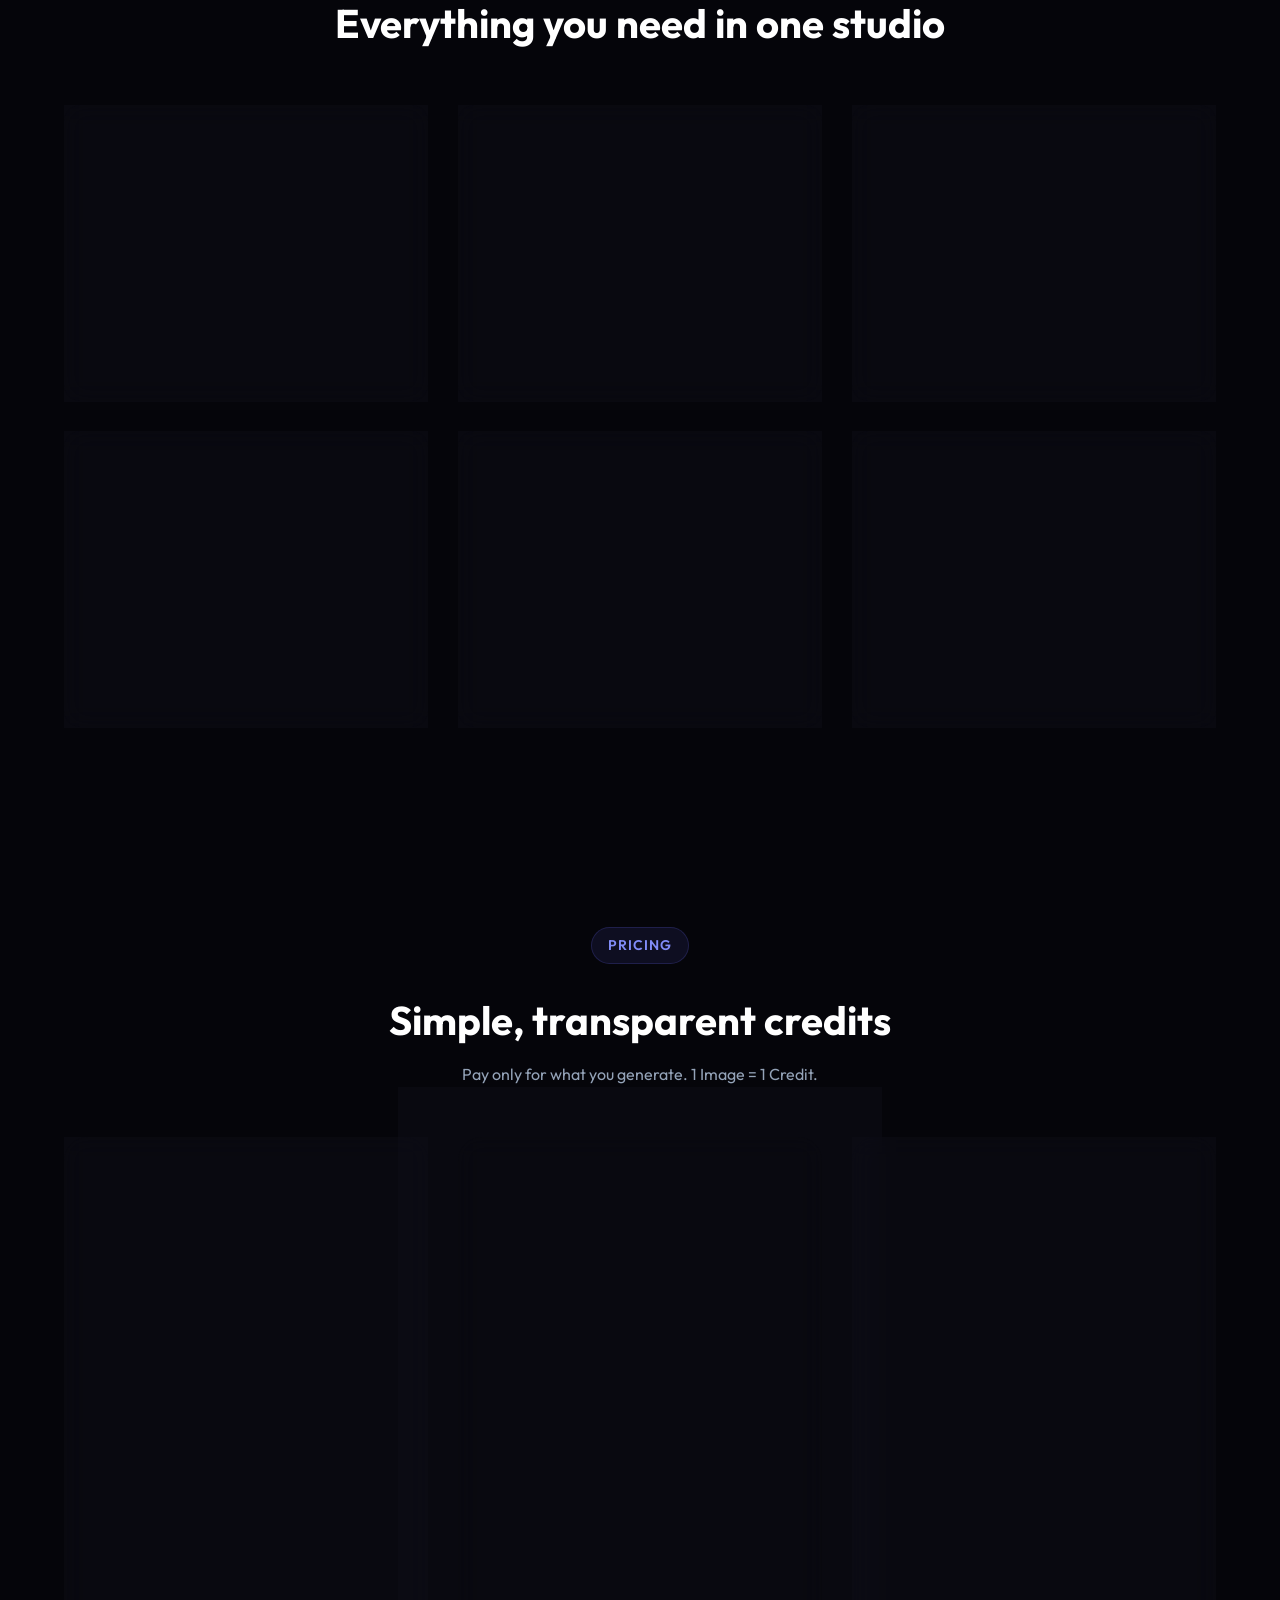
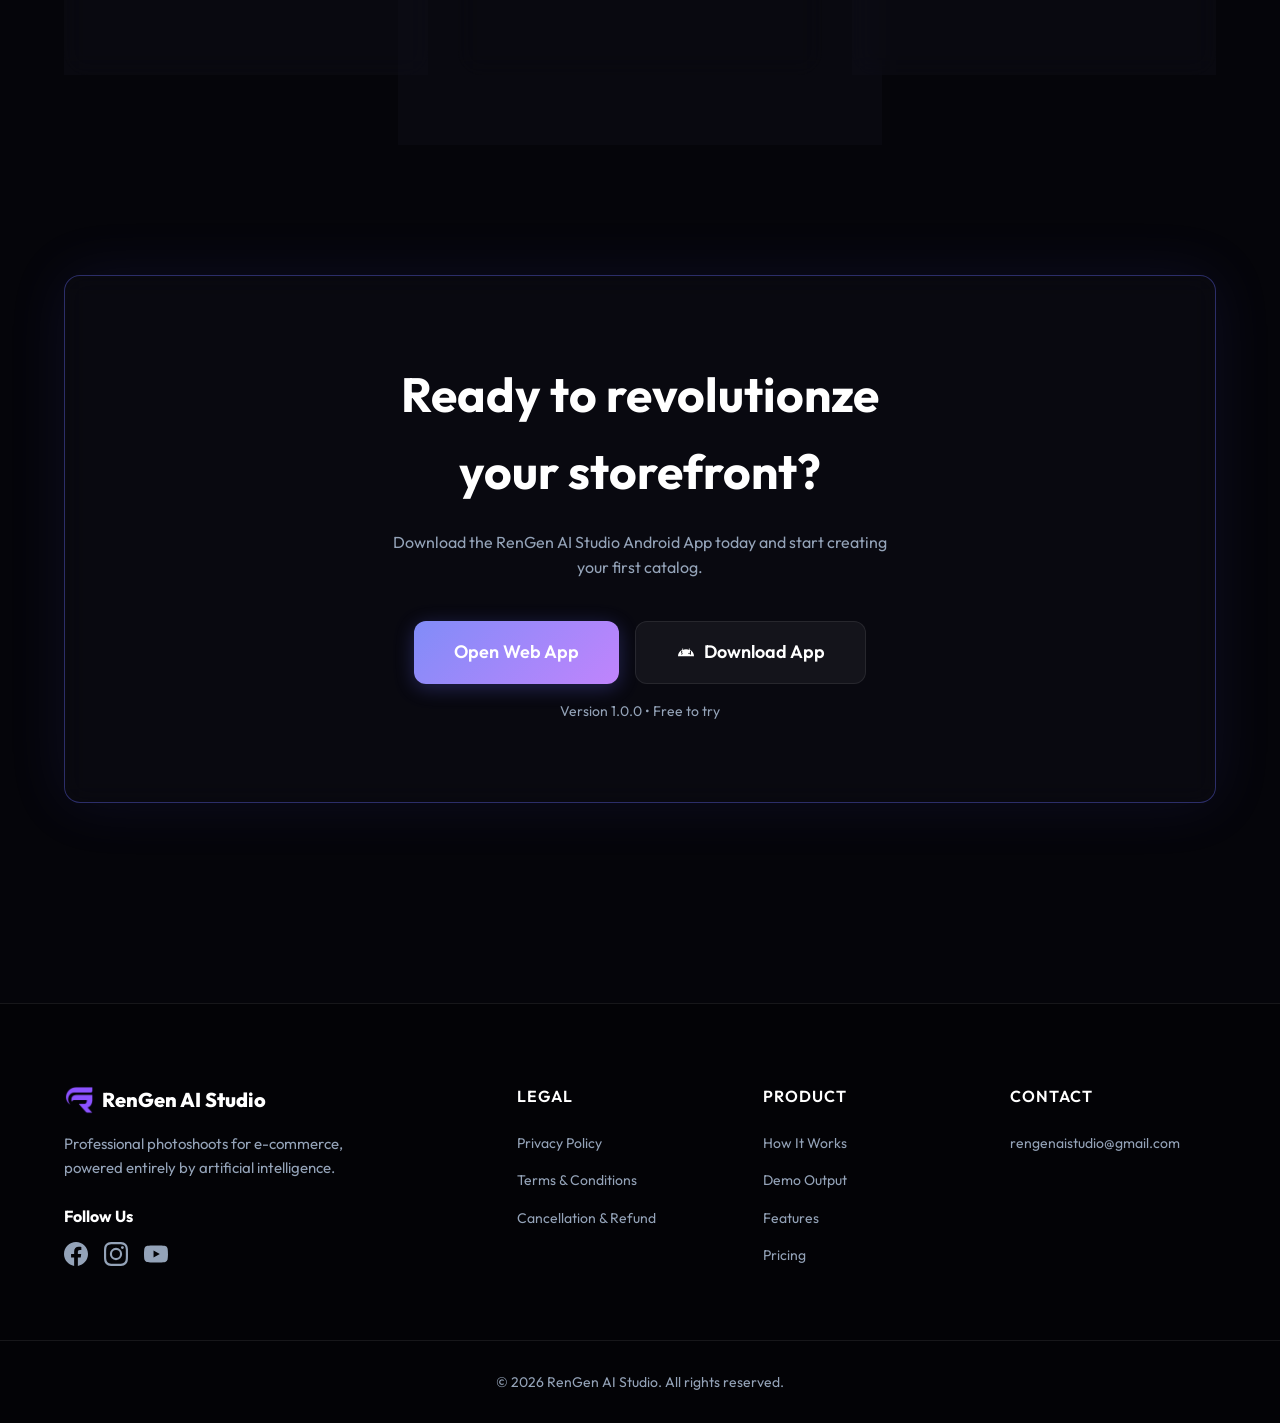
==== commit cfc24347: "new update test" ====
--- a/index.html
+++ b/index.html
@@ -22,7 +22,7 @@
             <a href="#pricing" class="mobile-menu-item">Pricing</a>
         </div>
         <a href="https://app.rengenaistudio.xyz" class="btn-secondary mobile-menu-item">Open Web App</a>
-        <a href="https://github.com/gitanilsen/landingpage-rengenaistudio/releases/download/v1.0.0/rengen-ai-studio-v1.0.0.apk" class="btn-primary mobile-menu-item">
+        <a href="https://github.com/gitanilsen/landingpage-rengenaistudio/releases/download/v1.1.0/rengen-ai-studio-v1.1.0.apk" class="btn-primary mobile-menu-item">
             <svg viewBox="0 0 24 24" fill="currentColor" width="20" height="20" style="margin-right:8px;"><path d="M17.523 15.3414c-.0682.0227-.1364.0227-.1818.0227-.341 0-.6137-.2727-.6137-.6136v-3.7955c0-.3409.2727-.6136.6137-.6136.3409 0 .6136.2727.6136.6136v3.7955c0 .2954-.25.5681-.4318.5909Zm-10.4546 0c-.0682.0227-.1364.0227-.1818.0227-.3409 0-.6136-.2727-.6136-.6136v-3.7955c0-.3409.2727-.6136.6136-.6136.3409 0 .6136.2727.6136.6136v3.7955c0 .2954-.25.5681-.4318.5909Zm9.7728-6.1363-.7955-1.5455c-.0909-.159-.2954-.2273-.4545-.1364-.1591.0909-.2273.2955-.1364.4546l.7728 1.5454C15.1136 9.0682 13.6364 8.8182 12 8.8182s-3.1136.25-4.2272.7045l.7727-1.5454c.0909-.1591.0227-.3637-.1364-.4546-.1591-.0909-.3636-.0227-.4545.1364L7.159 9.205C4.3182 10.7732 2.3864 13.7277 2.3864 17.1368h19.2272c.0454-3.4091-1.8864-6.3636-4.7272-7.9318v-.0004Zm-9.3636 5.4318c-.4545 0-.8182-.3636-.8182-.8181 0-.4546.3637-.8182.8182-.8182.4545 0 .8181.3636.8181.8182s-.3636.8181-.8181.8181Zm8.1818 0c-.4546 0-.8182-.3636-.8182-.8181 0-.4546.3636-.8182.8182-.8182.4545 0 .8182.3636.8182.8182s-.3637.8181-.8182.8181Z"/></svg>
             Download App
         </a>
@@ -46,7 +46,7 @@
                  <button id="theme-toggle" class="theme-toggle-btn" aria-label="Toggle Theme"></button>
                  <button class="mobile-menu-btn hide-on-mobile-inverse" id="mobile-menu-btn">&#9776;</button>
                  <a href="https://app.rengenaistudio.xyz" class="btn-secondary hide-on-mobile" id="web-btn" style="border-color: var(--border-glass);">Open Web App</a>
-                 <a href="https://github.com/gitanilsen/landingpage-rengenaistudio/releases/download/v1.0.0/rengen-ai-studio-v1.0.0.apk" class="btn-primary hide-on-mobile" id="desk-btn-main"><svg viewBox="0 0 24 24" fill="currentColor" width="20" height="20"><path d="M17.523 15.3414c-.0682.0227-.1364.0227-.1818.0227-.341 0-.6137-.2727-.6137-.6136v-3.7955c0-.3409.2727-.6136.6137-.6136.3409 0 .6136.2727.6136.6136v3.7955c0 .2954-.25.5681-.4318.5909Zm-10.4546 0c-.0682.0227-.1364.0227-.1818.0227-.3409 0-.6136-.2727-.6136-.6136v-3.7955c0-.3409.2727-.6136.6136-.6136.3409 0 .6136.2727.6136.6136v3.7955c0 .2954-.25.5681-.4318.5909Zm9.7728-6.1363-.7955-1.5455c-.0909-.159-.2954-.2273-.4545-.1364-.1591.0909-.2273.2955-.1364.4546l.7728 1.5454C15.1136 9.0682 13.6364 8.8182 12 8.8182s-3.1136.25-4.2272.7045l.7727-1.5454c.0909-.1591.0227-.3637-.1364-.4546-.1591-.0909-.3636-.0227-.4545.1364L7.159 9.205C4.3182 10.7732 2.3864 13.7277 2.3864 17.1368h19.2272c.0454-3.4091-1.8864-6.3636-4.7272-7.9318v-.0004Zm-9.3636 5.4318c-.4545 0-.8182-.3636-.8182-.8181 0-.4546.3637-.8182.8182-.8182.4545 0 .8181.3636.8181.8182s-.3636.8181-.8181.8181Zm8.1818 0c-.4546 0-.8182-.3636-.8182-.8181 0-.4546.3636-.8182.8182-.8182.4545 0 .8182.3636.8182.8182s-.3637.8181-.8182.8181Z"/></svg> Download App</a>
+                 <a href="https://github.com/gitanilsen/landingpage-rengenaistudio/releases/download/v1.1.0/rengen-ai-studio-v1.1.0.apk" class="btn-primary hide-on-mobile" id="desk-btn-main"><svg viewBox="0 0 24 24" fill="currentColor" width="20" height="20"><path d="M17.523 15.3414c-.0682.0227-.1364.0227-.1818.0227-.341 0-.6137-.2727-.6137-.6136v-3.7955c0-.3409.2727-.6136.6137-.6136.3409 0 .6136.2727.6136.6136v3.7955c0 .2954-.25.5681-.4318.5909Zm-10.4546 0c-.0682.0227-.1364.0227-.1818.0227-.3409 0-.6136-.2727-.6136-.6136v-3.7955c0-.3409.2727-.6136.6136-.6136.3409 0 .6136.2727.6136.6136v3.7955c0 .2954-.25.5681-.4318.5909Zm9.7728-6.1363-.7955-1.5455c-.0909-.159-.2954-.2273-.4545-.1364-.1591.0909-.2273.2955-.1364.4546l.7728 1.5454C15.1136 9.0682 13.6364 8.8182 12 8.8182s-3.1136.25-4.2272.7045l.7727-1.5454c.0909-.1591.0227-.3637-.1364-.4546-.1591-.0909-.3636-.0227-.4545.1364L7.159 9.205C4.3182 10.7732 2.3864 13.7277 2.3864 17.1368h19.2272c.0454-3.4091-1.8864-6.3636-4.7272-7.9318v-.0004Zm-9.3636 5.4318c-.4545 0-.8182-.3636-.8182-.8181 0-.4546.3637-.8182.8182-.8182.4545 0 .8181.3636.8181.8182s-.3636.8181-.8181.8181Zm8.1818 0c-.4546 0-.8182-.3636-.8182-.8181 0-.4546.3636-.8182.8182-.8182.4545 0 .8182.3636.8182.8182s-.3637.8181-.8182.8181Z"/></svg> Download App</a>
             </div>
         </div>
     </nav>
@@ -70,7 +70,7 @@
                 <a href="https://app.rengenaistudio.xyz" class="btn-primary">
                     Open Web App
                 </a>
-                <a href="https://github.com/gitanilsen/landingpage-rengenaistudio/releases/download/v1.0.0/rengen-ai-studio-v1.0.0.apk" class="btn-secondary">Download App</a>
+                <a href="https://github.com/gitanilsen/landingpage-rengenaistudio/releases/download/v1.1.0/rengen-ai-studio-v1.1.0.apk" class="btn-secondary">Download App</a>
             </div>
         </div>
     </section>
@@ -419,7 +419,7 @@
                     <a href="https://app.rengenaistudio.xyz" class="btn-primary" style="padding: 16px 40px; font-size: 18px;">
                         Open Web App
                     </a>
-                    <a href="https://github.com/gitanilsen/landingpage-rengenaistudio/releases/download/v1.0.0/rengen-ai-studio-v1.0.0.apk" class="btn-secondary" style="padding: 16px 40px; font-size: 18px;">
+                    <a href="https://github.com/gitanilsen/landingpage-rengenaistudio/releases/download/v1.1.0/rengen-ai-studio-v1.1.0.apk" class="btn-secondary" style="padding: 16px 40px; font-size: 18px;">
                         <svg viewBox="0 0 24 24" fill="currentColor" width="20" height="20" style="margin-right: 8px;"><path d="M17.523 15.3414c-.0682.0227-.1364.0227-.1818.0227-.341 0-.6137-.2727-.6137-.6136v-3.7955c0-.3409.2727-.6136.6137-.6136.3409 0 .6136.2727.6136.6136v3.7955c0 .2954-.25.5681-.4318.5909Zm-10.4546 0c-.0682.0227-.1364.0227-.1818.0227-.3409 0-.6136-.2727-.6136-.6136v-3.7955c0-.3409.2727-.6136.6136-.6136.3409 0 .6136.2727.6136.6136v3.7955c0 .2954-.25.5681-.4318.5909Zm9.7728-6.1363-.7955-1.5455c-.0909-.159-.2954-.2273-.4545-.1364-.1591.0909-.2273.2955-.1364.4546l.7728 1.5454C15.1136 9.0682 13.6364 8.8182 12 8.8182s-3.1136.25-4.2272.7045l.7727-1.5454c.0909-.1591.0227-.3637-.1364-.4546-.1591-.0909-.3636-.0227-.4545.1364L7.159 9.205C4.3182 10.7732 2.3864 13.7277 2.3864 17.1368h19.2272c.0454-3.4091-1.8864-6.3636-4.7272-7.9318v-.0004Zm-9.3636 5.4318c-.4545 0-.8182-.3636-.8182-.8181 0-.4546.3637-.8182.8182-.8182.4545 0 .8181.3636.8181.8182s-.3636.8181-.8181.8181Zm8.1818 0c-.4546 0-.8182-.3636-.8182-.8181 0-.4546.3636-.8182.8182-.8182.4545 0 .8182.3636.8182.8182s-.3637.8181-.8182.8181Z"/></svg>
                         Download App
                     </a>
